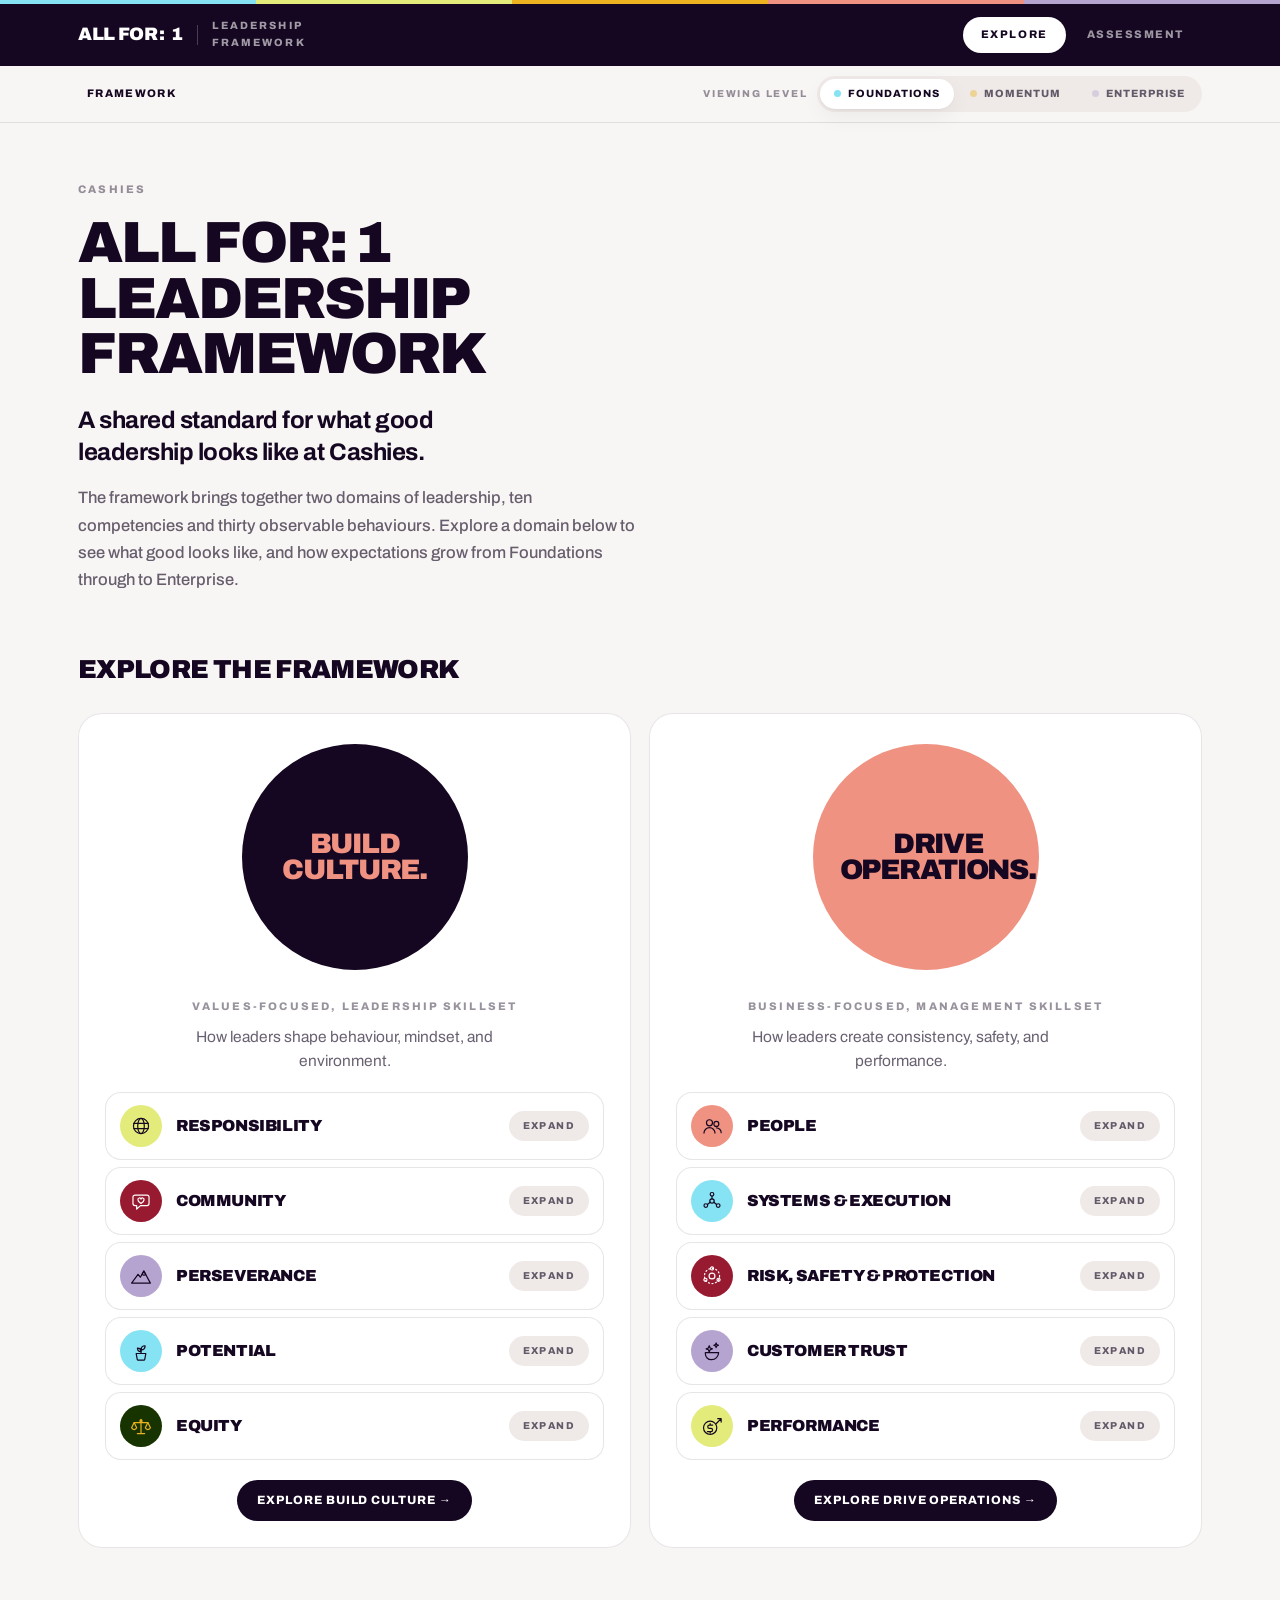
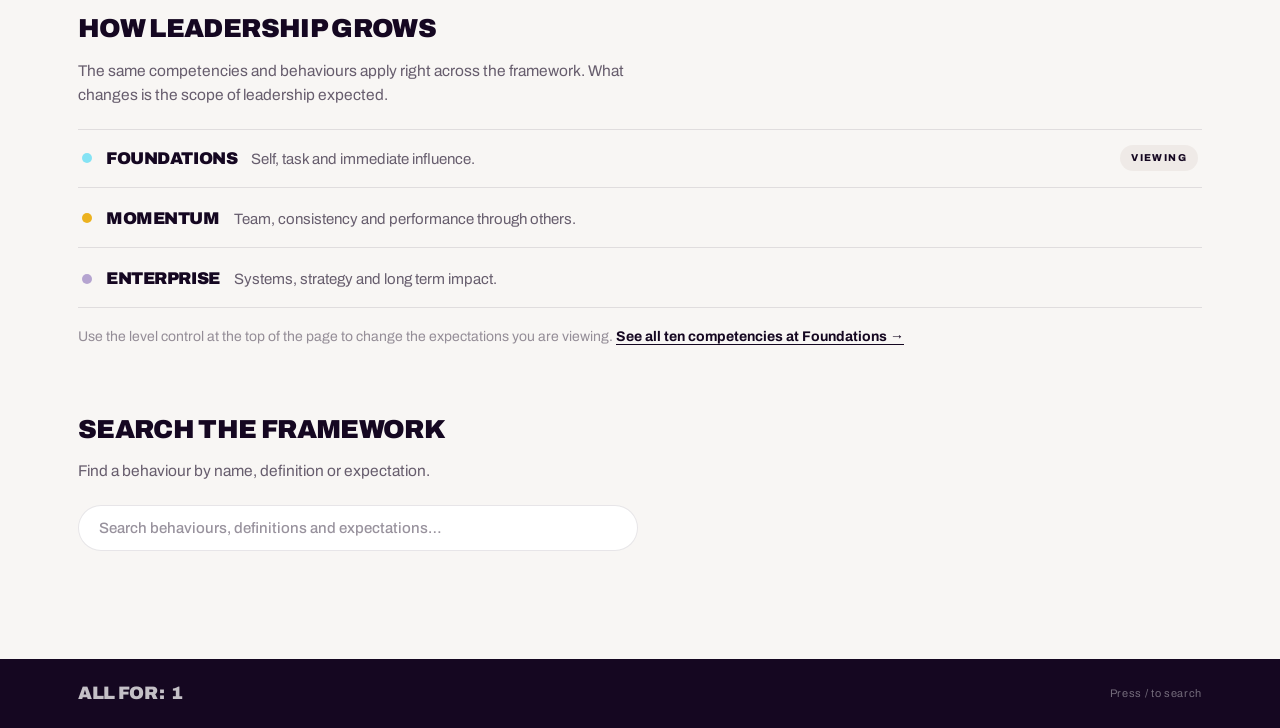
==== index.html @ 79a4fe5c "Lead with the framework, not with a level choice The homepage asked people to pick a leadership leve" ====
<!doctype html>
<html lang="en-AU">
<head>
<meta charset="utf-8">
<meta name="viewport" content="width=device-width, initial-scale=1">
<meta name="description" content="The Cash Converters All For: 1 leadership framework — ten competencies, thirty behaviours, three levels, with self and team member assessments.">
<meta name="color-scheme" content="dark light">
<title>All For: 1 Leadership Framework</title>
<style>
/* =========================================================================
   All For: 1 Leadership Framework

   Colour discipline: the page is paper, ink and one warm neutral. Navy and
   peach carry the two drivers. The ten competency colours from the artwork
   appear only inside a driver — five at a time, never twenty. Level and
   rating colours are reduced to dots and pills.
   ========================================================================= */

/* Archivo is embedded rather than linked, so the brand typeface holds up
   offline, on a locked-down network, and inside a print-to-PDF. build.py
   swaps these markers for base64 data URIs of src/fonts/*.woff2. */
@font-face {
  font-family: 'Archivo';
  font-style: normal;
  font-weight: 400 900;
  font-stretch: 100%;
  font-display: swap;
  src: url([data-uri]) format('woff2');
  unicode-range: U+0000-00FF, U+0131, U+0152-0153, U+02BB-02BC, U+02C6, U+02DA, U+02DC, U+0304, U+0308, U+0329, U+2000-206F, U+20AC, U+2122, U+2191, U+2193, U+2212, U+2215, U+FEFF, U+FFFD;
}
@font-face {
  font-family: 'Archivo';
  font-style: normal;
  font-weight: 400 900;
  font-stretch: 100%;
  font-display: swap;
  src: url([data-uri]) format('woff2');
  unicode-range: U+0100-02BA, U+02BD-02C5, U+02C7-02CC, U+02CE-02D7, U+02DD-02FF, U+0304, U+0308, U+0329, U+1D00-1DBF, U+1E00-1E9F, U+1EF2-1EFF, U+2020, U+20A0-20AB, U+20AD-20C0, U+2113, U+2C60-2C7F, U+A720-A7FF;
}

/* This design commits to one visual world — the light competency artwork — so
   it does not swap with the viewer's theme. Every colour and the page ground
   are painted explicitly so it holds on either host background. */
:root {
  --navy: #150721;
  --blue-green: #85e3f4;
  --lime: #e3eb7b;
  --yellow: #ecb21f;
  --peach: #ef9281;
  --purple: #b5a4d0;
  --red: #981a30;
  --green: #163300;

  /* Neutrals biased a touch warm, toward the peach in the artwork. */
  --paper: #ffffff;
  --wash: #f8f6f4;
  --wash-deep: #efeae7;

  --ink: #150721;
  --ink-mid: rgba(21, 7, 33, 0.64);
  --ink-soft: rgba(21, 7, 33, 0.44);
  --rule: rgba(21, 7, 33, 0.10);
  --rule-soft: rgba(21, 7, 33, 0.06);

  --font: 'Archivo', 'Helvetica Neue', Arial, sans-serif;
  --ease-out: cubic-bezier(0.23, 1, 0.32, 1);

  --pad: 28px;
  --wide: 1180px;
  --narrow: 880px;

  --shadow-sm: 0 1px 2px rgba(21, 7, 33, 0.04), 0 8px 22px rgba(21, 7, 33, 0.05);
  --shadow-md: 0 2px 8px rgba(21, 7, 33, 0.06), 0 22px 50px rgba(21, 7, 33, 0.10);
}

*, *::before, *::after { box-sizing: border-box; }
html { -webkit-text-size-adjust: 100%; }

body {
  margin: 0;
  font-family: var(--font);
  background: var(--wash);
  color: var(--ink);
  font-size: 16px;
  line-height: 1.6;
  -webkit-font-smoothing: antialiased;
}

h1, h2, h3, h4, p, ul, ol, figure { margin: 0; }
ul, ol { padding: 0; list-style: none; }
button { font: inherit; color: inherit; }
svg.icon { display: block; }

:focus-visible { outline: 3px solid var(--navy); outline-offset: 3px; border-radius: 4px; }
.topbar :focus-visible { outline-color: var(--peach); }

/* ---------- Type ---------------------------------------------------------- */

.eyebrow {
  font-size: 11px;
  font-weight: 800;
  letter-spacing: 0.2em;
  text-transform: uppercase;
  color: var(--ink-soft);
}
.headline {
  font-weight: 900;
  text-transform: uppercase;
  letter-spacing: -0.035em;
  line-height: 0.96;
  text-wrap: balance;
  font-variant-numeric: tabular-nums;
}
.micro { font-size: 11px; font-weight: 700; letter-spacing: 0.16em; text-transform: uppercase; }
.prose { font-size: 16.5px; font-weight: 500; line-height: 1.65; color: var(--ink-mid); max-width: 62ch; }

/* ---------- Logo ---------------------------------------------------------- */

.logo {
  display: inline-flex;
  align-items: baseline;
  font-weight: 900;
  font-size: 18px;
  letter-spacing: -0.02em;
  text-transform: uppercase;
}
.logo-colon { margin: 0 1px 0 2px; }
.logo-one { margin-left: 5px; }
.logo-img { display: block; height: 26px; width: auto; }

/* ---------- Shell --------------------------------------------------------- */

.shell { min-height: 100vh; display: flex; flex-direction: column; }
.shell main { flex: 1; }

.spectrum { height: 4px; display: flex; }
.spectrum span { flex: 1; }

.topbar { position: sticky; top: 0; z-index: 50; background: var(--navy); color: #fff; }
.topbar-inner {
  max-width: var(--wide);
  margin: 0 auto;
  padding: 13px var(--pad);
  display: flex;
  align-items: center;
  gap: 20px;
  flex-wrap: wrap;
}
.brandline { display: flex; align-items: center; gap: 14px; background: none; border: 0; padding: 0; cursor: pointer; }
.brandline .divider { width: 1px; height: 20px; background: rgba(255, 255, 255, 0.22); }
.brandline .app-name {
  font-size: 10.5px;
  font-weight: 800;
  letter-spacing: 0.2em;
  text-transform: uppercase;
  color: rgba(255, 255, 255, 0.6);
  text-align: left;
}

.modes { display: flex; gap: 3px; margin-left: auto; }
.mode {
  background: none;
  border: 0;
  cursor: pointer;
  padding: 9px 18px;
  border-radius: 999px;
  font-size: 11px;
  font-weight: 800;
  letter-spacing: 0.14em;
  text-transform: uppercase;
  color: rgba(255, 255, 255, 0.58);
  transition: color 140ms ease, background-color 140ms ease;
}
.mode:hover { color: #fff; }
.mode[aria-current='true'] { background: #fff; color: var(--navy); }

/* ---------- Rail ---------------------------------------------------------- */

.rail {
  position: sticky;
  top: 52px;
  z-index: 45;
  background: rgba(248, 246, 244, 0.94);
  backdrop-filter: blur(12px);
  border-bottom: 1px solid var(--rule);
}
.rail-inner {
  max-width: var(--wide);
  margin: 0 auto;
  padding: 10px var(--pad);
  display: flex;
  align-items: center;
  gap: 18px;
  flex-wrap: wrap;
}

.crumbs { display: flex; align-items: center; gap: 2px; flex-wrap: wrap; min-width: 0; }
.crumb {
  background: none;
  border: 0;
  cursor: pointer;
  padding: 5px 9px;
  border-radius: 999px;
  font-size: 11px;
  font-weight: 800;
  letter-spacing: 0.12em;
  text-transform: uppercase;
  color: var(--ink-soft);
  max-width: 30ch;
  overflow: hidden;
  text-overflow: ellipsis;
  white-space: nowrap;
  transition: color 140ms ease, background-color 140ms ease;
}
.crumb:hover:not(:disabled) { color: var(--ink); background: var(--wash-deep); }
.crumb:disabled { cursor: default; color: var(--ink); }
.crumb-sep { color: rgba(21, 7, 33, 0.24); font-size: 12px; }

.rail-right { display: flex; align-items: center; gap: 16px; margin-left: auto; flex-wrap: wrap; }
.rail-label { font-size: 10px; font-weight: 800; letter-spacing: 0.18em; text-transform: uppercase; color: var(--ink-soft); }

/* Level is a lens on the whole framework, so it is always visible. Only the
   active pill carries colour — as a dot, not a fill. */
.lens { display: flex; align-items: center; gap: 9px; }
.lens-set { display: flex; gap: 2px; background: var(--wash-deep); border-radius: 999px; padding: 3px; }
.lens-btn {
  display: flex;
  align-items: center;
  gap: 7px;
  background: none;
  border: 0;
  cursor: pointer;
  padding: 7px 14px;
  border-radius: 999px;
  font-size: 10.5px;
  font-weight: 800;
  letter-spacing: 0.1em;
  text-transform: uppercase;
  color: var(--ink-mid);
  white-space: nowrap;
  transition: color 140ms ease, background-color 140ms ease;
}
.lens-btn::before {
  content: '';
  width: 7px;
  height: 7px;
  border-radius: 999px;
  background: var(--lens-dot);
  opacity: 0.4;
  transition: opacity 140ms ease;
}
.lens-btn:hover { color: var(--ink); }
.lens-btn[aria-pressed='true'] { background: var(--paper); color: var(--ink); box-shadow: var(--shadow-sm); }
.lens-btn[aria-pressed='true']::before { opacity: 1; }

/* ---------- Layers -------------------------------------------------------- */

.layer { max-width: var(--wide); margin: 0 auto; padding: 52px var(--pad) 90px; }
.layer.narrow { max-width: var(--narrow); }

.layer[data-motion='in'] { animation: zoomIn 320ms var(--ease-out) both; }
.layer[data-motion='out'] { animation: zoomOut 320ms var(--ease-out) both; }
.layer[data-motion='flat'] { animation: fadeUp 260ms var(--ease-out) both; }

@keyframes zoomIn { from { opacity: 0; transform: scale(0.97); } }
@keyframes zoomOut { from { opacity: 0; transform: scale(1.025); } }
@keyframes fadeUp { from { opacity: 0; transform: translateY(12px); } }
@keyframes popIn { from { opacity: 0; transform: scale(0.96); } }
@keyframes orbitIn { from { opacity: 0; transform: translate(-50%, -50%) scale(0.6); } }
@keyframes chipIn { from { opacity: 0; } }
@keyframes drawLead { from { stroke-dashoffset: 60; } }
@keyframes gaugeIn { from { stroke-dashoffset: 264; } }
@keyframes growBar { from { transform: scaleX(0); } }

/* ---------- Buttons ------------------------------------------------------- */

.btn {
  display: inline-flex;
  align-items: center;
  gap: 10px;
  border: none;
  border-radius: 999px;
  padding: 15px 30px;
  cursor: pointer;
  font-size: 13.5px;
  font-weight: 800;
  letter-spacing: 0.08em;
  text-transform: uppercase;
  background: var(--navy);
  color: #fff;
  transition: transform 140ms var(--ease-out), filter 140ms ease;
}
.btn:active { transform: scale(0.97); }
.btn.ghost { background: transparent; color: var(--ink); border: 2px solid var(--rule); }
.btn.ghost:hover { border-color: rgba(21, 7, 33, 0.3); }
.btn.small { padding: 11px 20px; font-size: 12px; }
.btn:disabled { opacity: 0.3; cursor: not-allowed; }
.btn:disabled:active { transform: none; }
@media (hover: hover) and (pointer: fine) {
  .btn:not(:disabled):not(.ghost):hover { filter: brightness(1.35); }
}

/* ---------- Hero ---------------------------------------------------------- */

.hero { margin-bottom: 56px; max-width: 62ch; }
.hero h1 { font-size: clamp(38px, 5.6vw, 58px); margin: 14px 0 0; }
.lede-strong {
  margin-top: 22px;
  font-size: clamp(19px, 2.2vw, 24px);
  font-weight: 700;
  letter-spacing: -0.02em;
  line-height: 1.34;
  max-width: 26ch;
}
.hero .prose { margin-top: 16px; }

/* ---------- Sections ------------------------------------------------------ */

.layer > section { margin-bottom: 60px; }
.layer > section:last-child { margin-bottom: 0; }

.sec-head { margin-bottom: 22px; max-width: 62ch; }
.sec-head h2 {
  font-size: clamp(21px, 2.4vw, 26px);
  font-weight: 900;
  text-transform: uppercase;
  letter-spacing: -0.025em;
  text-wrap: balance;
}
.sec-head p { margin-top: 9px; font-size: 15.5px; color: var(--ink-mid); line-height: 1.55; }
.sec-foot { margin-top: 18px; font-size: 14px; color: var(--ink-soft); }
.sec-foot b { color: var(--ink); }

/* ---------- Zoom 0: the two domains --------------------------------------- */

.domains { display: grid; grid-template-columns: repeat(2, 1fr); gap: 18px; }

.domain {
  background: var(--paper);
  border: 1px solid var(--rule);
  border-radius: 24px;
  padding: 30px 26px 26px;
  display: flex;
  flex-direction: column;
  align-items: center;
  text-align: center;
}

.domain-dial {
  position: relative;
  width: min(100%, 226px);
  aspect-ratio: 1;
  border: 0;
  padding: 0;
  background: none;
  cursor: pointer;
  border-radius: 999px;
}
.dd-face {
  position: absolute;
  inset: 0;
  border-radius: 999px;
  background: var(--core);
  color: var(--core-ink);
  display: grid;
  place-items: center;
  padding: 12%;
  transition: transform 260ms var(--ease-out), box-shadow 260ms var(--ease-out);
}
.dd-title {
  font-weight: 900;
  text-transform: uppercase;
  letter-spacing: -0.045em;
  line-height: 0.92;
  font-size: clamp(21px, 2.2vw, 30px);
}
@media (hover: hover) and (pointer: fine) {
  .domain-dial:hover .dd-face, .domain-dial:focus-visible .dd-face { transform: scale(1.035); box-shadow: var(--shadow-md); }
}
.domain-dial:active .dd-face { transform: scale(0.99); }

.domain-head { margin: 22px 0 20px; }
.domain-blurb { margin-top: 8px; font-size: 15.5px; color: var(--ink-mid); line-height: 1.5; max-width: 34ch; }

.domain-list { display: flex; flex-direction: column; gap: 7px; width: 100%; margin-bottom: 20px; }
.domain-cta { margin-top: auto; }

/* ---------- Competency card ----------------------------------------------- */

.comp-card {
  display: flex;
  align-items: center;
  gap: 14px;
  width: 100%;
  text-align: left;
  background: var(--paper);
  border: 1px solid var(--rule);
  border-radius: 16px;
  padding: 12px 14px;
  cursor: pointer;
  transition: border-color 160ms ease, background-color 160ms ease, transform 160ms var(--ease-out);
}
.comp-card:active { transform: scale(0.995); }
.cc-badge {
  width: 42px;
  height: 42px;
  border-radius: 999px;
  background: var(--fill);
  color: var(--node-ink);
  display: grid;
  place-items: center;
  flex-shrink: 0;
}
.cc-text { flex: 1; min-width: 0; }
.cc-name { display: block; font-size: 16px; font-weight: 900; text-transform: uppercase; letter-spacing: -0.025em; }
.cc-beh { display: block; margin-top: 3px; font-size: 13.5px; color: var(--ink-mid); line-height: 1.45; }
.cc-cta {
  flex-shrink: 0;
  padding: 7px 14px;
  border-radius: 999px;
  background: var(--wash-deep);
  font-size: 10px;
  font-weight: 800;
  letter-spacing: 0.14em;
  text-transform: uppercase;
  color: var(--ink-mid);
  transition: background-color 160ms ease, color 160ms ease;
}
@media (hover: hover) and (pointer: fine) {
  .comp-card:hover { border-color: rgba(21, 7, 33, 0.3); background: var(--wash); }
  .comp-card:hover .cc-cta { background: var(--navy); color: #fff; }
}

.comp-list { display: flex; flex-direction: column; gap: 9px; }

/* ---------- How leadership grows ------------------------------------------ */

.grow-list { display: flex; flex-direction: column; gap: 2px; border-top: 1px solid var(--rule); }
.grow-row {
  display: flex;
  align-items: baseline;
  gap: 14px;
  padding: 15px 4px;
  border-bottom: 1px solid var(--rule);
  flex-wrap: wrap;
}
.gr-dot { width: 10px; height: 10px; border-radius: 999px; flex-shrink: 0; align-self: center; }
.gr-name { font-size: 17px; font-weight: 900; text-transform: uppercase; letter-spacing: -0.025em; min-width: 9ch; }
.gr-focus { font-size: 15px; color: var(--ink-mid); flex: 1; min-width: 220px; }
.gr-now {
  font-size: 10px;
  font-weight: 800;
  letter-spacing: 0.14em;
  text-transform: uppercase;
  color: var(--ink);
  background: var(--wash-deep);
  border-radius: 999px;
  padding: 5px 11px;
  align-self: center;
}

.linkish {
  background: none;
  border: 0;
  padding: 0;
  cursor: pointer;
  font: inherit;
  color: var(--ink);
  font-weight: 700;
  text-decoration: underline;
  text-underline-offset: 3px;
}

/* ---------- Expanded competency ------------------------------------------- */

.expand-backdrop { position: fixed; inset: 0; background: rgba(21, 7, 33, 0.44); z-index: 90; }
.expand-wrap {
  position: fixed;
  inset: 0;
  z-index: 91;
  display: grid;
  place-items: center;
  padding: 24px;
}
.expand-card {
  position: relative;
  width: 100%;
  max-width: 720px;
  max-height: min(86vh, 900px);
  display: flex;
  flex-direction: column;
  background: var(--paper);
  border-radius: 26px;
  box-shadow: var(--shadow-md);
  overflow: hidden;
}
/* The behaviours scroll inside the card, so fade the bottom edge rather than
   ending on a hard cut that reads as the end of the content. */
.expand-card::after {
  content: '';
  position: absolute;
  left: 0;
  right: 0;
  bottom: 0;
  height: 46px;
  background: linear-gradient(to bottom, rgba(255, 255, 255, 0), var(--paper));
  pointer-events: none;
}
.expand-close {
  position: absolute;
  top: 18px;
  right: 18px;
  width: 34px;
  height: 34px;
  border-radius: 999px;
  border: 0;
  background: var(--wash-deep);
  color: var(--ink);
  cursor: pointer;
  display: grid;
  place-items: center;
  z-index: 2;
}
.expand-close:hover { background: var(--navy); color: #fff; }

.xc-head { display: flex; align-items: center; gap: 15px; padding: 28px 30px 0; }
.xc-badge {
  width: 58px;
  height: 58px;
  border-radius: 999px;
  background: var(--fill);
  color: var(--node-ink);
  display: grid;
  place-items: center;
  flex-shrink: 0;
}
.xc-domain { background: none; border: 0; padding: 0; cursor: pointer; display: inline-flex; align-items: center; gap: 7px; }
.xc-domain::before { content: ''; width: 9px; height: 9px; border-radius: 999px; background: var(--core); }
.xc-domain:hover { color: var(--ink); }
.xc-head h2 { font-size: clamp(24px, 3vw, 32px); font-weight: 900; text-transform: uppercase; letter-spacing: -0.035em; margin-top: 5px; }
.xc-lede { padding: 14px 30px 0; font-size: 14.5px; color: var(--ink-mid); line-height: 1.55; max-width: 62ch; }
.xc-lede b { color: var(--ink); }

.xc-body { overflow-y: auto; padding: 6px 30px 30px; margin-top: 14px; }
.xb { border-top: 1px solid var(--rule); padding: 20px 0 4px; }
.xb-top { display: flex; gap: 13px; align-items: flex-start; margin-bottom: 14px; }
.xb-num { font-size: 11px; font-weight: 800; color: var(--ink-soft); font-variant-numeric: tabular-nums; padding-top: 5px; flex-shrink: 0; }
.xb h3 { font-size: 19px; font-weight: 900; letter-spacing: -0.03em; }
.xb-top p { margin-top: 3px; font-size: 14px; color: var(--ink-mid); line-height: 1.5; }
.xb-rungs { display: flex; flex-direction: column; gap: 7px; }

/* ---------- Search section ------------------------------------------------ */

.search-sec .searchbar { margin-bottom: 18px; }

/* ---------- Zoom 1: heading ----------------------------------------------- */

.slice-head { margin-bottom: 30px; max-width: 60ch; }
.slice-head h1 { font-size: clamp(36px, 5.4vw, 54px); margin: 12px 0 16px; }
.slice-meta { display: flex; gap: 30px; flex-wrap: wrap; margin-top: 20px; }
.slice-meta div span {
  display: block;
  font-size: 10px;
  font-weight: 800;
  letter-spacing: 0.18em;
  text-transform: uppercase;
  color: var(--ink-soft);
}
.slice-meta div b { font-size: 15px; font-weight: 800; }

.level-banner {
  display: flex;
  gap: 12px;
  align-items: flex-start;
  background: var(--paper);
  border: 1px solid var(--rule);
  border-radius: 16px;
  padding: 15px 18px;
  margin: 18px 0 34px;
  font-size: 14.5px;
  color: var(--ink-mid);
  line-height: 1.55;
}
.level-banner b { color: var(--ink); }
.lb-dot { width: 11px; height: 11px; border-radius: 999px; flex-shrink: 0; margin-top: 6px; }

/* ---------- The ring ------------------------------------------------------ */

.orbit-wrap { position: relative; padding: 8px 0 0; }
.orbit { position: relative; width: 100%; aspect-ratio: 1000 / 520; container-type: inline-size; }

.orbit-leads { position: absolute; inset: 0; width: 100%; height: 100%; overflow: visible; }
.orbit-leads line {
  stroke: rgba(21, 7, 33, 0.42);
  stroke-width: 2;
  stroke-dasharray: 2 5;
  stroke-linecap: round;
  vector-effect: non-scaling-stroke;
  animation: drawLead 700ms var(--ease-out) both;
  animation-delay: 260ms;
  transition: stroke 160ms ease, opacity 160ms ease;
}

/* Hovering one competency quiets the other four, so a single spoke — disc,
   dotted lead, pointer, chip — reads as one object. */
@media (hover: hover) and (pointer: fine) {
  .orbit:not([data-focus='']) .orbit-node,
  .orbit:not([data-focus='']) .orbit-chip,
  .orbit:not([data-focus='']) .orbit-leads line { opacity: 0.3; }
  .orbit:not([data-focus='']) .orbit-node.is-focus,
  .orbit:not([data-focus='']) .orbit-chip.is-focus,
  .orbit:not([data-focus='']) .orbit-leads line.is-focus { opacity: 1; }
  .orbit-leads line.is-focus { stroke: var(--ink); }
}

/* `top` and `width` come from CORE in brand.js so all orbit geometry stays in
   one place. */
.orbit-core {
  position: absolute;
  left: 50%;
  transform: translate(-50%, -50%);
  aspect-ratio: 1;
  border-radius: 999px;
  background: var(--core);
  color: var(--core-ink);
  display: flex;
  flex-direction: column;
  align-items: center;
  justify-content: center;
  gap: 0.8em;
  text-align: center;
  padding: 4%;
  animation: popIn 460ms var(--ease-out) both;
}
.orbit-core .core-title {
  font-weight: 900;
  text-transform: uppercase;
  letter-spacing: -0.05em;
  line-height: 0.92;
  font-size: clamp(15px, 2.7cqw, 36px);
  max-width: 78%;
}
.orbit-core .core-kicker {
  font-size: clamp(9.5px, 1.2cqw, 14px);
  font-weight: 700;
  line-height: 1.3;
  color: var(--core-sub);
  max-width: 72%;
}

.orbit-node {
  position: absolute;
  transform: translate(-50%, -50%);
  width: 9.2%;
  aspect-ratio: 1;
  border-radius: 999px;
  border: 0;
  padding: 0;
  cursor: pointer;
  display: grid;
  place-items: center;
  background: var(--fill);
  color: var(--node-ink);
  /* A paper ring first, then the tinted halo: without it the peach disc
     disappears into the peach core, and the red one into the navy. */
  box-shadow: 0 0 0 0.32cqw var(--paper), 0 0 0 1.1cqw var(--halo);
  animation: orbitIn 500ms var(--ease-out) both;
  transition: box-shadow 200ms var(--ease-out), opacity 160ms ease;
  z-index: 2;
}
.orbit-node svg { width: 56%; height: 56%; }

.orbit-chip {
  position: absolute;
  width: 21%;
  border: 0;
  cursor: pointer;
  text-align: center;
  border-radius: 999px;
  padding: 1.15cqw 1.4cqw;
  background: var(--fill);
  color: var(--chip-ink);
  animation: chipIn 460ms var(--ease-out) both;
  transition: transform 180ms var(--ease-out), box-shadow 180ms var(--ease-out), opacity 160ms ease;
}
.orbit-chip[data-side='left'] { transform: translate(-100%, -50%); }
.orbit-chip[data-side='right'] { transform: translate(0, -50%); }
.orbit-chip[data-side='top'] { transform: translate(-50%, -100%); }

/* A pointer on the chip's inner edge, aimed back down the spoke at its disc —
   the detail that makes which chip belongs to which icon unambiguous. */
.orbit-chip::after {
  content: '';
  position: absolute;
  width: 1.3cqw;
  height: 1.3cqw;
  min-width: 9px;
  min-height: 9px;
  background: var(--fill);
  transform: rotate(45deg);
  border-radius: 2px;
}
.orbit-chip[data-side='left']::after { right: -0.55cqw; top: 50%; margin-top: -0.65cqw; }
.orbit-chip[data-side='right']::after { left: -0.55cqw; top: 50%; margin-top: -0.65cqw; }
.orbit-chip[data-side='top']::after { bottom: -0.55cqw; left: 50%; margin-left: -0.65cqw; }

.orbit-chip .chip-name {
  display: block;
  font-size: clamp(10.5px, 1.42cqw, 16px);
  font-weight: 900;
  text-transform: uppercase;
  letter-spacing: -0.015em;
  line-height: 1.1;
}

@media (hover: hover) and (pointer: fine) {
  .orbit-chip[data-side='left']:hover { transform: translate(-100%, -50%) scale(1.04); box-shadow: var(--shadow-md); }
  .orbit-chip[data-side='right']:hover { transform: translate(0, -50%) scale(1.04); box-shadow: var(--shadow-md); }
  .orbit-chip[data-side='top']:hover { transform: translate(-50%, -100%) scale(1.04); box-shadow: var(--shadow-md); }
  .orbit-node:hover { box-shadow: 0 0 0 0.32cqw var(--paper), 0 0 0 1.7cqw var(--halo); }
}

/* ---------- Zoom 1: the competency list ----------------------------------- */

.domain-group { margin-bottom: 40px; }
.dg-head {
  display: flex;
  align-items: center;
  gap: 12px;
  width: 100%;
  background: none;
  border: 0;
  border-bottom: 1px solid var(--rule);
  padding: 0 0 12px;
  margin-bottom: 16px;
  cursor: pointer;
  text-align: left;
}
.dg-mark { width: 14px; height: 14px; border-radius: 999px; background: var(--core); flex-shrink: 0; }
.dg-name { font-size: 17px; font-weight: 900; text-transform: uppercase; letter-spacing: -0.02em; }
.dg-go { margin-left: auto; color: var(--ink-soft); transition: transform 160ms var(--ease-out); }
@media (hover: hover) and (pointer: fine) { .dg-head:hover .dg-go { transform: translateX(3px); } }

/* ---------- Search -------------------------------------------------------- */

.searchbar { position: relative; margin-bottom: 30px; max-width: 560px; }
.searchbar input {
  width: 100%;
  background: var(--paper);
  border: 1px solid var(--rule);
  border-radius: 999px;
  padding: 14px 44px 14px 20px;
  color: var(--ink);
  font-family: var(--font);
  font-size: 15px;
  font-weight: 500;
  outline: none;
  transition: border-color 140ms ease;
}
.searchbar input::placeholder { color: var(--ink-soft); }
.searchbar input:focus { border-color: var(--ink); }
.searchbar .clear {
  position: absolute;
  right: 12px;
  top: 50%;
  transform: translateY(-50%);
  background: none;
  border: 0;
  cursor: pointer;
  color: var(--ink-soft);
  font-size: 18px;
  line-height: 1;
  padding: 8px;
}
.searchbar .clear:hover { color: var(--ink); }

.results { display: flex; flex-direction: column; gap: 8px; max-width: 780px; }
.result {
  display: flex;
  gap: 14px;
  align-items: center;
  text-align: left;
  width: 100%;
  background: var(--paper);
  border: 1px solid var(--rule);
  border-radius: 16px;
  padding: 14px 18px;
  cursor: pointer;
  transition: border-color 160ms ease;
}
.result .r-badge {
  flex-shrink: 0;
  width: 36px;
  height: 36px;
  border-radius: 999px;
  background: var(--fill);
  color: var(--node-ink);
  display: grid;
  place-items: center;
}
.result .r-comp { font-size: 10px; font-weight: 800; letter-spacing: 0.18em; text-transform: uppercase; color: var(--ink-soft); }
.result h4 { font-size: 15.5px; font-weight: 800; letter-spacing: -0.015em; margin: 2px 0; }
.result p { font-size: 14px; color: var(--ink-mid); line-height: 1.5; }
.result mark { background: var(--lime); color: var(--ink); border-radius: 3px; padding: 0 2px; }
@media (hover: hover) and (pointer: fine) { .result:hover { border-color: rgba(21, 7, 33, 0.3); } }

.empty { padding: 50px 0; color: var(--ink-soft); font-size: 15px; }

/* ---------- Level rungs (shared by the dialog) ---------------------------- */

.rung {
  text-align: left;
  background: var(--paper);
  border: 1px solid var(--rule);
  border-radius: 14px;
  padding: 13px 16px;
  cursor: pointer;
  display: flex;
  flex-direction: column;
  gap: 6px;
  transition: border-color 160ms ease, background-color 160ms ease, transform 160ms var(--ease-out);
}
.rung:active { transform: scale(0.995); }
.rung-name {
  display: flex;
  align-items: center;
  gap: 8px;
  font-size: 10.5px;
  font-weight: 800;
  letter-spacing: 0.16em;
  text-transform: uppercase;
  color: var(--ink-soft);
}
.rung-dot { width: 8px; height: 8px; border-radius: 999px; flex-shrink: 0; }
.rung-exp { font-size: 14.5px; color: var(--ink-mid); line-height: 1.5; }
.rung[data-current='true'] { border-color: var(--ink); background: var(--wash); }
.rung[data-current='true'] .rung-name, .rung[data-current='true'] .rung-exp { color: var(--ink); }
@media (hover: hover) and (pointer: fine) { .rung:hover { border-color: rgba(21, 7, 33, 0.32); } }

/* ---------- Zoom 3: behaviour --------------------------------------------- */

.beh-hero { margin-bottom: 26px; }
.beh-hero .bh-trail { display: flex; align-items: center; gap: 9px; flex-wrap: wrap; }
.beh-hero .bh-badge {
  width: 32px;
  height: 32px;
  border-radius: 999px;
  background: var(--fill);
  color: var(--node-ink);
  display: grid;
  place-items: center;
  flex-shrink: 0;
}
.beh-hero .bh-link {
  background: none;
  border: 0;
  padding: 0;
  cursor: pointer;
  font-size: 11px;
  font-weight: 800;
  letter-spacing: 0.18em;
  text-transform: uppercase;
  color: var(--ink-soft);
}
.beh-hero .bh-link:hover { color: var(--ink); }
.beh-hero h1 { font-size: clamp(32px, 5vw, 48px); margin: 16px 0 0; }
.beh-hero .def { margin-top: 14px; max-width: 66ch; font-size: 17px; font-weight: 500; color: var(--ink-mid); line-height: 1.6; }

.expectation {
  border-radius: 20px;
  padding: 26px 28px;
  background: var(--paper);
  border: 1px solid var(--rule);
  border-left: 6px solid var(--accent);
  margin-bottom: 20px;
}
.expectation p {
  margin-top: 10px;
  font-size: clamp(18px, 2.3vw, 23px);
  font-weight: 800;
  letter-spacing: -0.02em;
  line-height: 1.32;
  max-width: 46ch;
}

.note {
  display: flex;
  gap: 12px;
  align-items: flex-start;
  background: none;
  border: 1px solid var(--rule);
  border-radius: 14px;
  padding: 13px 16px;
  margin-bottom: 26px;
  font-size: 13.5px;
  color: var(--ink-mid);
  line-height: 1.55;
}
.note .flag { width: 4px; align-self: stretch; border-radius: 3px; background: var(--ink-soft); flex-shrink: 0; }
.note b { color: var(--ink); }

.rating-grid { display: grid; grid-template-columns: repeat(3, 1fr); gap: 10px; }
.rating-card {
  background: var(--paper);
  border: 1px solid var(--rule);
  border-radius: 18px;
  padding: 20px;
  animation: popIn 300ms var(--ease-out) both;
}
.rating-card:nth-child(2) { animation-delay: 55ms; }
.rating-card:nth-child(3) { animation-delay: 110ms; }
.rating-card p { font-size: 14.5px; color: var(--ink-mid); line-height: 1.6; }

.tag {
  display: inline-flex;
  align-items: center;
  gap: 7px;
  padding: 6px 13px 6px 9px;
  border-radius: 999px;
  font-size: 10.5px;
  font-weight: 800;
  letter-spacing: 0.14em;
  text-transform: uppercase;
  margin-bottom: 12px;
  background: var(--wash-deep);
  color: var(--ink);
}
.tag::before { content: ''; width: 9px; height: 9px; border-radius: 999px; background: var(--tag-color); }
.tag[data-r='needs-work'] { --tag-color: var(--red); }
.tag[data-r='great'] { --tag-color: var(--lime); }
.tag[data-r='smashing-it'] { --tag-color: var(--yellow); }

.pager { display: flex; justify-content: space-between; gap: 14px; margin-top: 34px; padding-top: 22px; border-top: 1px solid var(--rule); }
.pager button { background: none; border: 0; cursor: pointer; text-align: left; padding: 10px 0; max-width: 46%; }
.pager button:disabled { opacity: 0.26; cursor: default; }
.pager .pg-dir { font-size: 10px; font-weight: 800; letter-spacing: 0.18em; text-transform: uppercase; color: var(--ink-soft); }
.pager .pg-name { display: block; margin-top: 4px; font-size: 16px; font-weight: 800; letter-spacing: -0.015em; }
.pager button:hover:not(:disabled) .pg-name { text-decoration: underline; }
.pager .next { text-align: right; margin-left: auto; }

/* ---------- Forms --------------------------------------------------------- */

.field { margin-bottom: 20px; }
.field > label {
  display: block;
  font-size: 11px;
  font-weight: 800;
  letter-spacing: 0.18em;
  text-transform: uppercase;
  color: var(--ink-soft);
  margin-bottom: 9px;
}
.field input[type='text'], .field input[type='date'], .field textarea {
  width: 100%;
  background: var(--paper);
  border: 1px solid var(--rule);
  border-radius: 14px;
  padding: 15px 18px;
  color: var(--ink);
  font-family: var(--font);
  font-size: 15px;
  font-weight: 500;
  outline: none;
  transition: border-color 140ms ease;
}
.field textarea { resize: vertical; min-height: 92px; line-height: 1.55; }
.field input:focus, .field textarea:focus { border-color: var(--ink); }
.field .hint { margin-top: 8px; font-size: 13px; color: var(--ink-soft); }

.choice-row { display: grid; grid-template-columns: repeat(auto-fit, minmax(190px, 1fr)); gap: 10px; }
.choice {
  text-align: left;
  background: var(--paper);
  border: 1px solid var(--rule);
  border-radius: 16px;
  padding: 16px 18px;
  cursor: pointer;
  transition: border-color 160ms ease, transform 160ms var(--ease-out);
}
.choice:active { transform: scale(0.99); }
.choice b { display: flex; align-items: center; gap: 8px; font-size: 15.5px; font-weight: 800; letter-spacing: -0.015em; }
.choice b::before { content: ''; width: 9px; height: 9px; border-radius: 999px; background: var(--accent, var(--rule)); }
.choice span { display: block; margin-top: 4px; font-size: 13px; color: var(--ink-mid); line-height: 1.45; }
.choice[aria-pressed='true'] { border-color: var(--ink); box-shadow: inset 0 0 0 1px var(--ink); }
@media (hover: hover) and (pointer: fine) { .choice:hover { border-color: rgba(21, 7, 33, 0.3); } }

/* ---------- Assessment steps ---------------------------------------------- */

.progress-head { display: flex; justify-content: space-between; align-items: flex-start; gap: 16px; flex-wrap: wrap; margin-bottom: 14px; }
.progress-head .ph-left { display: flex; gap: 14px; align-items: center; }
.progress-head .ph-badge {
  width: 52px;
  height: 52px;
  border-radius: 999px;
  background: var(--fill);
  color: var(--node-ink);
  display: grid;
  place-items: center;
  flex-shrink: 0;
}
.progress-head .micro { color: var(--ink-soft); }
.track { height: 5px; background: var(--wash-deep); border-radius: 999px; overflow: hidden; margin-bottom: 30px; }
.track .fill { height: 100%; background: var(--navy); border-radius: 999px; transition: width 400ms var(--ease-out); }

.q-block { border-top: 1px solid var(--rule); padding: 26px 0; animation: fadeUp 300ms var(--ease-out) both; }
.q-block:nth-child(2) { animation-delay: 50ms; }
.q-block:nth-child(3) { animation-delay: 100ms; }
.q-block h3 { font-size: 21px; font-weight: 800; letter-spacing: -0.025em; }
.q-block .q-def { margin-top: 6px; font-size: 14.5px; color: var(--ink-mid); max-width: 68ch; }
.q-expect { margin: 15px 0 16px; padding: 14px 16px; border-radius: 14px; background: var(--paper); border: 1px solid var(--rule); border-left: 5px solid var(--lvl); }
.q-expect span { font-size: 10px; font-weight: 800; letter-spacing: 0.18em; text-transform: uppercase; color: var(--ink-soft); }
.q-expect p { margin-top: 5px; font-size: 15px; font-weight: 700; line-height: 1.48; }

.opt-row { display: grid; grid-template-columns: repeat(3, 1fr); gap: 10px; }
.opt {
  text-align: left;
  background: var(--paper);
  border: 1px solid var(--rule);
  border-radius: 16px;
  padding: 16px;
  cursor: pointer;
  display: flex;
  flex-direction: column;
  gap: 10px;
  transition: border-color 160ms ease, transform 160ms var(--ease-out), box-shadow 160ms ease;
}
.opt:active { transform: scale(0.99); }
.opt .opt-tag {
  display: inline-flex;
  align-items: center;
  gap: 7px;
  align-self: flex-start;
  padding: 5px 12px 5px 8px;
  border-radius: 999px;
  font-size: 10px;
  font-weight: 800;
  letter-spacing: 0.14em;
  text-transform: uppercase;
  background: var(--wash-deep);
  color: var(--ink-mid);
}
.opt .opt-tag::before { content: ''; width: 9px; height: 9px; border-radius: 999px; background: var(--r-color); }
.opt p { font-size: 13.5px; color: var(--ink-mid); line-height: 1.55; }
.opt[aria-pressed='true'] { border-color: var(--ink); box-shadow: inset 0 0 0 1px var(--ink); }
.opt[aria-pressed='true'] .opt-tag { background: var(--ink); color: #fff; }
.opt[aria-pressed='true'] p { color: var(--ink); }
@media (hover: hover) and (pointer: fine) { .opt:hover { border-color: rgba(21, 7, 33, 0.32); } }

.step-nav { display: flex; gap: 12px; align-items: center; margin-top: 32px; padding-top: 24px; border-top: 1px solid var(--rule); flex-wrap: wrap; }
.step-nav .spacer { margin-left: auto; }
.step-dots { display: flex; gap: 4px; flex-wrap: wrap; align-items: center; }
.step-dots .dot-gap { width: 12px; }
.step-dot { width: 20px; height: 5px; border-radius: 999px; border: 0; padding: 0; cursor: pointer; background: var(--rule); transition: background-color 160ms ease, transform 160ms var(--ease-out); }
.step-dot[data-done='true'] { background: var(--ink-soft); }
.step-dot[aria-current='true'] { background: var(--navy); transform: scaleY(1.6); }

/* ---------- Report -------------------------------------------------------- */

.gauge { position: relative; display: grid; place-items: center; width: var(--gauge-size); height: var(--gauge-size); flex-shrink: 0; }
.gauge svg { width: 100%; height: 100%; }
.gauge .g-track { fill: none; stroke: var(--wash-deep); stroke-width: 9; }
.gauge .g-fill { fill: none; stroke-width: 9; stroke-linecap: round; animation: gaugeIn 1s var(--ease-out) both; }
.gauge .g-tick { stroke: rgba(21, 7, 33, 0.4); stroke-width: 2.5; stroke-linecap: round; }
.gauge .g-value {
  position: absolute;
  font-size: calc(var(--gauge-size) * 0.28);
  font-weight: 900;
  letter-spacing: -0.04em;
  font-variant-numeric: tabular-nums;
  line-height: 1;
}
.gauge .g-value small { font-size: 0.42em; font-weight: 700; color: var(--ink-soft); }

.rpt-actions { display: flex; gap: 10px; flex-wrap: wrap; margin-bottom: 30px; }

.rpt-head {
  display: flex;
  gap: 30px;
  align-items: center;
  justify-content: space-between;
  flex-wrap: wrap;
  background: var(--paper);
  border: 1px solid var(--rule);
  border-radius: 24px;
  padding: 30px 32px;
  margin-bottom: 14px;
}
.rpt-head h1 { font-size: clamp(30px, 4.4vw, 42px); margin: 12px 0 4px; }
.rh-sub { font-size: 16px; font-weight: 700; color: var(--ink-mid); }
.rh-meta { display: flex; gap: 26px; flex-wrap: wrap; margin-top: 18px; }
.rh-meta div span { display: block; font-size: 10px; font-weight: 800; letter-spacing: 0.18em; text-transform: uppercase; color: var(--ink-soft); }
.rh-meta div b { font-size: 15px; font-weight: 800; }
.rh-gauge { display: flex; flex-direction: column; align-items: center; gap: 10px; }
.rh-band { font-size: 11px; font-weight: 800; letter-spacing: 0.14em; text-transform: uppercase; color: var(--ink-soft); }

.counts { display: grid; grid-template-columns: repeat(auto-fit, minmax(140px, 1fr)); gap: 10px; margin-bottom: 30px; }
.count { background: var(--paper); border: 1px solid var(--rule); border-radius: 16px; padding: 15px 18px; }
.count .c-dot { display: block; width: 10px; height: 10px; border-radius: 999px; margin-bottom: 9px; }
.count b { display: block; font-size: 30px; font-weight: 900; letter-spacing: -0.04em; line-height: 1.1; font-variant-numeric: tabular-nums; }
.count span { display: block; font-size: 11px; font-weight: 800; letter-spacing: 0.14em; text-transform: uppercase; color: var(--ink-soft); margin-top: 2px; }

.dpanels { display: grid; grid-template-columns: repeat(2, 1fr); gap: 14px; margin-bottom: 30px; }
.dpanel { background: var(--paper); border: 1px solid var(--rule); border-radius: 22px; padding: 24px; }
.dp-head { display: flex; gap: 18px; align-items: center; margin-bottom: 20px; }
.dp-head h3 { font-size: 19px; font-weight: 900; text-transform: uppercase; letter-spacing: -0.025em; margin-top: 6px; }
.dp-head p { font-size: 13px; color: var(--ink-mid); margin-top: 3px; }
.dp-scores { display: flex; flex-direction: column; gap: 9px; }

.score-row { display: grid; grid-template-columns: minmax(0, 1fr) minmax(90px, 210px) 38px; gap: 16px; align-items: center; }
.sr-name { font-size: 14px; font-weight: 700; }
.sr-bar { position: relative; height: 8px; background: var(--wash-deep); border-radius: 999px; overflow: hidden; }
.sr-mark { position: absolute; left: 66.6%; top: 0; bottom: 0; width: 1px; background: rgba(21, 7, 33, 0.3); z-index: 2; }
.sr-fill { display: block; height: 100%; border-radius: 999px; transform-origin: left center; animation: growBar 900ms var(--ease-out) both; }
.sr-score { text-align: right; font-size: 14px; font-weight: 900; font-variant-numeric: tabular-nums; letter-spacing: -0.02em; }

.findings { display: grid; grid-template-columns: repeat(2, 1fr); gap: 14px; margin-bottom: 30px; }
.find { background: var(--paper); border: 1px solid var(--rule); border-radius: 22px; padding: 24px; }
.find h2, .det h2 { font-size: 17px; font-weight: 900; text-transform: uppercase; letter-spacing: -0.02em; margin-bottom: 10px; }
.find-lede, .find-none { font-size: 14px; color: var(--ink-mid); line-height: 1.55; margin-bottom: 14px; }
.find-list { display: flex; flex-direction: column; gap: 12px; }
.find-list li { display: flex; gap: 12px; align-items: flex-start; }
.fl-n {
  flex-shrink: 0;
  width: 22px;
  height: 22px;
  border-radius: 999px;
  background: var(--navy);
  color: #fff;
  display: grid;
  place-items: center;
  font-size: 11.5px;
  font-weight: 800;
  margin-top: 2px;
}
.fl-n[data-plain='true'] { background: none; border: 2px solid var(--lime); width: 14px; height: 14px; margin-top: 6px; }
.find-list b { font-size: 14.5px; font-weight: 800; letter-spacing: -0.015em; }
.fl-comp { font-size: 11px; font-weight: 800; letter-spacing: 0.14em; text-transform: uppercase; color: var(--ink-soft); display: block; margin-top: 1px; }
.find-list p { font-size: 13.5px; color: var(--ink-mid); line-height: 1.5; margin-top: 4px; }

.det { background: var(--paper); border: 1px solid var(--rule); border-radius: 22px; padding: 26px; }
.det-driver { margin-top: 26px; }
.det-driver:first-of-type { margin-top: 16px; }
.det-driver-name {
  display: flex;
  align-items: center;
  gap: 10px;
  font-size: 15px;
  font-weight: 900;
  text-transform: uppercase;
  letter-spacing: -0.02em;
  padding-bottom: 10px;
  border-bottom: 1px solid var(--rule);
}
.detail-comp { margin-top: 18px; }
.dc-head { display: flex; justify-content: space-between; align-items: baseline; gap: 12px; margin-bottom: 4px; }
.dc-name { font-size: 15px; font-weight: 900; text-transform: uppercase; letter-spacing: -0.02em; }
.dc-score { font-size: 13px; font-weight: 800; font-variant-numeric: tabular-nums; color: var(--ink-soft); }
.detail-beh { padding: 10px 0; border-bottom: 1px solid var(--rule-soft); }
.detail-beh:last-of-type { border-bottom: 0; }
.db-top { display: flex; gap: 12px; align-items: baseline; justify-content: space-between; }
.db-name { font-size: 14.5px; font-weight: 800; letter-spacing: -0.015em; }
.db-tag {
  flex-shrink: 0;
  display: inline-flex;
  align-items: center;
  gap: 6px;
  padding: 4px 11px 4px 7px;
  border-radius: 999px;
  font-size: 9.5px;
  font-weight: 800;
  letter-spacing: 0.12em;
  text-transform: uppercase;
  background: var(--wash-deep);
  color: var(--ink-mid);
}
.db-tag::before { content: ''; width: 8px; height: 8px; border-radius: 999px; background: var(--tag-color, var(--rule)); }
.db-tag[data-r='needs-work'] { --tag-color: var(--red); }
.db-tag[data-r='great'] { --tag-color: var(--lime); }
.db-tag[data-r='smashing-it'] { --tag-color: var(--yellow); }
.detail-beh p { font-size: 13px; color: var(--ink-mid); line-height: 1.5; margin-top: 3px; }
.notes-block { margin-top: 10px; padding: 12px 14px; background: var(--wash); border-radius: 12px; }
.notes-block span { font-size: 10px; font-weight: 800; letter-spacing: 0.16em; text-transform: uppercase; color: var(--ink-soft); }
.notes-block p { margin-top: 4px; font-size: 13.5px; line-height: 1.55; white-space: pre-wrap; }

.print-note { font-size: 13px; color: var(--ink-soft); margin-top: 14px; line-height: 1.5; }

/* ---------- Footer / toast ------------------------------------------------ */

.footer { background: var(--navy); color: #fff; }
.footer-inner {
  max-width: var(--wide);
  margin: 0 auto;
  padding: 20px var(--pad);
  display: flex;
  justify-content: space-between;
  align-items: center;
  gap: 16px;
  flex-wrap: wrap;
}
.footer .hintline { font-size: 11px; color: rgba(255, 255, 255, 0.4); letter-spacing: 0.06em; }

.toast {
  position: fixed;
  left: 50%;
  bottom: 26px;
  transform: translate(-50%, 120%);
  background: var(--navy);
  color: #fff;
  border-radius: 999px;
  padding: 13px 24px;
  font-size: 13px;
  font-weight: 700;
  z-index: 100;
  transition: transform 380ms var(--ease-out), opacity 380ms ease;
  opacity: 0;
  box-shadow: var(--shadow-md);
}
.toast[data-show='true'] { transform: translate(-50%, 0); opacity: 1; }

/* ---------- Responsive ---------------------------------------------------- */

@media (max-width: 1000px) {
  .domains { grid-template-columns: 1fr; }
  .dpanels, .findings { grid-template-columns: 1fr; }
  /* The ring needs width to read. Every competency it shows is also in the
     list below it, so below this breakpoint the list is the whole story. */
  .orbit-wrap { display: none; }
  .ring-note { display: none; }
}

@media (max-width: 900px) {
  .rating-grid, .opt-row { grid-template-columns: 1fr; }
  .rpt-head { flex-direction: column-reverse; align-items: flex-start; gap: 20px; }
}

@media (max-width: 620px) {
  .layer { padding: 32px 18px 64px; }
  .topbar-inner, .rail-inner, .footer-inner { padding-left: 18px; padding-right: 18px; }
  .modes { width: 100%; margin-left: 0; }
  .mode { flex: 1; text-align: center; padding: 9px 8px; }
  /* The three level pills plus the zoom stops do not fit on one phone-width
     row, so the rail stacks and the pills share the width evenly. */
  .rail-right { margin-left: 0; width: 100%; flex-direction: column; align-items: stretch; gap: 10px; }
  .lens { justify-content: space-between; }
  .lens-set { flex: 1; min-width: 0; }
  /* The colour dot and its gap are what tip three pills over a phone's width.
     The active pill still reads by its white fill. */
  .lens-btn { flex: 1; min-width: 0; justify-content: center; padding: 8px 6px; font-size: 9.5px; letter-spacing: 0.02em; }
  .lens-btn::before { display: none; }
  .rpt-head, .dpanel, .find, .det { padding: 22px 20px; }
  .expand-wrap { padding: 0; }
  .expand-card { max-width: none; max-height: 100%; height: 100%; border-radius: 0; }
  .xc-head, .xc-lede { padding-left: 20px; padding-right: 20px; }
  .xc-body { padding: 6px 20px 26px; }
  .comp-card { gap: 11px; padding: 11px 12px; }
  .cc-cta { display: none; }
  .score-row { grid-template-columns: minmax(0, 1fr) 70px 34px; gap: 10px; }
}

@media (prefers-reduced-motion: reduce) {
  .layer[data-motion], .rating-card, .q-block, .orbit-node, .orbit-chip, .orbit-core { animation: none !important; }
  .orbit-leads line, .gauge .g-fill, .sr-fill { animation: none !important; }
  * { transition-duration: 1ms !important; }
}

/* ---------- Print --------------------------------------------------------- */

@media print {
  @page { size: A4 portrait; margin: 12mm; }

  body { background: #fff !important; font-size: 10.5pt; }
  .spectrum, .topbar, .rail, .footer, .rpt-actions, .toast, .print-hide { display: none !important; }

  .layer { max-width: none; padding: 0; animation: none !important; }

  /* Long cards flow across a page break — holding them whole stranded half a
     page. Their internal rows stay atomic instead, so a behaviour is never
     split from its rating. */
  .rpt-head, .count, .dpanel, .find, .det { border: 0.6pt solid rgba(21, 7, 33, 0.16); box-shadow: none; }
  /* Print is narrow enough to trip the phone rule, which stacks the header
     the wrong way round. Keep it a row. */
  .rpt-head { break-inside: avoid; flex-direction: row; align-items: center; padding: 14pt 16pt; border-radius: 10pt; margin-bottom: 8pt; }
  .counts { break-inside: avoid; margin-bottom: 10pt; }
  .dpanels, .findings { display: block; }
  .dpanel { break-inside: avoid; }
  /* `.find` may run over a page: holding it whole stranded most of one. Its
     list items stay atomic instead. */
  .dpanel, .find { padding: 12pt 14pt; border-radius: 10pt; margin-bottom: 8pt; }
  .find h2, .det h2, .find-lede { break-after: avoid; }
  .det { padding: 12pt 14pt; border-radius: 10pt; }
  .rpt-head h1 { font-size: 22pt; }
  .gauge { --gauge-size: 92px !important; }
  .det-driver-name, .dc-head { break-inside: avoid; break-after: avoid; }
  .score-row, .find-list li, .detail-beh, .notes-block { break-inside: avoid; page-break-inside: avoid; }
  .detail-comp { break-inside: auto; }

  .print-only { display: block !important; }
  .print-brand {
    display: flex !important;
    justify-content: space-between;
    align-items: baseline;
    border-bottom: 1pt solid var(--navy);
    padding-bottom: 6pt;
    margin-bottom: 12pt;
    font-size: 8pt;
    font-weight: 800;
    letter-spacing: 0.2em;
    text-transform: uppercase;
  }
  .page-break { break-before: page; page-break-before: always; }

  * { -webkit-print-color-adjust: exact; print-color-adjust: exact; }
}

.print-only { display: none; }

</style>
</head>
<body>
<div id="app"></div>
<div class="toast" id="toast" role="status" aria-live="polite" data-show="false"></div>
<noscript>
  <div style="max-width:640px;margin:80px auto;padding:0 24px;font-family:Arial,sans-serif;color:#fff">
    <h1 style="text-transform:uppercase;letter-spacing:-0.03em">All For: 1 Leadership Framework</h1>
    <p>This tool needs JavaScript switched on. Everything runs in your browser — nothing is sent anywhere.</p>
  </div>
</noscript>
<script>
/* =========================================================================
   All For: 1 — brand layer
   Drivers, competency colours, icons and the wordmark. Everything visual that
   is specific to the framework lives here; app.js stays about behaviour.
   ========================================================================= */

const C = {
  navy: '#150721',
  navySoft: '#241335',
  navyLine: '#372550',
  blueGreen: '#85e3f4',
  lime: '#e3eb7b',
  yellow: '#ecb21f',
  peach: '#ef9281',
  purple: '#b5a4d0',
  red: '#981a30',
  green: '#163300',
  paper: '#ffffff',
  mist: '#f4f2f7',
};

const SPECTRUM = [C.blueGreen, C.lime, C.yellow, C.peach, C.purple];

/* ---------- Logo ----------------------------------------------------------
   Drop a real asset in by setting LOGO_SRC to a path or data URI — the
   wordmark below is the fallback lockup, built from type so it never 404s.
   ------------------------------------------------------------------------- */

const LOGO_SRC = null;

function logoMark(opts) {
  const o = opts || {};
  const ink = o.ink || '#ffffff';
  if (LOGO_SRC) {
    return '<img class="logo-img" src="' + LOGO_SRC + '" alt="All For: 1" />';
  }
  return (
    '<span class="logo" role="img" aria-label="All For: 1" style="color:' + ink + '">' +
    'All For<span class="logo-colon">:</span><span class="logo-one">1</span></span>'
  );
}

/* ---------- Leadership areas ----------------------------------------------
   The two halves of the framework. Called "drivers" in the methodology; the
   interface says "leadership area", which is what a first-time reader needs.
   The code keeps the shorter internal name.
   ------------------------------------------------------------------------- */

const DRIVERS = [
  {
    id: 'build-culture',
    name: 'Build Culture',
    lines: ['Build', 'Culture.'],
    kicker: 'Values-focused, leadership skillset',
    blurb: 'How leaders shape behaviour, mindset, and environment.',
    core: C.navy,
    coreInk: C.peach,
    coreSub: 'rgba(255,255,255,0.82)',
    tint: 'rgba(181,164,208,0.10)',
    order: ['responsibility', 'community', 'perseverance', 'potential', 'equity'],
  },
  {
    id: 'drive-operations',
    name: 'Drive Operations',
    lines: ['Drive', 'Operations.'],
    kicker: 'Business-focused, management skillset',
    blurb: 'How leaders create consistency, safety, and performance.',
    core: C.peach,
    coreInk: C.navy,
    coreSub: 'rgba(21,7,33,0.78)',
    tint: 'rgba(239,146,129,0.10)',
    order: ['people', 'systems-execution', 'risk-safety-protection', 'customer-trust', 'performance'],
  },
];

/* Where each competency sits in its driver's orbit, and how it is coloured.
   Both are lifted from the artwork rather than generated. */
const COMP_META = {
  responsibility: { fill: C.lime, ink: C.navy, icon: 'globe', slot: 'lower-left' },
  community: { fill: C.red, ink: '#ffffff', icon: 'heart', slot: 'upper-left' },
  perseverance: { fill: C.purple, ink: C.navy, icon: 'mountain', slot: 'top' },
  potential: { fill: C.blueGreen, ink: C.navy, icon: 'seedling', slot: 'upper-right' },
  equity: { fill: C.green, ink: C.yellow, icon: 'scales', slot: 'lower-right' },

  people: { fill: C.peach, ink: C.navy, icon: 'faces', slot: 'upper-left' },
  'systems-execution': { fill: C.blueGreen, ink: C.navy, icon: 'nodes', slot: 'lower-left' },
  'risk-safety-protection': { fill: C.red, ink: '#ffffff', icon: 'shield', slot: 'top' },
  'customer-trust': { fill: C.purple, ink: C.navy, icon: 'stars', slot: 'upper-right' },
  performance: { fill: C.lime, ink: C.navy, icon: 'growth', slot: 'lower-right' },
};

/* ---------- Orbit geometry ------------------------------------------------
   Everything is polar, measured from the centre of the core circle, so the
   five competencies read as a ring around it rather than a row either side.
   Radii are in "width units" — percentages of the diagram box's width — and
   angles are degrees anticlockwise from three o'clock, matching the artwork.
   ------------------------------------------------------------------------- */

const BOX = { w: 1000, h: 520 };

/* `y` is a percentage of the box height; `size` a percentage of its width. */
const CORE = { y: 64, size: 33 };

const RING = {
  icon: 16.5, // = the core's radius, so each disc straddles its circumference
  chip: 27.5, // where the chip's inner edge and its pointer sit
  disc: 4.6, // radius of a satellite disc, for where the dotted lead starts
};

const SLOTS = {
  top: { angle: 90, chip: 'top' },
  'upper-left': { angle: 146, chip: 'left' },
  'lower-left': { angle: 193, chip: 'left' },
  'upper-right': { angle: 31, chip: 'right' },
  'lower-right': { angle: -17, chip: 'right' },
};

/* Polar to percentage-of-box. A vertical offset given in width units has to be
   restated as a percentage of the height, hence the aspect correction. */
function polar(angle, radius) {
  const a = (angle * Math.PI) / 180;
  return {
    x: 50 + radius * Math.cos(a),
    y: CORE.y - radius * Math.sin(a) * (BOX.w / BOX.h),
  };
}

/* ---------- Icons ---------------------------------------------------------
   Drawn to match the competency artwork: single-weight strokes, round caps,
   no fills. They inherit colour, so one set works on any disc.
   ------------------------------------------------------------------------- */

const ICONS = {
  globe:
    '<circle cx="24" cy="24" r="16.5"/><ellipse cx="24" cy="24" rx="7.2" ry="16.5"/>' +
    '<path d="M8.4 18.4h31.2M8.4 29.6h31.2"/>',

  heart:
    '<path d="M11 11h26a4.5 4.5 0 0 1 4.5 4.5v14A4.5 4.5 0 0 1 37 34H23l-8.5 7.5V34H11a4.5 4.5 0 0 1-4.5-4.5v-14A4.5 4.5 0 0 1 11 11z"/>' +
    '<path d="M24 29.4c-3.9-2.6-6.6-4.9-6.6-7.7a3.4 3.4 0 0 1 6.6-1.7 3.4 3.4 0 0 1 6.6 1.7c0 2.8-2.7 5.1-6.6 7.7z"/>',

  mountain:
    '<path d="M3.5 39.5h41L30.2 13.2l-7.6 13.4-5.1-6.3L3.5 39.5z"/>' +
    '<path d="M26.3 20.6l3.9-7.4 4.2 7.7-4 1.6-4.1-1.9z"/>',

  seedling:
    '<path d="M13.5 29.5h21l-2.3 12.6a2.2 2.2 0 0 1-2.2 1.8H18a2.2 2.2 0 0 1-2.2-1.8L13.5 29.5z"/>' +
    '<path d="M24 29.5V18"/>' +
    '<path d="M24 21.5c0-5.2 3.7-9 9-9 0 5.2-3.7 9-9 9z"/>' +
    '<path d="M24 25.5c0-4.5-3.2-7.8-7.8-7.8 0 4.5 3.2 7.8 7.8 7.8z"/>',

  scales:
    '<path d="M24 9.5v31M16 40.5h16"/><path d="M9 16.5h30"/><circle cx="24" cy="13" r="2.3"/>' +
    '<path d="M9 16.5L3.5 28a5.9 5.9 0 0 0 11 0L9 16.5z"/>' +
    '<path d="M39 16.5L33.5 28a5.9 5.9 0 0 0 11 0L39 16.5z"/>',

  faces:
    '<circle cx="18.5" cy="17" r="6.6"/><path d="M6.5 39.5a12 12 0 0 1 24 0"/>' +
    '<circle cx="33.5" cy="19.5" r="5.4"/><path d="M33.5 28a10.5 10.5 0 0 1 10.5 10.5"/>',

  nodes:
    '<circle cx="24" cy="24" r="4.8"/><circle cx="24" cy="9.5" r="4"/>' +
    '<circle cx="10.5" cy="34" r="4"/><circle cx="37.5" cy="34" r="4"/>' +
    '<path d="M24 13.5v5.7M20 26.6l-6 5M28 26.6l6 5"/>',

  shield:
    '<circle cx="24" cy="24" r="16.5" stroke-dasharray="2.4 5.4"/>' +
    '<circle cx="24" cy="24" r="6.4"/>' +
    '<circle cx="24" cy="7.5" r="3.4"/><circle cx="9.7" cy="32.3" r="3.4"/><circle cx="38.3" cy="32.3" r="3.4"/>',

  stars:
    '<path d="M9.5 27.5h29a0 0 0 0 1 0 0c0 8.6-7 15.5-15.5 15.5h-.5A13 13 0 0 1 9.5 30v-2.5z"/>' +
    '<path d="M18 12.5l1.9 4.9 4.9 1.9-4.9 1.9-1.9 4.9-1.9-4.9-4.9-1.9 4.9-1.9 1.9-4.9z"/>' +
    '<path d="M33 6.5l1.4 3.7 3.7 1.4-3.7 1.4-1.4 3.7-1.4-3.7-3.7-1.4 3.7-1.4 1.4-3.7z"/>',

  growth:
    '<circle cx="20" cy="28" r="14.5"/>' +
    '<path d="M25.5 22h-7.2a3.6 3.6 0 0 0 0 7.2h3.4a3.6 3.6 0 0 1 0 7.2H14"/>' +
    '<path d="M20 18.5v2.2M20 37.6v2.2"/>' +
    '<path d="M33 19L44 8M44 8h-7.5M44 8v7.5"/>',
};

function icon(name, size) {
  const body = ICONS[name];
  if (!body) return '';
  const s = size || 26;
  return (
    '<svg class="icon" viewBox="0 0 48 48" width="' + s + '" height="' + s + '" fill="none" ' +
    'stroke="currentColor" stroke-width="2.6" stroke-linecap="round" stroke-linejoin="round" ' +
    'aria-hidden="true" focusable="false">' + body + '</svg>'
  );
}

/* =========================================================================
   All For: 1 Leadership Framework — application
   No dependencies, no network, no back end. Everything runs in the page.
   Brand tokens, drivers, icons and the wordmark live in brand.js.
   ========================================================================= */

const FRAMEWORK = {"source":"All_For_1_Competency_Matrix_KF_Aligned.xlsx","competencies":[{"id":"responsibility","name":"Responsibility","behaviours":[{"id":"shows-up-consistently","name":"Shows up consistently","definition":"Delivers reliably and models commitment, especially when it counts.","levels":{"foundations":{"expectation":"Does what’s asked, shows dependability, and follows through.","ratings":{"needs-work":"Commitments are missed or completed inconsistently. Requires reminders, communicates late, or becomes unreliable when pressure increases.","great":"Does what’s asked, shows dependability, and follows through. Communicates early when a commitment is at risk.","smashing-it":"Anticipates commitments, plans ahead, and follows through without prompting. Helps others deliver reliably and strengthens confidence in the team."}},"momentum":{"expectation":"Leads by example and keeps standards high, even under pressure.","ratings":{"needs-work":"Personal standards fluctuate and the team sees inconsistent follow through. Pressure leads to lowered expectations, avoidable delays, or unhelpful shortcuts.","great":"Leads by example and keeps standards high, even under pressure. Reinforces reliable delivery across the team.","smashing-it":"Creates practical routines that improve team reliability, addresses slippage early, and maintains high standards without creating unnecessary pressure or dependency."}},"enterprise":{"expectation":"Designs systems, rhythms, and expectations that create consistent performance and reliability at scale.","ratings":{"needs-work":"Reliability depends on individual effort or heroics. Expectations and operating rhythms vary across teams, creating inconsistent outcomes.","great":"Designs systems, rhythms, and expectations that create consistent performance and reliability at scale.","smashing-it":"Uses data and feedback to strengthen reliability across the business, removes recurring points of failure, and reduces variation without creating excessive bureaucracy."}}}},{"id":"owns-the-outcome","name":"Owns the outcome","definition":"Takes responsibility for results and stays accountable through consequences.","levels":{"foundations":{"expectation":"Steps up to own results and fix what isn’t working.","ratings":{"needs-work":"Waits for others to solve problems, focuses on blame, or stops once their immediate task is complete. Issues remain unresolved.","great":"Steps up to own results and fix what isn’t working. Follows the issue through to a clear outcome.","smashing-it":"Takes ownership early, identifies the underlying cause, fixes the issue, and shares the learning so the same problem is less likely to recur."}},"momentum":{"expectation":"Holds self and others to commitments and sees things through.","ratings":{"needs-work":"Accountability is inconsistent. Avoids difficult follow up, accepts incomplete delivery, or does not address missed commitments within the team.","great":"Holds self and others to commitments and sees things through. Makes ownership and follow up clear.","smashing-it":"Creates strong accountability without blame, removes barriers to delivery, and uses missed commitments to improve expectations, capability, and team systems."}},"enterprise":{"expectation":"Owns complex, long term outcomes and makes deliberate trade offs that protect customer trust and business integrity.","ratings":{"needs-work":"Focuses on local or short term results while avoiding difficult enterprise trade offs. Consequences for customers, risk, or integrity are addressed too late.","great":"Owns complex, long term outcomes and makes deliberate trade offs that protect customer trust and business integrity.","smashing-it":"Anticipates second order consequences, communicates trade offs transparently, and embeds learning into strategy, governance, and future decisions."}}}},{"id":"sets-shared-expectations","name":"Sets shared expectations","definition":"Connects purpose, priorities, roles, and standards so people understand what good looks like and how to deliver it.","levels":{"foundations":{"expectation":"Asks thoughtful questions and checks for shared understanding before moving forward.","ratings":{"needs-work":"Assumes others understand, leaves roles or outcomes unclear, or begins work without confirming expectations. Rework and confusion result.","great":"Asks thoughtful questions and checks for shared understanding before moving forward.","smashing-it":"Clarifies outcomes, roles, timeframes, and constraints, then checks understanding and adjusts the approach before confusion becomes a problem."}},"momentum":{"expectation":"Defines what success looks like and aligns the team around clear priorities and standards.","ratings":{"needs-work":"Priorities or standards are vague, conflicting, or frequently changed without explanation. Team members interpret success differently.","great":"Defines what success looks like and aligns the team around clear priorities and standards.","smashing-it":"Translates priorities into practical measures, ownership, and operating rhythms, and resolves ambiguity or competing expectations early."}},"enterprise":{"expectation":"Connects purpose and strategy to clear, non negotiable expectations, systems, and leadership behaviour so people understand the direction and act consistently.","ratings":{"needs-work":"Purpose and strategy are not translated into consistent expectations. Standards vary across functions, messages conflict, or people cannot see how their work connects to direction.","great":"Connects purpose and strategy to clear, non negotiable expectations, systems, and leadership behaviour so people understand the direction and act consistently.","smashing-it":"Builds a compelling line of sight from purpose and strategy to measures, governance, systems, and leadership practice, tests understanding, and corrects drift early."}}}}]},{"id":"community","name":"Community","behaviours":[{"id":"communicates-with-clarity","name":"Communicates with clarity","definition":"Shares information clearly and appropriately so people stay aligned, informed, and able to act.","levels":{"foundations":{"expectation":"Explains ideas clearly and checks understanding in everyday interactions.","ratings":{"needs-work":"Information is unclear, incomplete, late, or overly complicated. Does not check whether others understand what is required.","great":"Explains ideas clearly and checks understanding in everyday interactions.","smashing-it":"Communicates concisely, confirms actions and ownership, and adapts the level of detail so others can act confidently."}},"momentum":{"expectation":"Adjusts message and style to suit the audience, keeping teams aligned and informed.","ratings":{"needs-work":"Uses the same message for every audience or communicates in a way that creates unnecessary confusion, overload, or misalignment.","great":"Adjusts message and style to suit the audience, keeping teams aligned and informed.","smashing-it":"Anticipates information needs, makes complex issues easy to understand, and uses the right channel and timing to maintain alignment."}},"enterprise":{"expectation":"Shapes communication across teams and functions, creating a clear and consistent narrative that supports strategic alignment and action.","ratings":{"needs-work":"Communication is fragmented or overly tactical. Different groups receive competing messages, trade offs are obscured, or people cannot translate the message into coordinated action.","great":"Shapes communication across teams and functions, creating a clear and consistent narrative that supports strategic alignment and action.","smashing-it":"Creates a coherent organisational narrative, surfaces trade offs clearly, equips leaders to carry the message consistently, and establishes communication rhythms that support fast, aligned decisions."}}}},{"id":"resolves-conflict","name":"Resolves conflict","definition":"Addresses tension constructively to maintain trust, progress, and productive working relationships.","levels":{"foundations":{"expectation":"Listens with empathy, raises issues early, and seeks support to resolve them.","ratings":{"needs-work":"Avoids tension, lets issues build, reacts emotionally, or discusses the problem with others rather than addressing it appropriately.","great":"Listens with empathy, raises issues early, and seeks support to resolve them.","smashing-it":"Raises concerns respectfully, listens for the underlying issue, contributes to a fair resolution, and follows up to confirm the relationship and work are back on track."}},"momentum":{"expectation":"Addresses conflict directly and fairly, balancing honesty with respect to keep teams aligned and productive.","ratings":{"needs-work":"Delays difficult conversations, takes sides, or handles similar conflicts inconsistently. The issue continues to affect performance or trust.","great":"Addresses conflict directly and fairly, balancing honesty with respect to keep teams aligned and productive.","smashing-it":"Facilitates productive challenge, addresses root causes rather than symptoms, and restores clarity, accountability, and trust after conflict."}},"enterprise":{"expectation":"Creates conditions where healthy challenge is expected, conflict is addressed early, and trust is maintained across teams or functions.","ratings":{"needs-work":"Cross functional tension is tolerated, politicised, or repeatedly escalated without resolution. Structural causes are left unchanged.","great":"Creates conditions where healthy challenge is expected, conflict is addressed early, and trust is maintained across teams or functions.","smashing-it":"Builds organisational capability and mechanisms for constructive disagreement, identifies recurring conflict patterns, and changes systems that create avoidable friction."}}}},{"id":"strengthens-team-culture","name":"Strengthens team culture","definition":"Builds relationships and environments where people feel connected, supported, and able to do their best work.","levels":{"foundations":{"expectation":"Contributes positively to team relationships and ways of working.","ratings":{"needs-work":"Is passive or negative about team culture, excludes others, or behaves in ways that reduce trust, cooperation, or psychological safety.","great":"Contributes positively to team relationships and ways of working.","smashing-it":"Models inclusion, supports colleagues, reinforces useful team norms, and helps create an environment where people can contribute confidently."}},"momentum":{"expectation":"Builds trust within the team and addresses behaviours that undermine performance or inclusion.","ratings":{"needs-work":"Ignores behaviours that damage trust or inclusion, relies on informal goodwill, or allows standards to vary across the team.","great":"Builds trust within the team and addresses behaviours that undermine performance or inclusion.","smashing-it":"Deliberately shapes team rituals, standards, and feedback, and builds shared ownership for a healthy, accountable culture."}},"enterprise":{"expectation":"Builds relationships and uses organisational influence across functions to align stakeholders, resolve barriers, and deliberately shape a collaborative, high performing culture at scale.","ratings":{"needs-work":"Culture is treated as messaging, relationships are narrow, stakeholder dynamics are ignored, and cross functional barriers or political friction repeatedly undermine outcomes.","great":"Builds relationships and uses organisational influence across functions to align stakeholders, resolve barriers, and deliberately shape a collaborative, high performing culture at scale.","smashing-it":"Builds influential networks, aligns incentives and leadership systems, measures culture drivers, and mobilises stakeholders across boundaries around shared outcomes."}}}}]},{"id":"perseverance","name":"Perseverance","behaviours":[{"id":"keeps-going","name":"Keeps going","definition":"Pushes through challenges and keeps things moving, even when the next step isn’t obvious.","levels":{"foundations":{"expectation":"Pushes through setbacks and follows things through to the end.","ratings":{"needs-work":"Gives up too quickly, loses focus after setbacks, or leaves work unfinished when the path becomes difficult or unclear.","great":"Pushes through setbacks and follows things through to the end.","smashing-it":"Stays steady, adjusts the plan when needed, seeks help early, and closes the loop even when the work becomes difficult."}},"momentum":{"expectation":"Balances focus with flexibility when priorities shift.","ratings":{"needs-work":"Becomes rigid or reactive when priorities change. The team experiences confusion, unnecessary churn, or loss of momentum.","great":"Balances focus with flexibility when priorities shift.","smashing-it":"Helps the team reprioritise calmly, protects essential outcomes, and adapts the plan without losing accountability or creating avoidable disruption."}},"enterprise":{"expectation":"Sustains momentum through prolonged complexity or uncertainty and prevents disruption to performance at scale.","ratings":{"needs-work":"Prolonged complexity creates strategic drift, reactive decisions, or sustained overload. Performance depends on repeated crisis responses.","great":"Sustains momentum through prolonged complexity or uncertainty and prevents disruption to performance at scale.","smashing-it":"Anticipates pressure points, sequences decisions deliberately, protects organisational capacity, and preserves strategic focus through extended uncertainty."}}}},{"id":"lifts-others","name":"Lifts others","definition":"Provides steadiness and confidence to others, especially during pressure or uncertainty.","levels":{"foundations":{"expectation":"Stays positive and encourages teammates.","ratings":{"needs-work":"Passes stress to others, focuses mainly on what is going wrong, or withdraws support when pressure increases.","great":"Stays positive and encourages teammates.","smashing-it":"Notices when others are struggling, offers practical support, and recognises progress without minimising genuine challenges."}},"momentum":{"expectation":"Builds belief in others and celebrates progress.","ratings":{"needs-work":"Motivation is inconsistent or relies on generic encouragement. Pressure reduces confidence, ownership, or energy across the team.","great":"Builds belief in others and celebrates progress.","smashing-it":"Builds confidence through clear context, coaching, recognition, and meaningful ownership, especially when results are difficult."}},"enterprise":{"expectation":"Creates stability and focus through visible leadership during sustained pressure or change.","ratings":{"needs-work":"Leadership is invisible or inconsistent during major change. Messages lack credibility or fail to create confidence and focus.","great":"Creates stability and focus through visible leadership during sustained pressure or change.","smashing-it":"Sustains confidence across the business through transparent communication, visible decisions, practical support systems, and consistent leadership behaviour."}}}},{"id":"finds-a-way","name":"Finds a way","definition":"Removes obstacles and adapts approaches to keep progress moving.","levels":{"foundations":{"expectation":"Looks for ways around small roadblocks.","ratings":{"needs-work":"Waits for someone else to solve routine obstacles, repeats an approach that is not working, or stops without escalating appropriately.","great":"Looks for ways around small roadblocks.","smashing-it":"Tests practical alternatives, uses available resources, escalates with useful context, and shares solutions that may help others."}},"momentum":{"expectation":"Removes obstacles so the team can keep moving.","ratings":{"needs-work":"Accepts barriers as fixed, removes only immediate symptoms, or allows recurring obstacles to consume team time and energy.","great":"Removes obstacles so the team can keep moving.","smashing-it":"Coordinates resources, addresses root causes, and improves processes so the same barrier is less likely to recur."}},"enterprise":{"expectation":"Anticipates systemic barriers and reshapes conditions so progress can continue across teams, functions, or markets.","ratings":{"needs-work":"Systemic barriers remain in place while teams rely on local workarounds. Constraints are shifted between functions rather than resolved.","great":"Anticipates systemic barriers and reshapes conditions so progress can continue across teams, functions, or markets.","smashing-it":"Redesigns structures, policies, or investment decisions to remove systemic constraints and tracks whether progress improves without creating new barriers elsewhere."}}}}]},{"id":"potential","name":"Potential","behaviours":[{"id":"asks-and-explores","name":"Asks and explores","definition":"Uses curiosity, questions, insight, and external perspective to understand the bigger picture and explore what is possible.","levels":{"foundations":{"expectation":"Seeks to understand by asking questions and testing ideas.","ratings":{"needs-work":"Makes assumptions, asks only surface questions, or accepts the first answer without testing whether it is accurate or useful.","great":"Seeks to understand by asking questions and testing ideas.","smashing-it":"Asks thoughtful questions, runs small tests, and connects learning to customer, team, or business impact."}},"momentum":{"expectation":"Shares insights and connects dots to improve work.","ratings":{"needs-work":"Works within a narrow view, shares observations without turning them into action, or overlooks useful links between information and operational issues.","great":"Shares insights and connects dots to improve work.","smashing-it":"Synthesises data, experience, and stakeholder input to identify patterns and convert insight into practical improvements."}},"enterprise":{"expectation":"Scans customer, market, regulatory, technology, and emerging business trends to identify future risks and opportunities and inform strategic choices.","ratings":{"needs-work":"Focuses mainly on internal historical information. Customer, market, regulatory, technology, or competitor shifts are noticed too late.","great":"Scans customer, market, regulatory, technology, and emerging business trends to identify future risks and opportunities and inform strategic choices.","smashing-it":"Creates systematic horizon scanning and experimentation, challenges strategic assumptions, and converts weak signals into clear choices, scenarios, and investment decisions."}}}},{"id":"challenges-the-norm","name":"Challenges the norm","definition":"Questions assumptions and existing practices to find better ways forward.","levels":{"foundations":{"expectation":"Brings fresh thinking and voices ideas that could make things better.","ratings":{"needs-work":"Accepts inefficient practices without question, or raises complaints without offering a constructive idea or evidence.","great":"Brings fresh thinking and voices ideas that could make things better.","smashing-it":"Offers evidence based improvements, tests ideas safely, and uses feedback to refine the approach rather than defending the first solution."}},"momentum":{"expectation":"Tests assumptions and takes smart risks to spark progress.","ratings":{"needs-work":"Challenges inconsistently, takes unnecessary risks, or introduces change without a clear hypothesis, stakeholder support, or learning plan.","great":"Tests assumptions and takes smart risks to spark progress.","smashing-it":"Frames clear hypotheses, builds support, runs controlled tests, and scales or stops ideas based on evidence."}},"enterprise":{"expectation":"Challenges entrenched thinking and redirects effort or investment to improve future outcomes at scale.","ratings":{"needs-work":"Protects the status quo despite evidence, or drives large change without sufficient analysis of value, risk, and organisational capacity.","great":"Challenges entrenched thinking and redirects effort or investment to improve future outcomes at scale.","smashing-it":"Builds a disciplined portfolio of change, stops low value work, reallocates resources decisively, and measures whether strategic outcomes improve."}}}},{"id":"learns-and-adapts","name":"Learns and adapts","definition":"Uses feedback, reflection, experimentation, and learning to understand their impact and adapt how they work.","levels":{"foundations":{"expectation":"Seeks feedback, recognises strengths and development gaps, and applies learning to improve.","ratings":{"needs-work":"Avoids or dismisses feedback, has limited awareness of their impact, or repeats the same approach despite evidence it is not working.","great":"Seeks feedback, recognises strengths and development gaps, and applies learning to improve. Reflects on outcomes and adjusts behaviour.","smashing-it":"Actively seeks varied feedback, tests new approaches, tracks their impact, and shares learning that helps peers adapt."}},"momentum":{"expectation":"Reflects on their impact, adapts their leadership approach, and models continuous learning for the team.","ratings":{"needs-work":"Defends their usual approach, reacts poorly to feedback, or expects the team to adapt while their own behaviour remains unchanged.","great":"Reflects on their impact, adapts their leadership approach, and models continuous learning for the team.","smashing-it":"Creates regular reflection and feedback loops, adapts style to people and context, and normalises experimentation and learning from mistakes."}},"enterprise":{"expectation":"Builds an adaptive learning culture, tests strategic assumptions, and evolves leadership practices as conditions change.","ratings":{"needs-work":"Leadership practices remain fixed despite changing conditions, feedback is filtered, or failed assumptions are defended rather than examined.","great":"Builds an adaptive learning culture, tests strategic assumptions, and evolves leadership practices as conditions change.","smashing-it":"Builds enterprise feedback and learning loops, changes course early when evidence shifts, and models visible unlearning that increases organisational adaptability."}}}}]},{"id":"equity","name":"Equity","behaviours":[{"id":"values-differences","name":"Values differences","definition":"Respects diverse backgrounds, experiences, and perspectives to create inclusive teams where everyone can contribute.","levels":{"foundations":{"expectation":"Is respectful of others’ views, even when different from their own.","ratings":{"needs-work":"Dismisses, interrupts, or excludes different perspectives, or becomes defensive when others challenge their view.","great":"Is respectful of others’ views, even when different from their own.","smashing-it":"Actively seeks different perspectives, changes their view when evidence supports it, and helps others contribute safely and confidently."}},"momentum":{"expectation":"Invites different perspectives to broaden thinking and decisions.","ratings":{"needs-work":"Consults the same voices, treats inclusion as a formality, or gathers input without allowing it to influence the decision.","great":"Invites different perspectives to broaden thinking and decisions.","smashing-it":"Designs inclusive decision processes, addresses bias or unequal participation, and shows how diverse input improved the outcome."}},"enterprise":{"expectation":"Builds environments where diverse perspectives are actively used to improve decision quality and reduce bias at scale.","ratings":{"needs-work":"Diversity is treated symbolically rather than embedded in governance, talent, strategy, or decision processes.","great":"Builds environments where diverse perspectives are actively used to improve decision quality and reduce bias at scale.","smashing-it":"Embeds diverse input into governance, data, workforce, and strategic decisions, and measures whether decision quality and equity outcomes improve."}}}},{"id":"makes-ethical-decisions","name":"Makes ethical decisions","definition":"Uses integrity and sound judgement to do what is right, even when choices are complex or uncomfortable.","levels":{"foundations":{"expectation":"Acts with integrity and checks decisions align with our standards.","ratings":{"needs-work":"Ignores standards, hides concerns, takes convenient shortcuts, or proceeds despite uncertainty without checking what is right.","great":"Acts with integrity and checks decisions align with our standards.","smashing-it":"Identifies conflicts early, seeks appropriate advice, documents the rationale, and speaks up when a decision may not meet the organisation’s standards."}},"momentum":{"expectation":"Navigates grey areas using judgement, facts, and values.","ratings":{"needs-work":"Applies values inconsistently in grey areas or allows delivery pressure, relationships, or personal preference to override sound judgement.","great":"Navigates grey areas using judgement, facts, and values.","smashing-it":"Creates a transparent decision process, balances evidence and values, and helps others make principled decisions without avoiding accountability."}},"enterprise":{"expectation":"Sets ethical boundaries for the business and supports leaders to make principled decisions under pressure and uncertainty.","ratings":{"needs-work":"Ethical boundaries and escalation paths are unclear, or exceptions are normalised when pressure increases.","great":"Sets ethical boundaries for the business and supports leaders to make principled decisions under pressure and uncertainty.","smashing-it":"Embeds ethical governance, tests the broader consequences of decisions, learns from near misses, and maintains integrity when the commercial pressure is highest."}}}},{"id":"shows-empathy","name":"Shows empathy","definition":"Considers the human impact of decisions and leads with care and respect.","levels":{"foundations":{"expectation":"Shows empathy, listens without judgement, and includes others in daily interactions.","ratings":{"needs-work":"Interrupts, judges, overlooks personal impact, or responds in a way that makes others less willing to speak openly.","great":"Shows empathy, listens without judgement, and includes others in daily interactions.","smashing-it":"Listens for what is said and unsaid, adapts support to the person, and checks whether the interaction led to a respectful and useful outcome."}},"momentum":{"expectation":"Adapts behaviour to meet people where they are, ensuring diverse perspectives shape team decisions.","ratings":{"needs-work":"Uses a one size fits all approach, or shows empathy without maintaining clear standards, accountability, and fair treatment.","great":"Adapts behaviour to meet people where they are, ensuring diverse perspectives shape team decisions.","smashing-it":"Balances care, clarity, and accountability, and ensures team decisions reflect the genuine needs and perspectives of affected people."}},"enterprise":{"expectation":"Balances empathy with accountability, ensuring decisions are fair, humane, and sustainable across teams or communities.","ratings":{"needs-work":"Major decisions are detached from human impact or produce uneven consequences that are identified only after implementation.","great":"Balances empathy with accountability, ensuring decisions are fair, humane, and sustainable across teams or communities.","smashing-it":"Uses impact assessment and stakeholder feedback to design humane, sustainable decisions, and acts early where outcomes are unfair or disproportionately harmful."}}}}]},{"id":"people","name":"People","behaviours":[{"id":"leads-the-employee-lifecycle","name":"Leads the employee lifecycle","definition":"Brings people into the business, supports them to succeed, and manages transitions well.","levels":{"foundations":{"expectation":"Understands the stages of the lifecycle and supports basic processes where directed.","ratings":{"needs-work":"Has limited awareness of lifecycle requirements, misses process steps, or provides poor handovers during onboarding, development, or transition activities.","great":"Understands the stages of the lifecycle and supports basic processes where directed.","smashing-it":"Prepares well, completes lifecycle tasks accurately and on time, and helps people understand what to expect during key transitions."}},"momentum":{"expectation":"Manages hiring, onboarding, development, and exits to maintain team stability and capability.","ratings":{"needs-work":"Hiring, onboarding, development, or exit practices are inconsistent and create avoidable capability, experience, or compliance gaps.","great":"Manages hiring, onboarding, development, and exits to maintain team stability and capability.","smashing-it":"Uses feedback and people data to improve lifecycle quality, addresses recurring experience or capability gaps, and plans transitions before they become disruptive."}},"enterprise":{"expectation":"Designs and improves people practices and workforce planning to support sustainable capability across the business.","ratings":{"needs-work":"Workforce planning is reactive and people practices are fragmented across the business. Future capability needs are not translated into action.","great":"Designs and improves people practices and workforce planning to support sustainable capability across the business.","smashing-it":"Anticipates future skills and workforce shifts, integrates talent and workforce planning, and measures whether people practices improve capability, mobility, and sustainability."}}}},{"id":"builds-capability","name":"Builds capability","definition":"Develops the skills and confidence people need to perform now and into the future.","levels":{"foundations":{"expectation":"Shares knowledge, gives useful feedback, and supports others to build confidence in core skills.","ratings":{"needs-work":"Holds knowledge, gives vague or unhelpful feedback, or takes over tasks rather than supporting others to learn.","great":"Shares knowledge, gives useful feedback, and supports others to build confidence in core skills.","smashing-it":"Explains and demonstrates skills clearly, creates safe practice, checks understanding, and helps colleagues become more independent."}},"momentum":{"expectation":"Coaches others, gives clear feedback, and builds capability within the team.","ratings":{"needs-work":"Provides limited coaching, unclear feedback, or relies on personally fixing problems rather than building team capability.","great":"Coaches others, gives clear feedback, and builds capability within the team.","smashing-it":"Tailors coaching to individual needs, creates deliberate practice, tracks development over time, and increases independent performance across the team."}},"enterprise":{"expectation":"Builds long term capability through succession planning, role design, and development pathways at scale.","ratings":{"needs-work":"Capability planning is disconnected from strategy, succession depth is weak, and key roles depend on individual incumbents.","great":"Builds long term capability through succession planning, role design, and development pathways at scale.","smashing-it":"Links capability investment to strategic priorities, builds measurable readiness and mobility, and creates succession depth for critical future roles."}}}},{"id":"drives-engagement","name":"Drives engagement","definition":"Creates conditions where people are motivated, accountable, and committed to their work.","levels":{"foundations":{"expectation":"Contributes positively to the team and takes responsibility for own engagement.","ratings":{"needs-work":"Is consistently disengaged, cynical, or passive and places full responsibility for motivation on other people.","great":"Contributes positively to the team and takes responsibility for own engagement.","smashing-it":"Raises concerns constructively, supports team participation, and contributes energy and ownership even when conditions are not ideal."}},"momentum":{"expectation":"Builds trust, addresses disengagement, and creates a team environment where people want to perform.","ratings":{"needs-work":"Avoids signs of disengagement or relies mainly on messages, activities, or incentives without addressing the actual causes.","great":"Builds trust, addresses disengagement, and creates a team environment where people want to perform.","smashing-it":"Diagnoses engagement drivers, acts on what can be changed, follows up transparently, and strengthens both belonging and accountability."}},"enterprise":{"expectation":"Shapes leadership practices, expectations, and systems that sustain engagement across teams or functions.","ratings":{"needs-work":"Engagement is treated as an occasional survey or communication activity rather than an outcome of leadership, workload, systems, and decisions.","great":"Shapes leadership practices, expectations, and systems that sustain engagement across teams or functions.","smashing-it":"Aligns leadership routines, workload, recognition, employee voice, and systems, then uses evidence to sustain engagement through changing business conditions."}}}}]},{"id":"systems-execution","name":"Systems & Execution","behaviours":[{"id":"runs-daily-operations","name":"Runs daily operations","definition":"Ensures day to day work is planned, organised, and delivered reliably.","levels":{"foundations":{"expectation":"Follows established processes and completes operational tasks as required.","ratings":{"needs-work":"Processes are followed inconsistently, operational tasks are late or incomplete, or routine dependencies are overlooked.","great":"Follows established processes and completes operational tasks as required.","smashing-it":"Plans ahead, identifies routine dependencies, closes issues promptly, and suggests practical improvements to everyday work."}},"momentum":{"expectation":"Plans and coordinates work so the team delivers reliably and issues are addressed quickly.","ratings":{"needs-work":"Work is managed reactively, ownership is unclear, and recurring operational failures or bottlenecks are not addressed.","great":"Plans and coordinates work so the team delivers reliably and issues are addressed quickly.","smashing-it":"Creates clear operating rhythms, contingency plans, and continuous improvement routines that increase reliability and reduce avoidable escalation."}},"enterprise":{"expectation":"Designs operating rhythms and structures that enable consistent execution across teams or locations.","ratings":{"needs-work":"The operating model is fragmented and execution depends on local heroics. Similar teams or locations use incompatible rhythms and structures.","great":"Designs operating rhythms and structures that enable consistent execution across teams or locations.","smashing-it":"Simplifies and strengthens the operating model, standardises where it adds value, preserves necessary local flexibility, and measures execution reliability."}}}},{"id":"uses-systems-and-data","name":"Uses systems and data","definition":"Uses data, digital tools, systems, and information to support sound decisions and performance.","levels":{"foundations":{"expectation":"Uses required systems correctly, keeps information accurate, and uses basic data to support decisions.","ratings":{"needs-work":"Uses required systems incorrectly or inconsistently, keeps unreliable information, or ignores available data when making routine decisions.","great":"Uses required systems correctly, keeps information accurate, and uses basic data to support decisions.","smashing-it":"Maintains high data quality, uses available information to identify issues, and helps others use systems safely and correctly."}},"momentum":{"expectation":"Uses data and systems to track performance, test decisions, and improve how work is done.","ratings":{"needs-work":"Produces reports without useful interpretation, relies mainly on intuition, or changes work without tracking whether the change helped.","great":"Uses data and systems to track performance, test decisions, and improve how work is done.","smashing-it":"Combines data with operational context, tests likely causes, uses digital tools appropriately, and tracks whether changes improve performance."}},"enterprise":{"expectation":"Builds data and digital capability, adopts useful technology, and creates system discipline so decisions and performance are informed, comparable, and scalable.","ratings":{"needs-work":"Data definitions, digital practices, and system adoption vary across functions. Decisions are unreliable and technology is added without clear value or adoption.","great":"Builds data and digital capability, adopts useful technology, and creates system discipline so decisions and performance are informed, comparable, and scalable.","smashing-it":"Establishes strong data governance and decision rhythms, improves adoption, and selectively scales technology that measurably improves judgement, customer outcomes, or productivity."}}}},{"id":"prioritises-for-impact","name":"Prioritises for impact","definition":"Focuses effort on what will make the biggest difference.","levels":{"foundations":{"expectation":"Manages time and tasks to meet priorities.","ratings":{"needs-work":"Spends time on lower value activity, misses key deadlines, or does not raise conflicting priorities until delivery is already affected.","great":"Manages time and tasks to meet priorities.","smashing-it":"Clarifies what matters most, sequences work effectively, renegotiates early, and protects the outcomes with the greatest value or risk."}},"momentum":{"expectation":"Balances competing demands and reallocates effort to what matters most.","ratings":{"needs-work":"Spreads effort too thinly, changes priorities without clear trade offs, or keeps low value work active while critical outcomes slip.","great":"Balances competing demands and reallocates effort to what matters most.","smashing-it":"Uses impact, risk, and dependencies to allocate effort, stops or defers low value work, and communicates trade offs clearly."}},"enterprise":{"expectation":"Sets clear priorities and trade offs so resources are focused on the highest impact outcomes.","ratings":{"needs-work":"Strategic priorities proliferate, resources remain misaligned, and the organisation lacks the capacity to execute what has been committed.","great":"Sets clear priorities and trade offs so resources are focused on the highest impact outcomes.","smashing-it":"Links portfolio and resource decisions to strategy, revisits trade offs as conditions change, and actively stops work that no longer justifies its cost."}}}}]},{"id":"risk-safety-protection","name":"Risk, Safety & Protection","behaviours":[{"id":"follows-safety-and-compliance-standards","name":"Follows safety and compliance standards","definition":"Ensures required rules, policies, and practices are followed consistently.","levels":{"foundations":{"expectation":"Follows safety and compliance requirements in daily work.","ratings":{"needs-work":"Takes shortcuts, is unaware of required standards, or does not report uncertainty, incidents, or non compliance promptly.","great":"Follows safety and compliance requirements in daily work.","smashing-it":"Models the standards, checks when unsure, raises concerns early, and helps others understand the safe and compliant way to work."}},"momentum":{"expectation":"Monitors compliance and addresses issues to keep the team operating safely.","ratings":{"needs-work":"Monitoring is inconsistent, compliance is treated as administration, or identified gaps are corrected temporarily without addressing the cause.","great":"Monitors compliance and addresses issues to keep the team operating safely.","smashing-it":"Builds routine checks, investigates recurring gaps, corrects root causes, and verifies that actions have genuinely improved safety and compliance."}},"enterprise":{"expectation":"Sets clear expectations and systems that embed safety and compliance across the business.","ratings":{"needs-work":"Policies, controls, and accountability are unclear or disconnected from how work is actually performed across the business.","great":"Sets clear expectations and systems that embed safety and compliance across the business.","smashing-it":"Integrates compliance into operating design, governance, assurance, and leadership accountability, and tests whether controls are effective in practice."}}}},{"id":"identifies-and-addresses-risk-early","name":"Identifies and addresses risk early","definition":"Anticipates potential issues and acts before they escalate.","levels":{"foundations":{"expectation":"Raises risks or concerns when they are identified.","ratings":{"needs-work":"Misses, withholds, or delays raising a risk, or reports it without enough information for others to act.","great":"Raises risks or concerns when they are identified.","smashing-it":"Notices early warning signs, records and escalates the risk with useful context, and suggests sensible immediate controls."}},"momentum":{"expectation":"Assesses risk and takes action to reduce impact or prevent recurrence.","ratings":{"needs-work":"Responds mainly after incidents, uses superficial assessments, or implements actions without checking whether risk has reduced.","great":"Assesses risk and takes action to reduce impact or prevent recurrence.","smashing-it":"Assesses likelihood and consequence, implements proportionate controls, assigns ownership, and reviews whether recurrence has been prevented."}},"enterprise":{"expectation":"Builds risk awareness and controls so emerging risks are identified and managed at scale.","ratings":{"needs-work":"Risk insight is fragmented, emerging risks lack ownership, and controls are added without a coherent view of enterprise exposure.","great":"Builds risk awareness and controls so emerging risks are identified and managed at scale.","smashing-it":"Creates horizon scanning, clear ownership, aggregated risk insight, and resilience testing so the business can act before emerging threats become material."}}}},{"id":"prevents-harm-to-people-and-customers","name":"Prevents harm to people and customers","definition":"Takes action to protect people, customers, and the business from harm.","levels":{"foundations":{"expectation":"Acts safely and supports others to do the same.","ratings":{"needs-work":"Acts unsafely, stays silent when others are at risk, or assumes someone else will intervene.","great":"Acts safely and supports others to do the same.","smashing-it":"Intervenes respectfully, secures the immediate situation, reports what occurred, and follows through until the risk is controlled."}},"momentum":{"expectation":"Intervenes when safety or customer protection is at risk.","ratings":{"needs-work":"Delays intervention because of delivery pressure, applies protection standards inconsistently, or addresses the incident without removing the cause.","great":"Intervenes when safety or customer protection is at risk.","smashing-it":"Empowers immediate action, coordinates an effective response, removes root causes, and turns incidents or near misses into team learning."}},"enterprise":{"expectation":"Designs safeguards and decision frameworks that prevent harm across teams, locations, or markets.","ratings":{"needs-work":"Safeguards are designed mainly after harm occurs and vary across the business. Decisions rely on individual judgement without sufficient protection.","great":"Designs safeguards and decision frameworks that prevent harm across teams, locations, or markets.","smashing-it":"Builds layered controls, stress tests safeguards, monitors leading indicators, and adapts the operating model before changing conditions create harm."}}}}]},{"id":"customer-trust","name":"Customer Trust","behaviours":[{"id":"understands-customer-needs","name":"Understands customer needs","definition":"Seeks to understand what customers need and what fairness looks like in practice.","levels":{"foundations":{"expectation":"Listens to customers and follows customer focused practices.","ratings":{"needs-work":"Assumes what the customer needs, does not listen carefully, or applies a process without understanding the customer’s situation.","great":"Listens to customers and follows customer focused practices.","smashing-it":"Asks useful questions, clarifies the need, explains realistic options, and captures feedback that could improve the experience."}},"momentum":{"expectation":"Uses customer insight to guide decisions and improve how the team operates.","ratings":{"needs-work":"Treats customer feedback as isolated anecdotes or makes decisions mainly from an internal operational perspective.","great":"Uses customer insight to guide decisions and improve how the team operates.","smashing-it":"Synthesises customer feedback and performance evidence, identifies patterns or segments, changes team practices, and checks whether the experience improves."}},"enterprise":{"expectation":"Builds customer insight into strategy, systems, and decision making across the business.","ratings":{"needs-work":"Customer insight is ad hoc, delayed, or absent from strategy, investment, and governance decisions.","great":"Builds customer insight into strategy, systems, and decision making across the business.","smashing-it":"Creates reliable customer insight loops, embeds them into planning and investment, and tracks whether strategic choices strengthen trust and customer outcomes."}}}},{"id":"delivers-fair-consistent-experiences","name":"Delivers fair, consistent experiences","definition":"Ensures customers experience the business in a reliable and fair way.","levels":{"foundations":{"expectation":"Follows processes so customers are treated consistently.","ratings":{"needs-work":"Applies processes inconsistently, takes shortcuts, or treats similar customers differently without a sound reason.","great":"Follows processes so customers are treated consistently.","smashing-it":"Identifies ambiguity, explains decisions clearly, escalates potentially unfair processes, and helps maintain consistent treatment."}},"momentum":{"expectation":"Addresses inconsistencies and reinforces fair treatment across the team.","ratings":{"needs-work":"Accepts avoidable variation, bias, or inconsistent judgement across the team and does not calibrate expectations or decisions.","great":"Addresses inconsistencies and reinforces fair treatment across the team.","smashing-it":"Uses case reviews, feedback, and calibration to identify recurring inconsistency and fixes the team practices or process causing it."}},"enterprise":{"expectation":"Designs standards and operating models that deliver consistent customer experiences at scale.","ratings":{"needs-work":"Standards vary across channels or locations and exceptions are unmanaged, producing inconsistent or unfair customer outcomes.","great":"Designs standards and operating models that deliver consistent customer experiences at scale.","smashing-it":"Builds principles, controls, and quality measures that maintain fairness and consistency while preserving justified professional judgement."}}}},{"id":"builds-lasting-trust","name":"Builds lasting trust","definition":"Acts in ways that strengthen long term customer confidence in the business.","levels":{"foundations":{"expectation":"Acts honestly and follows through on commitments to customers.","ratings":{"needs-work":"Overpromises, avoids difficult information, fails to follow up, or does not take ownership when the customer experience goes wrong.","great":"Acts honestly and follows through on commitments to customers.","smashing-it":"Sets realistic expectations, communicates changes early, owns service recovery, and leaves the customer clear about what will happen next."}},"momentum":{"expectation":"Balances customer needs with business outcomes to maintain trust.","ratings":{"needs-work":"Optimises short term operational or commercial results at the expense of fairness, transparency, or long term customer confidence.","great":"Balances customer needs with business outcomes to maintain trust.","smashing-it":"Makes transparent trade offs, coaches the team to protect trust, and uses complaints or recovery situations to strengthen future practice."}},"enterprise":{"expectation":"Makes trade offs that protect customer trust and the reputation of the business over time.","ratings":{"needs-work":"Customer reputation is considered too late, or incentives and decisions encourage short term outcomes that weaken trust.","great":"Makes trade offs that protect customer trust and the reputation of the business over time.","smashing-it":"Embeds trust into strategy, risk, incentives, and measures, and acts early when decisions or emerging issues could damage long term confidence."}}}}]},{"id":"performance","name":"Performance","behaviours":[{"id":"sets-clear-performance-goals","name":"Sets clear performance goals","definition":"Defines what success looks like and how it will be measured.","levels":{"foundations":{"expectation":"Works to agreed goals and understands performance expectations.","ratings":{"needs-work":"Does not understand or work consistently towards agreed expectations, and progress or delivery risks are not raised early.","great":"Works to agreed goals and understands performance expectations.","smashing-it":"Clarifies measures, milestones, and dependencies, tracks progress, and raises risks early enough for action to be taken."}},"momentum":{"expectation":"Sets clear goals for the team and tracks progress against them.","ratings":{"needs-work":"Team goals are vague, activity based, misaligned, or not reviewed often enough to guide performance.","great":"Sets clear goals for the team and tracks progress against them.","smashing-it":"Sets outcome based goals, aligns ownership and resources, reviews progress frequently, and resets the plan when evidence changes."}},"enterprise":{"expectation":"Establishes performance priorities and measures that align strategy, effort, and outcomes across the business.","ratings":{"needs-work":"Measures are excessive, conflicting, or disconnected from strategy, creating competing incentives and unclear organisational focus.","great":"Establishes performance priorities and measures that align strategy, effort, and outcomes across the business.","smashing-it":"Creates a coherent performance architecture, links leading and lagging measures, and removes metrics or incentives that drive the wrong behaviour."}}}},{"id":"uses-insight-and-judgement","name":"Uses insight and judgement","definition":"Uses evidence, commercial understanding, and sound judgement to make decisions and improve performance over time.","levels":{"foundations":{"expectation":"Uses basic operational, customer, and financial information to make sound decisions and adjust own work.","ratings":{"needs-work":"Ignores available operational, customer, or financial information, repeats avoidable mistakes, or makes decisions without checking likely impact.","great":"Uses basic operational, customer, and financial information to make sound decisions and adjust own work.","smashing-it":"Looks for patterns, checks assumptions, explains the decision rationale, tests a practical change, and applies the learning to future work."}},"momentum":{"expectation":"Reviews operational, customer, people, risk, and financial results to identify patterns, make decisions, and improve team performance.","ratings":{"needs-work":"Reports results without diagnosing causes, relies on a single measure, or makes decisions without considering customer, people, risk, and financial consequences.","great":"Reviews operational, customer, people, risk, and financial results to identify patterns, make decisions, and improve team performance.","smashing-it":"Combines data and stakeholder input, tests likely causes, makes transparent trade offs, and tracks whether decisions improve the intended outcomes."}},"enterprise":{"expectation":"Uses commercial, market, customer, risk, and financial insight to guide strategy, investment, and performance at scale.","ratings":{"needs-work":"Strategic decisions rely mainly on opinion or siloed data. Commercial, market, customer, risk, or financial implications are not integrated.","great":"Uses commercial, market, customer, risk, and financial insight to guide strategy, investment, and performance at scale.","smashing-it":"Builds enterprise insight loops, separates signal from noise, tests scenarios and assumptions, and reallocates investment or effort based on evidence and post decision learning."}}}},{"id":"delivers-sustainable-outcomes","name":"Delivers sustainable outcomes","definition":"Balances short term delivery with long term commercial health, customer trust, risk, quality, and capability.","levels":{"foundations":{"expectation":"Meets targets while following required standards and using resources responsibly.","ratings":{"needs-work":"Meets targets through shortcuts, excessive effort, poor resource use, or reduced quality, or misses results because work is not planned sustainably.","great":"Meets targets while following required standards and using resources responsibly.","smashing-it":"Plans workload, protects standards, uses resources responsibly, flags trade offs early, and finds repeatable ways to deliver rather than relying on one off effort."}},"momentum":{"expectation":"Balances delivery pressures with quality, risk, customer outcomes, and team capability.","ratings":{"needs-work":"Sacrifices quality, risk, customer outcomes, or team capability for short term delivery, or avoids necessary trade offs and allows all outcomes to deteriorate.","great":"Balances delivery pressures with quality, risk, customer outcomes, and team capability.","smashing-it":"Makes explicit trade offs, protects customer trust and team capacity, builds repeatable delivery, and monitors second order effects rather than only immediate results."}},"enterprise":{"expectation":"Makes deliberate trade offs across growth, financial performance, customer trust, risk, quality, and capability to deliver sustainable long term outcomes.","ratings":{"needs-work":"Short term targets dominate decisions while hidden costs, customer harm, risk, capability erosion, or weak returns accumulate.","great":"Makes deliberate trade offs across growth, financial performance, customer trust, risk, quality, and capability to deliver sustainable long term outcomes.","smashing-it":"Optimises the portfolio across growth, financial value, customer trust, risk, quality, and capability, uses leading indicators, and corrects course before short term pressure undermines long term performance."}}}}]}]};

/* ---------- Framework meta ------------------------------------------------
   Behaviour copy comes from the workbook. The level identities, audiences and
   focus lines are the programme's own language for the three stages — edit
   them here rather than in the spreadsheet.
   ------------------------------------------------------------------------- */

const LEVELS = [
  {
    id: 'foundations',
    name: 'Foundations',
    identity: 'Leaders in Future',
    color: C.blueGreen,
    who: 'Emerging leaders, ASMs, MTs and high performers preparing for leadership.',
    focus: 'Self, task and immediate influence.',
  },
  {
    id: 'momentum',
    name: 'Momentum',
    identity: 'Leaders in Action',
    color: C.yellow,
    who: 'Store Managers and functional leaders responsible for delivering through a team.',
    focus: 'Team, consistency and performance through others.',
  },
  {
    id: 'enterprise',
    name: 'Enterprise',
    identity: 'Leaders at Scale',
    color: C.purple,
    who: 'Regional and senior leaders with broader business responsibility.',
    focus: 'Systems, strategy and long term impact.',
  },
];

/* `color` is the brand value, used as a solid fill with `ink` on top. `wash`
   is the same hue at card-background strength. */
const RATINGS = [
  { id: 'needs-work', name: 'Needs Work', score: 1, color: C.red, ink: '#ffffff', wash: 'rgba(152,26,48,0.07)' },
  { id: 'great', name: 'Great', score: 2, color: C.lime, ink: C.navy, wash: 'rgba(227,235,123,0.24)' },
  { id: 'smashing-it', name: 'Smashing It', score: 3, color: C.yellow, ink: C.navy, wash: 'rgba(236,178,31,0.15)' },
];

const STANDARD_NOTE =
  'Great is the standard. Smashing It exceeds at the same scope — it is not automatically the next leadership level.';

/* Fold the brand layer onto the workbook data, and order competencies the way
   the drivers do rather than the way the spreadsheet happens to. */
const BY_ID = {};
FRAMEWORK.competencies.forEach((c) => {
  BY_ID[c.id] = c;
  Object.assign(c, COMP_META[c.id]);
  c.behaviours.forEach((b, j) => {
    b.comp = c;
    b.index = j;
    b.key = c.id + '::' + b.id;
  });
});

DRIVERS.forEach((d) => {
  d.competencies = d.order.map((id) => {
    const c = BY_ID[id];
    if (!c) throw new Error('Driver ' + d.id + ' references unknown competency ' + id);
    c.driver = d;
    return c;
  });
});

const COMPS = DRIVERS.flatMap((d) => d.competencies);
COMPS.forEach((c, i) => {
  c.index = i;
});
const ALL_BEHAVIOURS = COMPS.flatMap((c) => c.behaviours);

const levelById = (id) => LEVELS.find((l) => l.id === id) || LEVELS[0];
const ratingById = (id) => RATINGS.find((r) => r.id === id) || null;
const compById = (id) => BY_ID[id] || null;
const driverById = (id) => DRIVERS.find((d) => d.id === id) || null;
const behById = (compId, behId) => {
  const c = compById(compId);
  return c ? c.behaviours.find((b) => b.id === behId) || null : null;
};

/* ---------- State --------------------------------------------------------- */

const STORE_KEY = 'af1-leadership-framework-v1';

const blankAssessment = () => ({
  stage: 'setup',
  kind: 'self',
  subject: '',
  role: '',
  assessor: '',
  date: new Date().toISOString().slice(0, 10),
  level: null,
  step: 0,
  ratings: {},
  notes: {},
});

let S = {
  mode: 'explore',
  zoom: 0,
  lens: 'foundations',
  // Zoom 1 shows one slice of the framework — a driver or a level.
  slice: null,
  comp: null,
  beh: null,
  query: '',
  a: blankAssessment(),
};

let lastZoom = 0;

function save() {
  try {
    localStorage.setItem(STORE_KEY, JSON.stringify({ a: S.a, lens: S.lens }));
  } catch (e) {
    /* Private browsing or a full quota — the app still works, it just forgets. */
  }
}

function restore() {
  try {
    const raw = localStorage.getItem(STORE_KEY);
    if (!raw) return;
    const saved = JSON.parse(raw);
    if (saved && saved.a && typeof saved.a === 'object') S.a = Object.assign(blankAssessment(), saved.a);
    if (saved && LEVELS.some((l) => l.id === saved.lens)) S.lens = saved.lens;
  } catch (e) {
    /* Corrupt or unreadable draft — start clean rather than crash. */
  }
}

/* ---------- Utilities ----------------------------------------------------- */

const esc = (s) =>
  String(s == null ? '' : s)
    .replace(/&/g, '&amp;')
    .replace(/</g, '&lt;')
    .replace(/>/g, '&gt;')
    .replace(/"/g, '&quot;');

const pad2 = (n) => String(n).padStart(2, '0');

function formatDate(iso) {
  if (!iso) return '—';
  const parts = String(iso).split('-');
  if (parts.length !== 3) return iso;
  const d = new Date(Number(parts[0]), Number(parts[1]) - 1, Number(parts[2]));
  if (isNaN(d.getTime())) return iso;
  return d.toLocaleDateString('en-AU', { day: 'numeric', month: 'long', year: 'numeric' });
}

function highlight(text, query) {
  const safe = esc(text);
  if (!query) return safe;
  const needle = esc(query).replace(/[.*+?^${}()|[\]\\]/g, '\\$&');
  return safe.replace(new RegExp(needle, 'gi'), (m) => '<mark>' + m + '</mark>');
}

/* Competency colours are used as card fills, so a matching very-light wash is
   needed for selected states. */
function washOf(hex, alpha) {
  const n = parseInt(hex.slice(1), 16);
  return 'rgba(' + ((n >> 16) & 255) + ',' + ((n >> 8) & 255) + ',' + (n & 255) + ',' + alpha + ')';
}

let toastTimer = null;
function toast(message) {
  const node = document.getElementById('toast');
  node.textContent = message;
  node.setAttribute('data-show', 'true');
  clearTimeout(toastTimer);
  toastTimer = setTimeout(() => node.setAttribute('data-show', 'false'), 2600);
}

/* ---------- Navigation ---------------------------------------------------- */

function go(patch, opts) {
  Object.assign(S, patch);
  render(opts);
}

/* Zoom 1 needs a slice. If the user jumps out from a competency, fall back to
   the driver that competency belongs to. */
function currentSlice() {
  if (S.slice) return S.slice;
  const c = S.comp ? compById(S.comp) : null;
  return c ? { type: 'driver', id: c.driver.id } : { type: 'level', id: S.lens };
}

/* A level slice *is* the lens, so the two must never drift apart — otherwise
   the breadcrumb names one level while the page shows another. Every change of
   level goes through here. */
function setLens(id) {
  S.lens = id;
  if (S.slice && S.slice.type === 'level') S.slice = { type: 'level', id: id };
  save();
}

function goZoom(zoom) {
  const patch = { zoom, mode: 'explore' };
  if (zoom === 1) patch.slice = currentSlice();
  if (zoom < 3) patch.beh = null;
  if (zoom < 2) patch.comp = null;
  if (zoom < 1) patch.slice = null;
  go(patch);
}

/* ---------- Scoring ------------------------------------------------------- */

const ratedCount = () => ALL_BEHAVIOURS.filter((b) => S.a.ratings[b.key]).length;

function averageOf(behaviours) {
  const scores = behaviours
    .map((b) => ratingById(S.a.ratings[b.key]))
    .filter(Boolean)
    .map((r) => r.score);
  if (!scores.length) return null;
  return scores.reduce((a, b) => a + b, 0) / scores.length;
}

const compScore = (comp) => averageOf(comp.behaviours);
const driverScore = (driver) => averageOf(driver.competencies.flatMap((c) => c.behaviours));
const overallScore = () => averageOf(ALL_BEHAVIOURS);

function bandFor(score) {
  if (score == null) return { label: 'Not rated', color: C.mist };
  if (score < 1.67) return { label: 'Below the standard', color: C.red };
  if (score < 2.34) return { label: 'At the standard', color: C.lime };
  return { label: 'Above the standard', color: C.yellow };
}

function ratingTally() {
  const counts = { 'needs-work': 0, great: 0, 'smashing-it': 0 };
  ALL_BEHAVIOURS.forEach((b) => {
    const id = S.a.ratings[b.key];
    if (id && counts[id] !== undefined) counts[id] += 1;
  });
  return counts;
}

/* ---------- Shared fragments ---------------------------------------------- */

const spectrumBar = () =>
  '<div class="spectrum" aria-hidden="true">' + SPECTRUM.map((c) => '<span style="background:' + c + '"></span>').join('') + '</div>';

function topbar() {
  const tab = (id, label) =>
    '<button class="mode" data-act="mode" data-mode="' + id + '" aria-current="' + (S.mode === id) + '">' + label + '</button>';
  return (
    '<header class="topbar"><div class="topbar-inner">' +
    '<button class="brandline" data-act="home">' + logoMark() +
    '<span class="divider" aria-hidden="true"></span>' +
    '<span class="app-name">Leadership<br>Framework</span></button>' +
    '<nav class="modes">' + tab('explore', 'Explore') + tab('assess', 'Assessment') + '</nav>' +
    '</div></header>'
  );
}

function zoomRail() {
  const slice = S.zoom >= 1 ? currentSlice() : null;
  const crumbs = [{ label: 'Framework', zoom: 0 }];
  if (slice) {
    crumbs.push({
      label: slice.type === 'driver' ? driverById(slice.id).name : levelById(slice.id).name,
      zoom: 1,
    });
  }
  if (S.comp) crumbs.push({ label: compById(S.comp).name, zoom: 2 });
  if (S.beh) crumbs.push({ label: behById(S.comp, S.beh).name, zoom: 3 });

  const crumbHtml = crumbs
    .map((c, i) => {
      const last = i === crumbs.length - 1;
      const btn =
        '<button class="crumb" data-act="zoom" data-zoom="' + c.zoom + '"' +
        (last ? ' disabled aria-current="page"' : '') + '>' + esc(c.label) + '</button>';
      return i === 0 ? btn : '<span class="crumb-sep" aria-hidden="true">&rsaquo;</span>' + btn;
    })
    .join('');

  const lensBtns = LEVELS.map(
    (l) =>
      '<button class="lens-btn" data-act="set-lens" data-level="' + l.id + '" ' +
      'style="--lens-dot:' + l.color + '" aria-pressed="' + (l.id === S.lens) + '" ' +
      'title="' + esc(l.identity) + '">' + esc(l.name) + '</button>'
  ).join('');

  return (
    '<div class="rail"><div class="rail-inner">' +
    '<nav class="crumbs" aria-label="Where you are">' + crumbHtml + '</nav>' +
    '<div class="rail-right">' +
    '<div class="lens"><span class="rail-label">Viewing level</span>' +
    '<div class="lens-set" role="group" aria-label="Leadership level">' + lensBtns + '</div></div>' +
    '</div></div></div>'
  );
}

const footer = (hint) =>
  '<footer class="footer"><div class="footer-inner">' + logoMark({ ink: 'rgba(255,255,255,0.75)' }) +
  '<span class="hintline">' + esc(hint || '') + '</span></div></footer>';

const compVars = (c) =>
  '--fill:' + c.fill + ';--node-ink:' + c.ink + ';--chip-ink:' + c.ink + ';--halo:' + washOf(c.fill, 0.28) +
  ';--accent-ink:' + (c.fill === C.lime || c.fill === C.blueGreen ? C.navy : c.fill);

const driverVars = (d) =>
  '--core:' + d.core + ';--core-ink:' + d.coreInk + ';--core-sub:' + d.coreSub +
  ';--core-rule:' + (d.id === 'building-culture' ? 'rgba(255,255,255,0.2)' : 'rgba(21,7,33,0.2)') +
  ';--tint:' + d.tint;

function searchBar(placeholder) {
  return (
    '<div class="searchbar">' +
    '<input type="search" id="q" placeholder="' + esc(placeholder) + '" value="' + esc(S.query) + '" ' +
    'autocomplete="off" spellcheck="false" aria-label="Search behaviours">' +
    '<button class="clear" data-act="clear-search" aria-label="Clear search"' + (S.query ? '' : ' hidden') + '>&times;</button>' +
    '</div>'
  );
}

function searchResults() {
  const q = S.query.trim().toLowerCase();
  if (!q) return '';
  const lens = S.lens;

  const hits = ALL_BEHAVIOURS.filter((b) => {
    const hay = [b.name, b.definition, b.comp.name, b.comp.driver.name, b.levels[lens].expectation]
      .concat(Object.values(b.levels[lens].ratings))
      .join(' ')
      .toLowerCase();
    return hay.includes(q);
  });

  if (!hits.length) {
    return '<div class="empty">Nothing matches &ldquo;' + esc(S.query) + '&rdquo;. Try a shorter word.</div>';
  }

  return (
    '<p class="micro" style="color:var(--ink-soft);margin-bottom:13px">' +
    hits.length + ' of 30 behaviours &middot; showing ' + esc(levelById(lens).name) + '</p><div class="results">' +
    hits
      .map(
        (b) =>
          '<button class="result" style="' + compVars(b.comp) + '" data-act="open-beh" ' +
          'data-comp="' + b.comp.id + '" data-beh="' + b.id + '">' +
          '<span class="r-badge">' + icon(b.comp.icon, 20) + '</span>' +
          '<span style="flex:1;min-width:0">' +
          '<span class="r-comp">' + highlight(b.comp.name, S.query) + '</span>' +
          '<h4>' + highlight(b.name, S.query) + '</h4>' +
          '<p>' + highlight(b.levels[lens].expectation, S.query) + '</p>' +
          '</span></button>'
      )
      .join('') +
    '</div>'
  );
}

/* ---------- The orbit ------------------------------------------------------
   The signature diagram: a driver at the centre, its five competencies in
   orbit, each linked to a chip listing its three behaviours.
   ------------------------------------------------------------------------- */

function orbit(driver) {
  const placed = driver.competencies.map((c) => {
    const slot = SLOTS[c.slot];
    return {
      c,
      slot,
      disc: polar(slot.angle, RING.icon),
      // The lead starts at the disc's outer edge, not its centre, so the whole
      // dotted run is visible instead of half-hidden under the icon.
      from: polar(slot.angle, RING.icon + RING.disc),
      to: polar(slot.angle, RING.chip),
    };
  });

  const leads = placed
    .map(
      (p, i) =>
        '<line x1="' + p.from.x + '%" y1="' + p.from.y + '%" x2="' + p.to.x + '%" y2="' + p.to.y + '%" ' +
        'data-comp="' + p.c.id + '" style="animation-delay:' + (260 + i * 60) + 'ms"/>'
    )
    .join('');

  const nodes = placed
    .map(
      (p, i) =>
        '<button class="orbit-node" style="' + compVars(p.c) +
        ';left:' + p.disc.x + '%;top:' + p.disc.y + '%;animation-delay:' + (120 + i * 60) + 'ms" ' +
        'data-act="open-comp" data-comp="' + p.c.id + '" aria-label="' + esc(p.c.name) + '">' +
        icon(p.c.icon, 30) + '</button>'
    )
    .join('');

  // Chips carry the competency name only. The behaviours live in the list
  // below the ring — putting all fifteen on the diagram made it unreadable.
  const chips = placed
    .map(
      (p, i) =>
        '<button class="orbit-chip" data-side="' + p.slot.chip + '" style="' + compVars(p.c) +
        ';left:' + p.to.x + '%;top:' + p.to.y + '%;animation-delay:' + (300 + i * 60) + 'ms" ' +
        'data-act="open-comp" data-comp="' + p.c.id + '">' +
        '<span class="chip-name">' + esc(p.c.name) + '</span></button>'
    )
    .join('');

  const core =
    '<div class="orbit-core" style="top:' + CORE.y + '%;width:' + CORE.size + '%"><span class="core-title">' +
    driver.lines.map((t) => esc(t)).join('<br>') + '</span>' +
    '<span class="core-kicker">' + esc(driver.kicker) + '</span></div>';

  return (
    '<div class="orbit-wrap" style="' + driverVars(driver) + '"><div class="orbit" data-focus="">' +
    '<svg class="orbit-leads" preserveAspectRatio="none" aria-hidden="true">' + leads + '</svg>' +
    core + nodes + chips +
    '</div></div>'
  );
}

/* ---------- Competency card ------------------------------------------------
   The unit that carries a competency everywhere it is listed. Clicking one
   expands it in place rather than navigating, so you never lose your footing
   in the domain you were reading.
   ------------------------------------------------------------------------- */

function compCard(c, opts) {
  const o = opts || {};
  return (
    '<button class="comp-card" style="' + compVars(c) + '" data-act="open-comp" data-comp="' + c.id + '">' +
    '<span class="cc-badge">' + icon(c.icon, o.compact ? 22 : 26) + '</span>' +
    '<span class="cc-text"><span class="cc-name">' + esc(c.name) + '</span>' +
    (o.compact
      ? ''
      : '<span class="cc-beh">' + c.behaviours.map((b) => esc(b.name)).join(' &middot; ') + '</span>') +
    '</span>' +
    '<span class="cc-cta">Expand</span></button>'
  );
}

/* ---------- Zoom 0: framework ---------------------------------------------
   Leads with the framework itself — two domains, with the competencies inside
   each one visible without a click. Level comes afterwards and explains
   itself, because it is a lens on the framework rather than the way in.
   ------------------------------------------------------------------------- */

function domainPanel(driver) {
  return (
    '<section class="domain" style="' + driverVars(driver) + '">' +
    '<button class="domain-dial" data-act="open-driver" data-driver="' + driver.id + '" ' +
    'aria-label="Explore ' + esc(driver.name) + '">' +
    '<span class="dd-face"><span class="dd-title">' +
    driver.lines.map((t) => esc(t)).join('<br>') + '</span></span></button>' +
    '<div class="domain-head">' +
    '<span class="eyebrow">' + esc(driver.kicker) + '</span>' +
    '<p class="domain-blurb">' + esc(driver.blurb) + '</p>' +
    '</div>' +
    '<div class="domain-list">' + driver.competencies.map((c) => compCard(c, { compact: true })).join('') + '</div>' +
    '<button class="btn small domain-cta" data-act="open-driver" data-driver="' + driver.id + '">' +
    'Explore ' + esc(driver.name) + ' &rarr;</button>' +
    '</section>'
  );
}

function viewFramework() {
  const lens = levelById(S.lens);

  const levelRows = LEVELS.map(
    (l) =>
      '<li class="grow-row"' + (l.id === S.lens ? ' data-current="true"' : '') + '>' +
      '<span class="gr-dot" style="background:' + l.color + '"></span>' +
      '<span class="gr-name">' + esc(l.name) + '</span>' +
      '<span class="gr-focus">' + esc(l.focus) + '</span>' +
      (l.id === S.lens ? '<span class="gr-now">Viewing</span>' : '') +
      '</li>'
  ).join('');

  return (
    '<div class="layer" data-motion="' + motionDir() + '">' +
    '<div class="hero">' +
    '<span class="eyebrow">Cashies</span>' +
    '<h1 class="headline">All For: 1 Leadership Framework</h1>' +
    '<p class="lede-strong">A shared standard for what good leadership looks like at Cashies.</p>' +
    '<p class="prose">The framework brings together two domains of leadership, ten competencies and thirty ' +
    'observable behaviours. Explore a domain below to see what good looks like, and how expectations grow ' +
    'from Foundations through to Enterprise.</p>' +
    '</div>' +

    '<section data-hideable aria-labelledby="s-explore">' +
    '<div class="sec-head"><h2 id="s-explore">Explore the framework</h2></div>' +
    '<div class="domains">' + DRIVERS.map(domainPanel).join('') + '</div>' +
    '</section>' +

    '<section data-hideable class="grow" aria-labelledby="s-grow">' +
    '<div class="sec-head"><h2 id="s-grow">How leadership grows</h2>' +
    '<p>The same competencies and behaviours apply right across the framework. What changes is the scope of ' +
    'leadership expected.</p></div>' +
    '<ul class="grow-list">' + levelRows + '</ul>' +
    '<p class="sec-foot">Use the level control at the top of the page to change the expectations you are ' +
    'viewing. <button class="linkish" data-act="open-level" data-level="' + lens.id + '">' +
    'See all ten competencies at ' + esc(lens.name) + ' &rarr;</button></p>' +
    '</section>' +

    '<section class="search-sec" aria-labelledby="s-search">' +
    '<div class="sec-head"><h2 id="s-search">Search the framework</h2>' +
    '<p>Find a behaviour by name, definition or expectation.</p></div>' +
    searchBar('Search behaviours, definitions and expectations…') +
    '<div data-search-results>' + searchResults() + '</div>' +
    '</section>' +
    '</div>'
  );
}

/* ---------- Zoom 1: a domain or a level ----------------------------------- */

function viewSlice() {
  const slice = currentSlice();
  const lens = levelById(S.lens);
  const isDriver = slice.type === 'driver';
  const driver = isDriver ? driverById(slice.id) : null;

  const hero = isDriver
    ? '<div class="slice-head" style="' + driverVars(driver) + '">' +
      '<span class="eyebrow">Domain</span>' +
      '<h1 class="headline">' + esc(driver.name) + '</h1>' +
      '<p class="prose">' + esc(driver.kicker) + '. ' + esc(driver.blurb) + '</p></div>' +
      orbit(driver)
    : '<div class="slice-head">' +
      '<span class="eyebrow">Level ' + (LEVELS.indexOf(lens) + 1) + ' of 3 &middot; ' + esc(lens.identity) + '</span>' +
      '<h1 class="headline">' + esc(lens.name) + '</h1>' +
      '<p class="prose">' + esc(lens.who) + '</p>' +
      '<div class="slice-meta"><div><span>Focus</span><b>' + esc(lens.focus) + '</b></div></div></div>';

  const banner =
    '<div class="level-banner"><span class="lb-dot" style="background:' + lens.color + '"></span>' +
    '<span><b>Viewing ' + esc(lens.name) + ' expectations.</b> Open a competency to see its behaviours, or ' +
    'change level to compare what good looks like at ' +
    esc(LEVELS.filter((l) => l.id !== lens.id).map((l) => l.name).join(' or ')) + '.</span></div>';

  const blocks = isDriver
    ? '<div class="comp-list">' + driver.competencies.map((c) => compCard(c)).join('') + '</div>'
    : DRIVERS.map(
        (d) =>
          '<section class="domain-group" style="' + driverVars(d) + '">' +
          '<button class="dg-head" data-act="open-driver" data-driver="' + d.id + '">' +
          '<span class="dg-mark"></span><span class="dg-name">' + esc(d.name) + '</span>' +
          '<span class="dg-go" aria-hidden="true">&rarr;</span></button>' +
          '<div class="comp-list">' + d.competencies.map((c) => compCard(c)).join('') + '</div>' +
          '</section>'
      ).join('');

  const body = S.query.trim() ? '<div data-search-results>' + searchResults() + '</div>' : blocks + '<div data-search-results></div>';

  return (
    '<div class="layer" data-motion="' + motionDir() + '">' +
    hero + banner +
    searchBar('Search ' + esc(lens.name) + ' expectations…') +
    body +
    '</div>'
  );
}

/* ---------- Zoom 2: the competency, expanded in place ----------------------
   A dialog over whatever you were reading, rather than another full page, so
   opening a competency never costs you your place in the domain.
   ------------------------------------------------------------------------- */

function compExpand() {
  const c = compById(S.comp);
  const lens = levelById(S.lens);

  const blocks = c.behaviours
    .map(
      (b, i) =>
        '<div class="xb">' +
        '<div class="xb-top"><span class="xb-num">' + pad2(i + 1) + '</span>' +
        '<div><h3>' + esc(b.name) + '</h3><p>' + esc(b.definition) + '</p></div></div>' +
        '<div class="xb-rungs">' +
        LEVELS.map(
          (l) =>
            '<button class="rung" data-act="open-beh" data-comp="' + c.id + '" data-beh="' + b.id + '" ' +
            'data-level="' + l.id + '" data-current="' + (l.id === lens.id) + '">' +
            '<span class="rung-name"><span class="rung-dot" style="background:' + l.color + '"></span>' +
            esc(l.name) + '</span>' +
            '<span class="rung-exp">' + esc(b.levels[l.id].expectation) + '</span></button>'
        ).join('') +
        '</div></div>'
    )
    .join('');

  return (
    '<div class="expand-backdrop" data-act="close-expand"></div>' +
    '<div class="expand-wrap" data-act="close-expand">' +
    '<div class="expand-card" style="' + compVars(c) + ';' + driverVars(c.driver) + '" role="dialog" ' +
    'aria-modal="true" aria-label="' + esc(c.name) + '">' +
    '<button class="expand-close" data-act="close-expand" aria-label="Close">' +
    '<svg viewBox="0 0 24 24" width="18" height="18" fill="none" stroke="currentColor" stroke-width="2.4" ' +
    'stroke-linecap="round" aria-hidden="true"><path d="M18 6 6 18M6 6l12 12"/></svg></button>' +
    '<div class="xc-head">' +
    '<span class="xc-badge">' + icon(c.icon, 32) + '</span>' +
    '<div><button class="eyebrow xc-domain" data-act="open-driver" data-driver="' + c.driver.id + '">' +
    esc(c.driver.name) + '</button>' +
    '<h2>' + esc(c.name) + '</h2></div></div>' +
    '<p class="xc-lede">Three observable behaviours. Compare how each expectation grows from Foundations to ' +
    'Enterprise — your level, <b>' + esc(lens.name) + '</b>, is marked. Open one to see Needs Work, Great and ' +
    'Smashing It.</p>' +
    '<div class="xc-body">' + blocks + '</div>' +
    '</div></div>'
  );
}

/* ---------- Zoom 3: behaviour --------------------------------------------- */

function viewBehaviour() {
  const c = compById(S.comp);
  const b = behById(S.comp, S.beh);
  const l = levelById(S.lens);
  const cell = b.levels[l.id];

  const pos = ALL_BEHAVIOURS.indexOf(b);
  const prev = ALL_BEHAVIOURS[pos - 1];
  const next = ALL_BEHAVIOURS[pos + 1];

  const pagerBtn = (target, dir) =>
    '<button class="' + (dir === 'next' ? 'next' : 'prev') + '"' +
    (target ? ' data-act="open-beh" data-comp="' + target.comp.id + '" data-beh="' + target.id + '"' : ' disabled') +
    '><span class="pg-dir">' + (dir === 'next' ? 'Next behaviour' : 'Previous behaviour') + '</span>' +
    '<span class="pg-name">' + esc(target ? target.name : '—') + '</span></button>';

  return (
    '<div class="layer narrow" data-motion="' + motionDir() + '" style="' + compVars(c) + ';--accent:' + l.color + '">' +
    '<div class="beh-hero">' +
    '<div class="bh-trail"><span class="bh-badge">' + icon(c.icon, 19) + '</span>' +
    '<button class="bh-link" data-act="open-driver" data-driver="' + c.driver.id + '">' + esc(c.driver.name) + '</button>' +
    '<span class="crumb-sep">&rsaquo;</span>' +
    '<button class="bh-link" data-act="open-comp" data-comp="' + c.id + '">' + esc(c.name) + '</button></div>' +
    '<h1 class="headline">' + esc(b.name) + '</h1>' +
    '<p class="def">' + esc(b.definition) + '</p></div>' +
    '<div class="expectation"><span class="eyebrow">' + esc(l.name) + ' expectation</span>' +
    '<p>' + esc(cell.expectation) + '</p></div>' +
    '<div class="note" style="margin-bottom:20px"><span class="flag"></span><span>' + esc(STANDARD_NOTE) + '</span></div>' +
    '<div class="rating-grid">' +
    RATINGS.map(
      (r) =>
        '<div class="rating-card"><span class="tag" data-r="' + r.id + '">' + esc(r.name) + '</span>' +
        '<p>' + esc(cell.ratings[r.id]) + '</p></div>'
    ).join('') +
    '</div>' +
    '<div class="pager">' + pagerBtn(prev, 'prev') + pagerBtn(next, 'next') + '</div>' +
    '</div>'
  );
}

/* ---------- Assessment: setup --------------------------------------------- */

function viewAssessSetup() {
  const a = S.a;
  const hasDraft = ratedCount() > 0;

  const kindChoice = (id, title, blurb) =>
    '<button class="choice" style="--accent:' + C.navy + ';--accent-wash:rgba(21,7,33,0.05)" ' +
    'data-act="set-kind" data-kind="' + id + '" aria-pressed="' + (a.kind === id) + '">' +
    '<b>' + esc(title) + '</b><span>' + esc(blurb) + '</span></button>';

  const levelChoice = (l) =>
    '<button class="choice" style="--accent:' + l.color + ';--accent-wash:' + washOf(l.color, 0.18) + '" ' +
    'data-act="set-alevel" data-level="' + l.id + '" aria-pressed="' + (a.level === l.id) + '">' +
    '<b>' + esc(l.name) + '</b><span>' + esc(l.identity) + ' &middot; ' + esc(l.focus) + '</span></button>';

  return (
    '<div class="layer narrow" data-motion="flat">' +
    '<div class="hero" style="margin-bottom:30px">' +
    '<span class="eyebrow">Assessment</span>' +
    '<h1 class="headline" style="font-size:clamp(32px,5.2vw,50px)">Set it up</h1>' +
    '<p class="prose lede">Thirty behaviours across both drivers, rated against one level. It takes about fifteen minutes. ' +
    'Nothing is sent anywhere — the draft is saved in this browser only, and you download the finished assessment as a PDF.</p>' +
    '</div>' +
    (hasDraft
      ? '<div class="note" style="margin-bottom:26px"><span class="flag"></span><span>' +
        'You have a draft in progress — <b>' + ratedCount() + ' of 30</b> behaviours rated. ' +
        'Continue below, or clear it and start again.</span></div>'
      : '') +
    '<div class="field"><label>Who is this for?</label><div class="choice-row">' +
    kindChoice('self', 'Self assessment', 'You rate your own leadership behaviours.') +
    kindChoice('team', 'Team member', 'You rate someone who reports to you.') +
    '</div></div>' +
    '<div class="field"><label for="f-subject">' + (a.kind === 'self' ? 'Your name' : 'Team member’s name') + '</label>' +
    '<input type="text" id="f-subject" data-field="subject" value="' + esc(a.subject) + '" placeholder="Full name" autocomplete="off"></div>' +
    '<div class="field"><label for="f-role">' + (a.kind === 'self' ? 'Your role' : 'Their role') + '</label>' +
    '<input type="text" id="f-role" data-field="role" value="' + esc(a.role) + '" placeholder="e.g. Store Manager, Sunbury" autocomplete="off"></div>' +
    (a.kind === 'team'
      ? '<div class="field"><label for="f-assessor">Assessor</label>' +
        '<input type="text" id="f-assessor" data-field="assessor" value="' + esc(a.assessor) + '" placeholder="Your name" autocomplete="off"></div>'
      : '') +
    '<div class="field"><label for="f-date">Date</label>' +
    '<input type="date" id="f-date" data-field="date" value="' + esc(a.date) + '"></div>' +
    '<div class="field"><label>Which level are they being assessed against?</label><div class="choice-row">' +
    LEVELS.map(levelChoice).join('') +
    '<p class="hint" style="grid-column:1/-1">Rate against the scope of the level they lead at today, not the one they are aiming for.</p>' +
    '</div></div>' +
    '<div class="step-nav">' +
    '<button class="btn" data-act="start-rating"' + (a.level && a.subject.trim() ? '' : ' disabled') + '>' +
    (hasDraft ? 'Continue rating' : 'Start rating') + '</button>' +
    (hasDraft ? '<button class="btn ghost small" data-act="reset">Clear draft</button>' : '') +
    '</div></div>'
  );
}

/* ---------- Assessment: rating steps -------------------------------------- */

function viewAssessStep() {
  const a = S.a;
  const l = levelById(a.level);
  const c = COMPS[Math.min(a.step, COMPS.length - 1)];
  const done = ratedCount();

  const blocks = c.behaviours
    .map((b) => {
      const chosen = a.ratings[b.key];
      return (
        '<div class="q-block" style="--lvl:' + l.color + '">' +
        '<h3>' + esc(b.name) + '</h3>' +
        '<p class="q-def">' + esc(b.definition) + '</p>' +
        '<div class="q-expect"><span>' + esc(l.name) + ' expectation</span><p>' + esc(b.levels[l.id].expectation) + '</p></div>' +
        '<div class="opt-row" role="group" aria-label="Rating for ' + esc(b.name) + '">' +
        RATINGS.map(
          (r) =>
            '<button class="opt" style="--r-color:' + r.color + ';--r-ink:' + r.ink +
            ';--r-ink-idle:' + (r.id === 'needs-work' ? r.color : C.navy) + ';--r-wash:' + r.wash + '" ' +
            'data-act="rate" data-key="' + esc(b.key) + '" data-rating="' + r.id + '" ' +
            'aria-pressed="' + (chosen === r.id) + '">' +
            '<span class="opt-tag">' + esc(r.name) + '</span>' +
            '<p>' + esc(b.levels[l.id].ratings[r.id]) + '</p></button>'
        ).join('') +
        '</div></div>'
      );
    })
    .join('');

  // Dots are grouped by driver so the two halves of the framework stay visible
  // while you work through them.
  let dots = '';
  COMPS.forEach((comp, i) => {
    if (i > 0 && comp.driver !== COMPS[i - 1].driver) dots += '<span class="dot-gap"></span>';
    const filled = comp.behaviours.every((b) => a.ratings[b.key]);
    dots +=
      '<button class="step-dot" data-act="goto-step" data-step="' + i + '" data-done="' + filled + '" ' +
      'style="--dot-color:' + comp.fill + '" aria-current="' + (i === a.step) + '" ' +
      'aria-label="' + esc(comp.driver.name + ' — ' + comp.name) + '" title="' + esc(comp.name) + '"></button>';
  });

  const complete = done === ALL_BEHAVIOURS.length;
  const last = a.step === COMPS.length - 1;

  return (
    '<div class="layer narrow" data-motion="flat" style="' + compVars(c) + '">' +
    '<div class="progress-head">' +
    '<div class="ph-left"><span class="ph-badge">' + icon(c.icon, 28) + '</span><div>' +
    '<span class="eyebrow">' + esc(c.driver.name) + ' &middot; ' + esc(l.name) + '</span>' +
    '<h1 class="headline" style="font-size:clamp(26px,4.2vw,38px);margin-top:6px">' + esc(c.name) + '</h1></div></div>' +
    '<span class="micro">Competency ' + (a.step + 1) + ' of 10 &middot; ' + done + '/30 rated</span>' +
    '</div>' +
    '<div class="track"><div class="fill" style="width:' + Math.max((done / 30) * 100, 2) + '%"></div></div>' +
    blocks +
    '<div class="q-block">' +
    '<div class="field" style="margin:0"><label for="f-notes">Evidence or notes on ' + esc(c.name) +
    ' <span style="color:var(--ink-soft)">(optional)</span></label>' +
    '<textarea id="f-notes" data-note="' + esc(c.id) + '" placeholder="What have you seen? Examples make the conversation much easier.">' +
    esc(a.notes[c.id] || '') + '</textarea></div></div>' +
    '<div class="step-nav">' +
    '<button class="btn ghost small" data-act="' + (a.step === 0 ? 'back-setup' : 'prev-step') + '">' +
    (a.step === 0 ? 'Details' : 'Back') + '</button>' +
    '<div class="step-dots">' + dots + '</div>' +
    '<div class="spacer"></div>' +
    (last
      ? '<button class="btn" data-act="finish"' + (complete ? '' : ' disabled') + '>' +
        (complete ? 'See the summary' : 30 - done + ' still to rate') + '</button>'
      : '<button class="btn" data-act="next-step">Next competency</button>') +
    '</div>' +
    (!complete && last
      ? '<p style="margin-top:14px"><button class="btn ghost small" data-act="goto-unrated">Jump to the first unrated behaviour</button></p>'
      : '') +
    '</div>'
  );
}

/* ---------- Assessment: report --------------------------------------------
   Built from the same two circles as the framework, so the dashboard and the
   thing it measures look like one system.
   ------------------------------------------------------------------------- */

/* A radial gauge. `score` is out of 3; the tick marks the standard, 2.0. */
function gauge(score, opts) {
  const o = opts || {};
  const r = 42;
  const circ = 2 * Math.PI * r;
  const pct = score == null ? 0 : score / 3;
  const band = bandFor(score);
  return (
    '<span class="gauge" style="--gauge-size:' + (o.size || 128) + 'px">' +
    '<svg viewBox="0 0 100 100" aria-hidden="true">' +
    '<circle class="g-track" cx="50" cy="50" r="' + r + '"/>' +
    '<circle class="g-fill" cx="50" cy="50" r="' + r + '" stroke="' + (o.color || band.color) + '" ' +
    'stroke-dasharray="' + circ + '" stroke-dashoffset="' + circ * (1 - pct) + '" ' +
    'transform="rotate(-90 50 50)"/>' +
    '<line class="g-tick" x1="50" y1="4" x2="50" y2="14" transform="rotate(240 50 50)"/>' +
    '</svg>' +
    '<span class="g-value">' + (score == null ? '—' : score.toFixed(1)) + '<small>/3</small></span>' +
    '</span>'
  );
}

function viewReport() {
  const a = S.a;
  const l = levelById(a.level);
  const overall = overallScore();
  const band = bandFor(overall);
  const tally = ratingTally();

  const ranked = COMPS.map((c) => ({ comp: c, score: compScore(c) }))
    .filter((x) => x.score != null)
    .sort((x, y) => y.score - x.score);

  const strengths = ALL_BEHAVIOURS.filter((b) => a.ratings[b.key] === 'smashing-it');
  const focus = ALL_BEHAVIOURS.filter((b) => a.ratings[b.key] === 'needs-work');
  const stretch = ranked.slice(-3).reverse();

  const compBar = (c) => {
    const score = compScore(c);
    const b = bandFor(score);
    return (
      '<div class="score-row"><span class="sr-name">' + esc(c.name) + '</span>' +
      '<span class="sr-bar"><span class="sr-mark"></span>' +
      '<span class="sr-fill" style="width:' + (score == null ? 0 : (score / 3) * 100) + '%;background:' + b.color + '"></span></span>' +
      '<span class="sr-score">' + (score == null ? '—' : score.toFixed(1)) + '</span></div>'
    );
  };

  const driverPanels = DRIVERS.map((d) => {
    const ds = driverScore(d);
    return (
      '<section class="dpanel" style="' + driverVars(d) + '">' +
      '<div class="dp-head">' + gauge(ds, { size: 116, color: d.core }) +
      '<div><span class="eyebrow">Leadership area</span><h3>' + esc(d.name) + '</h3>' +
      '<p>' + esc(d.kicker) + '</p></div></div>' +
      '<div class="dp-scores">' + d.competencies.map(compBar).join('') + '</div>' +
      '</section>'
    );
  }).join('');

  const behaviourList = (list, numbered) =>
    '<ol class="find-list">' +
    list
      .map(
        (b, i) =>
          '<li><span class="fl-n"' + (numbered ? '' : ' data-plain="true"') + '>' + (numbered ? i + 1 : '') + '</span>' +
          '<div><b>' + esc(b.name) + '</b><span class="fl-comp">' + esc(b.comp.name) + '</span>' +
          '<p>' + esc(b.levels[l.id].ratings[a.ratings[b.key]]) + '</p></div></li>'
      )
      .join('') +
    '</ol>';

  const detail = DRIVERS.map(
    (d) =>
      '<div class="det-driver" style="' + driverVars(d) + '">' +
      '<h3 class="det-driver-name"><span class="dg-mark"></span>' + esc(d.name) + '</h3>' +
      d.competencies
        .map((c) => {
          const score = compScore(c);
          return (
            '<div class="detail-comp">' +
            '<div class="dc-head"><span class="dc-name">' + esc(c.name) + '</span>' +
            '<span class="dc-score">' + (score == null ? '—' : score.toFixed(1) + ' / 3') + '</span></div>' +
            c.behaviours
              .map((b) => {
                const r = ratingById(a.ratings[b.key]);
                return (
                  '<div class="detail-beh"><div class="db-top"><span class="db-name">' + esc(b.name) + '</span>' +
                  '<span class="db-tag" data-r="' + (r ? r.id : 'none') + '">' + esc(r ? r.name : 'Not rated') + '</span></div>' +
                  '<p>' + esc(r ? b.levels[l.id].ratings[r.id] : b.levels[l.id].expectation) + '</p></div>'
                );
              })
              .join('') +
            (a.notes[c.id] && a.notes[c.id].trim()
              ? '<div class="notes-block"><span>Evidence and notes</span><p>' + esc(a.notes[c.id].trim()) + '</p></div>'
              : '') +
            '</div>'
          );
        })
        .join('') +
      '</div>'
  ).join('');

  return (
    '<div class="layer narrow report" data-motion="flat">' +
    '<div class="rpt-actions print-hide">' +
    '<button class="btn" data-act="print">Download as PDF</button>' +
    '<button class="btn ghost small" data-act="edit-answers">Edit answers</button>' +
    '<button class="btn ghost small" data-act="reset">Start a new assessment</button>' +
    '</div>' +
    '<div class="print-brand print-only"><span>Cashies &middot; All For: 1 Leadership Framework</span>' +
    '<span>' + esc(formatDate(a.date)) + '</span></div>' +

    '<header class="rpt-head">' +
    '<div class="rh-text"><span class="eyebrow">' +
    esc(a.kind === 'self' ? 'Self assessment' : 'Team member assessment') + ' &middot; ' + esc(l.name) + '</span>' +
    '<h1 class="headline">' + esc(a.subject || 'Unnamed') + '</h1>' +
    '<p class="rh-sub">' + esc(a.role || 'Role not recorded') + '</p>' +
    '<div class="rh-meta">' +
    '<div><span>Assessor</span><b>' + esc(a.kind === 'self' ? a.subject || 'Self' : a.assessor || 'Not recorded') + '</b></div>' +
    '<div><span>Date</span><b>' + esc(formatDate(a.date)) + '</b></div>' +
    '</div></div>' +
    '<div class="rh-gauge">' + gauge(overall, { size: 150 }) +
    '<span class="rh-band">' + esc(band.label) + '</span></div>' +
    '</header>' +

    '<div class="counts">' +
    RATINGS.map(
      (r) =>
        '<div class="count"><span class="c-dot" style="background:' + r.color + '"></span>' +
        '<b>' + tally[r.id] + '</b><span>' + esc(r.name) + '</span></div>'
    ).join('') +
    '<div class="count"><span class="c-dot" style="background:var(--rule)"></span><b>30</b><span>Behaviours rated</span></div>' +
    '</div>' +

    '<div class="dpanels">' + driverPanels + '</div>' +

    '<div class="findings">' +
    '<section class="find"><h2>Strengths to keep using</h2>' +
    (strengths.length
      ? behaviourList(strengths, false)
      : '<p class="find-none">Nothing was rated Smashing It this time. The strongest competencies are ' +
        ranked.slice(0, 2).map((x) => '<b>' + esc(x.comp.name) + '</b>').join(' and ') + '.</p>') +
    '</section>' +
    '<section class="find"><h2>' + (focus.length ? 'Where to focus next' : 'Next stretch') + '</h2>' +
    (focus.length
      ? '<p class="find-lede">Rated Needs Work. Pick one or two — not all of them.</p>' + behaviourList(focus, true)
      : '<p class="find-lede">Nothing sits below the standard. These are the lowest scoring competencies.</p>' +
        '<ol class="find-list">' +
        stretch
          .map(
            (x, i) =>
              '<li><span class="fl-n">' + (i + 1) + '</span><div><b>' + esc(x.comp.name) + '</b>' +
              '<p>Scoring ' + x.score.toFixed(1) + ' of 3 across its three behaviours.</p></div></li>'
          )
          .join('') + '</ol>') +
    '</section></div>' +

    '<section class="det page-break"><h2>Every behaviour</h2>' +
    '<p class="find-lede">The full record — each behaviour, the rating given, and the descriptor that rating ' +
    'matched at ' + esc(l.name) + ' level.</p>' + detail + '</section>' +

    '<p class="print-note print-hide">Download opens your browser&rsquo;s print dialog — choose <b>Save as PDF</b> ' +
    'as the destination. Nothing leaves this device.</p>' +
    '</div>'
  );
}

/* ---------- Render -------------------------------------------------------- */

function motionDir() {
  if (S.zoom > lastZoom) return 'in';
  if (S.zoom < lastZoom) return 'out';
  return 'flat';
}

function currentView() {
  if (S.mode === 'assess') {
    if (S.a.stage === 'report') return { html: viewReport(), hint: 'Saved on this device only' };
    if (S.a.stage === 'rate') return { html: viewAssessStep(), hint: 'Draft saves as you go' };
    return { html: viewAssessSetup(), hint: 'Nothing is sent anywhere' };
  }
  if (S.zoom === 3 && S.beh) return { html: viewBehaviour(), hint: 'Esc to go back' };
  if (S.zoom === 2 && S.comp) {
    // Whatever you opened the competency from stays behind it.
    return { html: (S.slice ? viewSlice() : viewFramework()) + compExpand(), hint: 'Esc to close' };
  }
  if (S.zoom === 1) return { html: viewSlice(), hint: 'Esc to go back' };
  S.zoom = 0;
  return { html: viewFramework(), hint: 'Press / to search' };
}

function render(opts) {
  const view = currentView();
  document.getElementById('app').innerHTML =
    '<div class="shell">' +
    spectrumBar() +
    topbar() +
    (S.mode === 'explore' ? zoomRail() : '') +
    '<main>' + view.html + '</main>' +
    footer(view.hint) +
    '</div>';

  const expanded = S.mode === 'explore' && S.zoom === 2;
  document.body.style.overflow = expanded ? 'hidden' : '';

  lastZoom = S.zoom;
  if (!opts || !opts.keepScroll) window.scrollTo({ top: 0, behavior: 'auto' });
}

/* ---------- Events -------------------------------------------------------- */

const ACTIONS = {
  home: () => go({ mode: 'explore', zoom: 0, slice: null, comp: null, beh: null, query: '' }),

  mode: (el) => go({ mode: el.dataset.mode }),

  zoom: (el) => goZoom(Number(el.dataset.zoom)),

  'set-lens': (el) => {
    setLens(el.dataset.level);
    // Staying put is the point of a lens — it re-reads the current screen.
    render({ keepScroll: true });
  },

  'open-driver': (el) =>
    go({ mode: 'explore', zoom: 1, slice: { type: 'driver', id: el.dataset.driver }, comp: null, beh: null, query: '' }),

  'open-level': (el) => {
    setLens(el.dataset.level);
    go({ mode: 'explore', zoom: 1, slice: { type: 'level', id: el.dataset.level }, comp: null, beh: null, query: '' });
  },

  'open-comp': (el) => {
    const from = el.getBoundingClientRect();
    go({ mode: 'explore', zoom: 2, comp: el.dataset.comp, beh: null }, { keepScroll: true });
    growDialog(from);
  },

  // Closing returns to whatever was behind — the domain, or the framework.
  'close-expand': (el, e) => {
    if (el.classList.contains('expand-wrap') && e && e.target !== el) return;
    go({ zoom: S.slice ? 1 : 0, comp: null }, { keepScroll: true });
  },

  'open-beh': (el) => {
    // Opening a specific level's rung switches the lens to that level.
    if (el.dataset.level) setLens(el.dataset.level);
    go({ mode: 'explore', zoom: 3, comp: el.dataset.comp, beh: el.dataset.beh });
  },

  'clear-search': () => go({ query: '' }),

  'set-kind': (el) => {
    S.a.kind = el.dataset.kind;
    save();
    render({ keepScroll: true });
  },

  'set-alevel': (el) => {
    const next = el.dataset.level;
    const rated = ratedCount();
    // Each rating was judged against one level's descriptors. Switching level
    // silently reinterprets them, so make that the assessor's call.
    if (rated > 0 && S.a.level && S.a.level !== next) {
      const from = levelById(S.a.level).name;
      const to = levelById(next).name;
      const clear = confirm(
        rated + ' behaviour' + (rated === 1 ? ' was' : 's were') + ' rated against ' + from + '. ' + to +
          ' describes the same behaviours at a different scope, so those ratings may no longer hold.\n\n' +
          'OK to clear them and rate again against ' + to + '. Cancel to keep them.'
      );
      if (clear) {
        S.a.ratings = {};
        S.a.step = 0;
      }
    }
    S.a.level = next;
    save();
    render({ keepScroll: true });
  },

  'start-rating': () => {
    S.a.stage = 'rate';
    const firstGap = COMPS.findIndex((c) => c.behaviours.some((b) => !S.a.ratings[b.key]));
    S.a.step = firstGap === -1 ? 0 : firstGap;
    save();
    render();
  },

  rate: (el) => {
    S.a.ratings[el.dataset.key] = el.dataset.rating;
    save();
    render({ keepScroll: true });
  },

  'next-step': () => {
    S.a.step = Math.min(S.a.step + 1, COMPS.length - 1);
    save();
    render();
  },

  'prev-step': () => {
    S.a.step = Math.max(S.a.step - 1, 0);
    save();
    render();
  },

  'goto-step': (el) => {
    S.a.step = Number(el.dataset.step);
    save();
    render();
  },

  'goto-unrated': () => {
    const gap = COMPS.findIndex((c) => c.behaviours.some((b) => !S.a.ratings[b.key]));
    if (gap !== -1) {
      S.a.step = gap;
      save();
      render();
    }
  },

  'back-setup': () => {
    S.a.stage = 'setup';
    save();
    render();
  },

  finish: () => {
    S.a.stage = 'report';
    save();
    render();
  },

  'edit-answers': () => {
    S.a.stage = 'rate';
    save();
    render();
  },

  print: () => window.print(),

  reset: () => {
    if (!confirm('Clear this assessment and start again? This cannot be undone.')) return;
    S.a = blankAssessment();
    save();
    go({ mode: 'assess' });
    toast('Assessment cleared');
  },
};

document.addEventListener('click', (e) => {
  const el = e.target.closest('[data-act]');
  if (!el || el.disabled) return;
  const fn = ACTIONS[el.dataset.act];
  if (fn) fn(el, e);
});

function growDialog(from) {
  if (window.matchMedia('(prefers-reduced-motion: reduce)').matches) return;
  const card = document.querySelector('.expand-card');
  const backdrop = document.querySelector('.expand-backdrop');
  if (!card) return;
  const to = card.getBoundingClientRect();
  if (!to.width || !from.width) return;
  const scale = Math.min(from.width / to.width, 1);
  const dx = from.left + from.width / 2 - (to.left + to.width / 2);
  const dy = from.top + from.height / 2 - (to.top + to.height / 2);
  const ease = 'cubic-bezier(0.23, 1, 0.32, 1)';
  card.animate(
    [
      { transform: 'translate(' + dx + 'px,' + dy + 'px) scale(' + scale + ')', opacity: 0 },
      { transform: 'none', opacity: 1 },
    ],
    { duration: 340, easing: ease }
  );
  if (backdrop) backdrop.animate([{ opacity: 0 }, { opacity: 1 }], { duration: 260, easing: 'ease-out' });
}

/* Pointing at any part of a spoke lights the whole spoke and quiets the rest.
   Decorative only — the diagram is fully usable without it. */
function focusOrbit(orbit, compId) {
  orbit.setAttribute('data-focus', compId || '');
  orbit.querySelectorAll('.orbit-node, .orbit-chip, .orbit-leads line').forEach((n) => {
    n.classList.toggle('is-focus', !!compId && n.dataset.comp === compId);
  });
}

document.addEventListener('pointerover', (e) => {
  const orbit = e.target.closest ? e.target.closest('.orbit') : null;
  if (!orbit) {
    document.querySelectorAll('.orbit:not([data-focus=""])').forEach((o) => focusOrbit(o, null));
    return;
  }
  const part = e.target.closest('[data-comp]');
  focusOrbit(orbit, part ? part.dataset.comp : null);
});

document.addEventListener('input', (e) => {
  const el = e.target;

  if (el.id === 'q') {
    S.query = el.value;
    // Patch in place rather than re-render, so the field keeps focus mid-word.
    const host = document.querySelector('[data-search-results]');
    if (host) host.innerHTML = searchResults();
    const searching = !!S.query.trim();
    document.querySelectorAll('[data-hideable]').forEach((n) => {
      n.hidden = searching;
    });
    const clear = document.querySelector('[data-act="clear-search"]');
    if (clear) clear.hidden = !searching;
    return;
  }

  if (el.dataset.field) {
    S.a[el.dataset.field] = el.value;
    save();
    const start = document.querySelector('[data-act="start-rating"]');
    if (start) start.disabled = !(S.a.level && S.a.subject.trim());
    return;
  }

  if (el.dataset.note) {
    S.a.notes[el.dataset.note] = el.value;
    save();
  }
});

document.addEventListener('keydown', (e) => {
  const typing = /^(INPUT|TEXTAREA|SELECT)$/.test(e.target.tagName);

  if (e.key === 'Escape') {
    if (typing) return;
    if (S.mode !== 'explore') return;
    if (S.zoom === 2) {
      go({ zoom: S.slice ? 1 : 0, comp: null }, { keepScroll: true });
    } else if (S.zoom > 0) {
      goZoom(S.zoom - 1);
    }
    return;
  }

  if (e.key === '/' && !typing && S.mode === 'explore' && S.zoom < 2) {
    const q = document.getElementById('q');
    if (q) {
      e.preventDefault();
      q.focus();
    }
  }
});

/* ---------- Boot ---------------------------------------------------------- */

restore();
render();

</script>
</body>
</html>
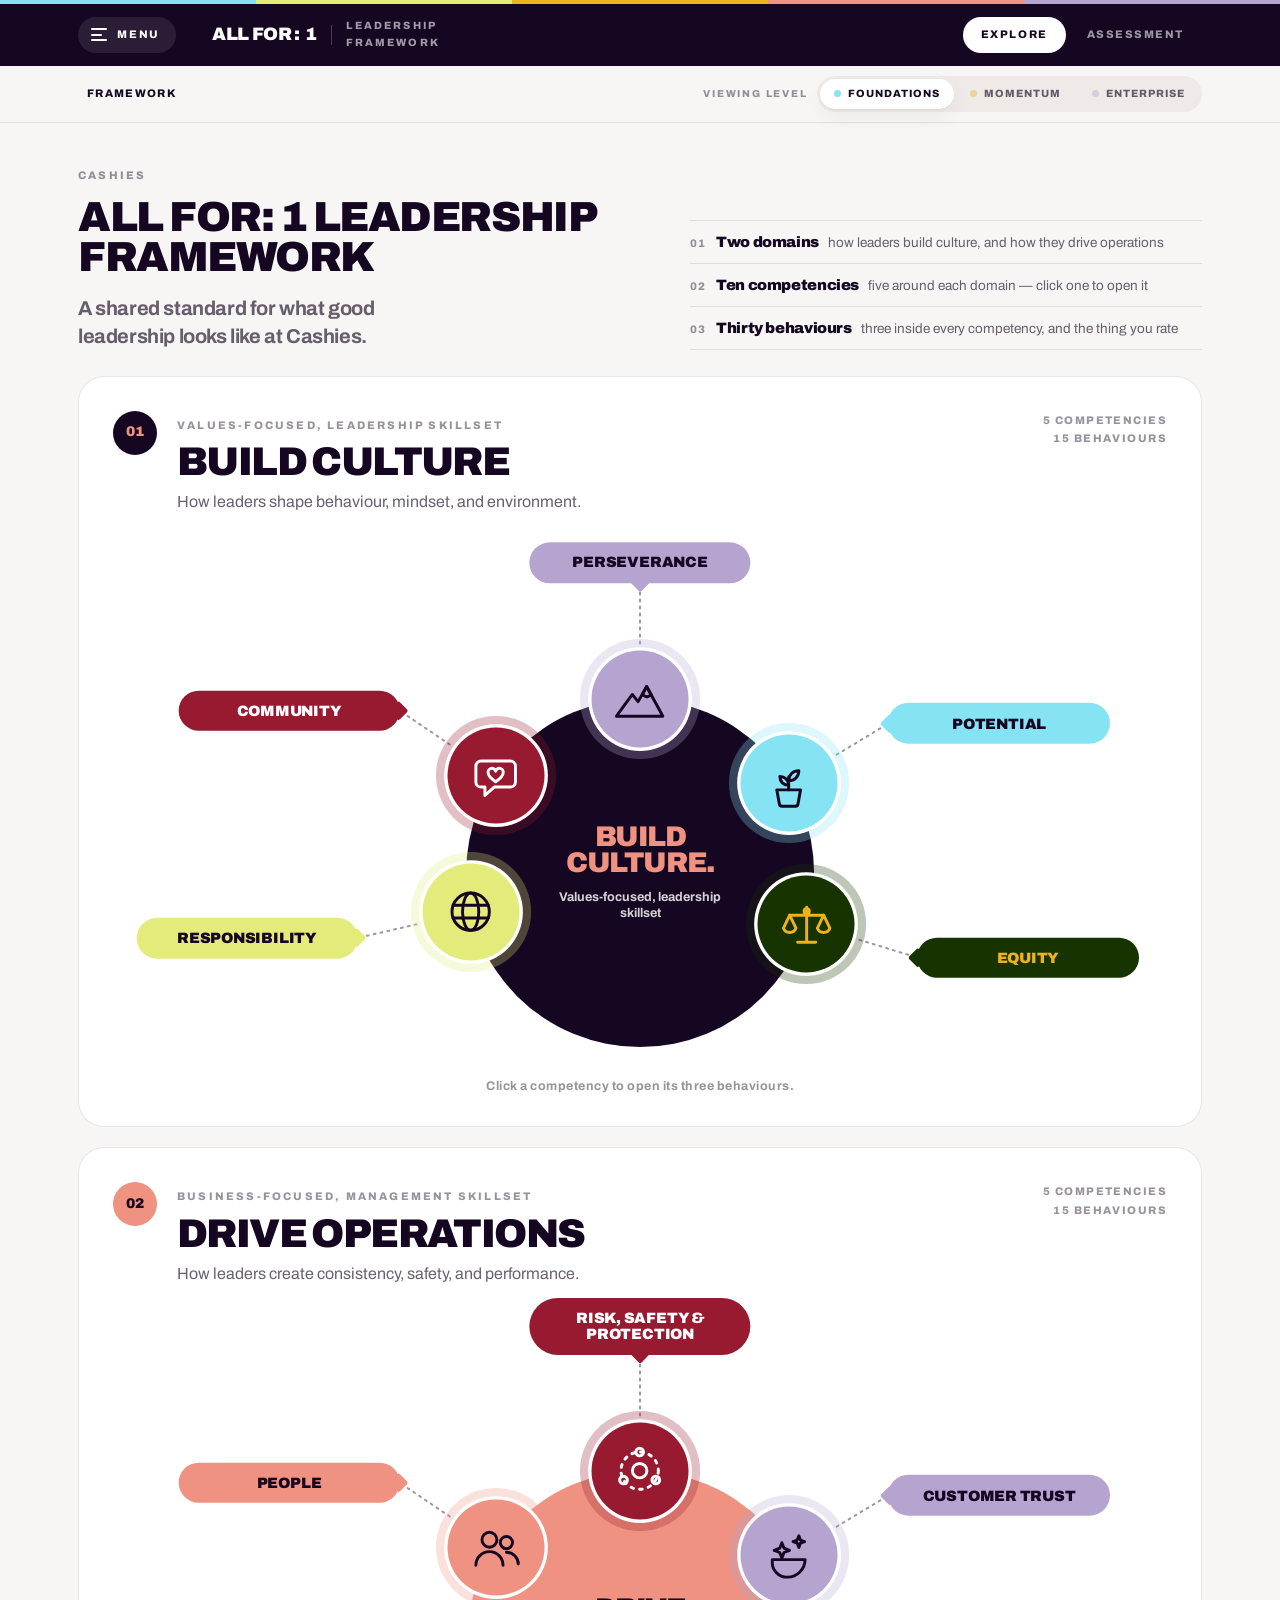
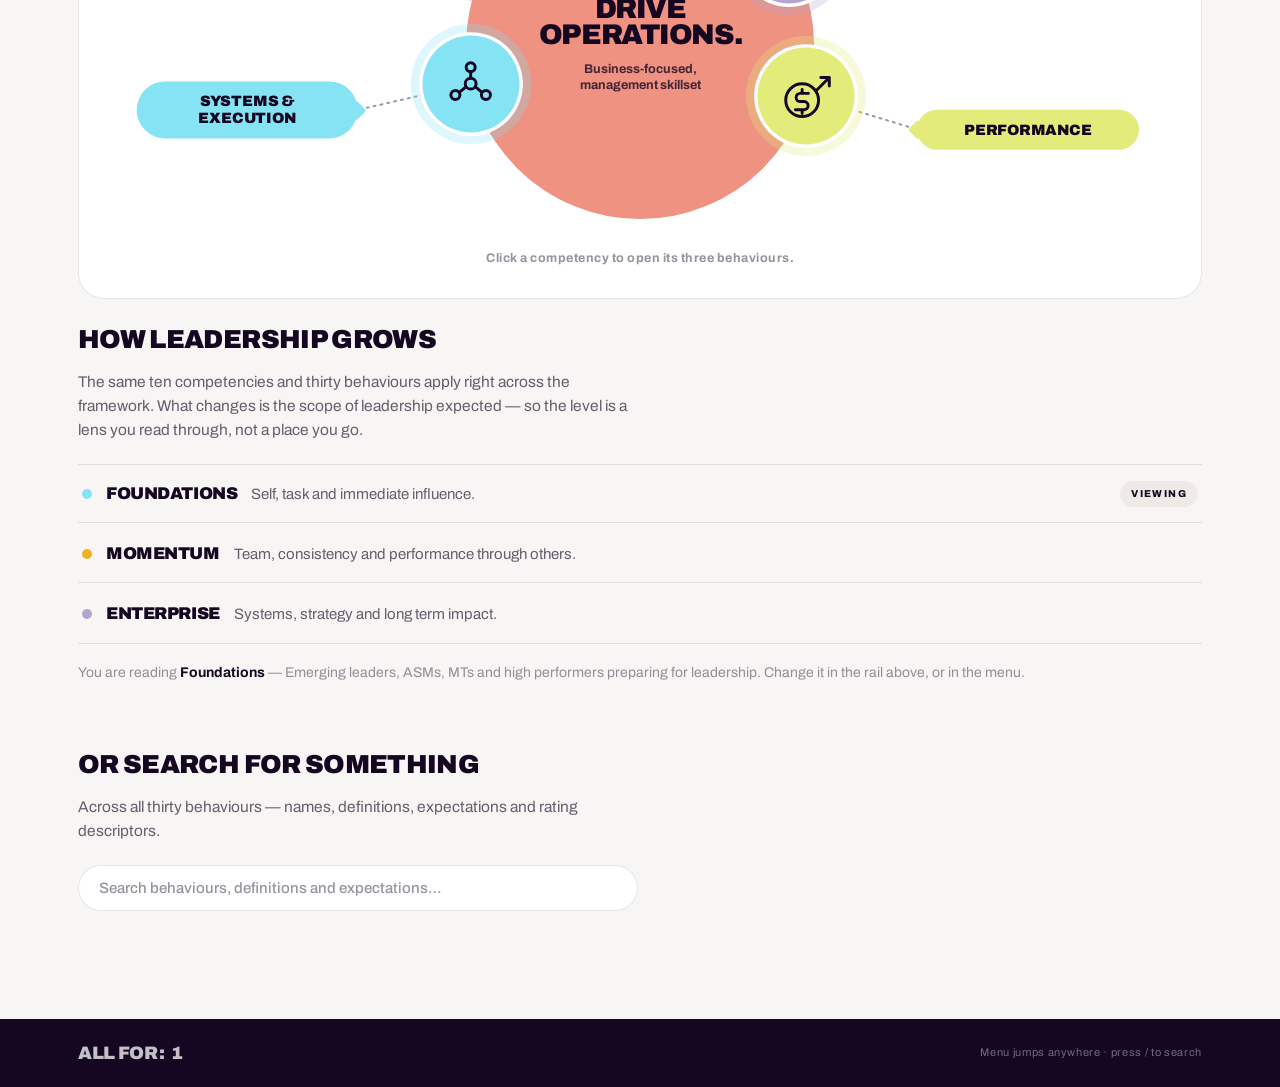
==== commit 205ab92d: "Make the framework diagram the interface Explore was four screens deep with a domain page in the mid" ====
--- a/index.html
+++ b/index.html
@@ -255,7 +255,7 @@
 
 /* ---------- Layers -------------------------------------------------------- */
 
-.layer { max-width: var(--wide); margin: 0 auto; padding: 52px var(--pad) 90px; }
+.layer { max-width: var(--wide); margin: 0 auto; padding: 38px var(--pad) 90px; }
 .layer.narrow { max-width: var(--narrow); }
 
 .layer[data-motion='in'] { animation: zoomIn 320ms var(--ease-out) both; }
@@ -302,15 +302,26 @@
 
 /* ---------- Hero ---------------------------------------------------------- */
 
-.hero { margin-bottom: 56px; max-width: 62ch; }
-.hero h1 { font-size: clamp(38px, 5.6vw, 58px); margin: 14px 0 0; }
+/* The framework diagram is the point of the page, so the hero is laid out to
+   cost as little height as possible — the title and the how-to-read-it note
+   sit side by side, and the first ring starts inside the opening screen. */
+.hero {
+  display: grid;
+  grid-template-columns: minmax(0, 1.05fr) minmax(270px, 0.95fr);
+  gap: 20px 46px;
+  align-items: end;
+  margin-bottom: 26px;
+}
+.hero-text { max-width: 62ch; }
+.hero h1 { font-size: clamp(30px, 3.5vw, 42px); margin: 10px 0 0; }
 .lede-strong {
-  margin-top: 22px;
-  font-size: clamp(19px, 2.2vw, 24px);
+  margin-top: 16px;
+  font-size: clamp(17px, 1.75vw, 20px);
   font-weight: 700;
   letter-spacing: -0.02em;
-  line-height: 1.34;
-  max-width: 26ch;
+  line-height: 1.4;
+  max-width: 30ch;
+  color: var(--ink-mid);
 }
 .hero .prose { margin-top: 16px; }
 
@@ -331,59 +342,90 @@
 .sec-foot { margin-top: 18px; font-size: 14px; color: var(--ink-soft); }
 .sec-foot b { color: var(--ink); }
 
-/* ---------- Zoom 0: the two domains --------------------------------------- */
-
-.domains { display: grid; grid-template-columns: repeat(2, 1fr); gap: 18px; }
-
-.domain {
+/* ---------- Screen 1: the framework ---------------------------------------
+   Each domain gets the full width of the layer, so the ring is big enough to
+   read the five competency names off it without clicking anything.
+   ------------------------------------------------------------------------- */
+
+/* One line per step, so the whole orientation costs about a hundred pixels and
+   the first ring stays inside the opening screen. */
+.steps { display: flex; flex-direction: column; }
+.step {
+  display: flex;
+  align-items: baseline;
+  gap: 9px;
+  flex-wrap: wrap;
+  border-top: 1px solid var(--rule);
+  padding: 9px 0;
+}
+.step:last-child { border-bottom: 1px solid var(--rule); }
+.step .st-n {
+  font-size: 11px;
+  font-weight: 800;
+  letter-spacing: 0.14em;
+  color: var(--ink-soft);
+  font-variant-numeric: tabular-nums;
+}
+.step b { font-size: 15px; font-weight: 900; letter-spacing: -0.025em; }
+.step span { font-size: 13.5px; color: var(--ink-mid); line-height: 1.45; }
+
+.fw-domain {
   background: var(--paper);
   border: 1px solid var(--rule);
-  border-radius: 24px;
-  padding: 30px 26px 26px;
-  display: flex;
-  flex-direction: column;
-  align-items: center;
-  text-align: center;
-}
-
-.domain-dial {
-  position: relative;
-  width: min(100%, 226px);
-  aspect-ratio: 1;
-  border: 0;
-  padding: 0;
-  background: none;
-  cursor: pointer;
-  border-radius: 999px;
-}
-.dd-face {
-  position: absolute;
-  inset: 0;
+  border-radius: 26px;
+  padding: 34px 34px 30px;
+  margin-bottom: 20px;
+  scroll-margin-top: 140px;
+}
+
+.fwd-head { display: flex; align-items: flex-start; gap: 20px; }
+.fwd-num {
+  width: 44px;
+  height: 44px;
   border-radius: 999px;
   background: var(--core);
   color: var(--core-ink);
   display: grid;
   place-items: center;
-  padding: 12%;
-  transition: transform 260ms var(--ease-out), box-shadow 260ms var(--ease-out);
-}
-.dd-title {
+  flex-shrink: 0;
+  font-size: 14px;
+  font-weight: 900;
+  font-variant-numeric: tabular-nums;
+}
+.fwd-text { flex: 1; min-width: 0; }
+.fwd-text h2 {
+  font-size: clamp(28px, 3.6vw, 40px);
   font-weight: 900;
   text-transform: uppercase;
-  letter-spacing: -0.045em;
-  line-height: 0.92;
-  font-size: clamp(21px, 2.2vw, 30px);
-}
-@media (hover: hover) and (pointer: fine) {
-  .domain-dial:hover .dd-face, .domain-dial:focus-visible .dd-face { transform: scale(1.035); box-shadow: var(--shadow-md); }
-}
-.domain-dial:active .dd-face { transform: scale(0.99); }
-
-.domain-head { margin: 22px 0 20px; }
-.domain-blurb { margin-top: 8px; font-size: 15.5px; color: var(--ink-mid); line-height: 1.5; max-width: 34ch; }
-
-.domain-list { display: flex; flex-direction: column; gap: 7px; width: 100%; margin-bottom: 20px; }
-.domain-cta { margin-top: auto; }
+  letter-spacing: -0.04em;
+  line-height: 0.98;
+  margin-top: 6px;
+}
+.fwd-text p { margin-top: 9px; font-size: 16px; color: var(--ink-mid); line-height: 1.5; max-width: 46ch; }
+.fwd-count {
+  font-size: 11px;
+  font-weight: 800;
+  letter-spacing: 0.13em;
+  text-transform: uppercase;
+  color: var(--ink-soft);
+  line-height: 1.7;
+  text-align: right;
+  flex-shrink: 0;
+}
+
+.ring-note {
+  text-align: center;
+  font-size: 12.5px;
+  font-weight: 700;
+  letter-spacing: 0.04em;
+  color: var(--ink-soft);
+  margin-top: 6px;
+}
+
+/* One representation at a time: the ring where there is room for it, the list
+   where there is not. The responsive block swaps them. Written against
+   .comp-list so it outranks that rule further down the sheet. */
+.comp-list.page-list { display: none; }
 
 /* ---------- Competency card ----------------------------------------------- */
 
@@ -416,19 +458,19 @@
 .cc-beh { display: block; margin-top: 3px; font-size: 13.5px; color: var(--ink-mid); line-height: 1.45; }
 .cc-cta {
   flex-shrink: 0;
-  padding: 7px 14px;
+  width: 30px;
+  height: 30px;
   border-radius: 999px;
   background: var(--wash-deep);
-  font-size: 10px;
-  font-weight: 800;
-  letter-spacing: 0.14em;
-  text-transform: uppercase;
   color: var(--ink-mid);
-  transition: background-color 160ms ease, color 160ms ease;
+  display: grid;
+  place-items: center;
+  font-size: 15px;
+  transition: background-color 160ms ease, color 160ms ease, transform 160ms var(--ease-out);
 }
 @media (hover: hover) and (pointer: fine) {
   .comp-card:hover { border-color: rgba(21, 7, 33, 0.3); background: var(--wash); }
-  .comp-card:hover .cc-cta { background: var(--navy); color: #fff; }
+  .comp-card:hover .cc-cta { background: var(--navy); color: #fff; transform: translateX(2px); }
 }
 
 .comp-list { display: flex; flex-direction: column; gap: 9px; }
@@ -471,78 +513,32 @@
   text-underline-offset: 3px;
 }
 
-/* ---------- Expanded competency ------------------------------------------- */
-
-.expand-backdrop { position: fixed; inset: 0; background: rgba(21, 7, 33, 0.44); z-index: 90; }
-.expand-wrap {
-  position: fixed;
-  inset: 0;
-  z-index: 91;
-  display: grid;
-  place-items: center;
-  padding: 24px;
-}
-.expand-card {
-  position: relative;
-  width: 100%;
-  max-width: 720px;
-  max-height: min(86vh, 900px);
-  display: flex;
-  flex-direction: column;
-  background: var(--paper);
-  border-radius: 26px;
-  box-shadow: var(--shadow-md);
-  overflow: hidden;
-}
-/* The behaviours scroll inside the card, so fade the bottom edge rather than
-   ending on a hard cut that reads as the end of the content. */
-.expand-card::after {
-  content: '';
-  position: absolute;
-  left: 0;
-  right: 0;
-  bottom: 0;
-  height: 46px;
-  background: linear-gradient(to bottom, rgba(255, 255, 255, 0), var(--paper));
-  pointer-events: none;
-}
-.expand-close {
-  position: absolute;
-  top: 18px;
-  right: 18px;
-  width: 34px;
-  height: 34px;
-  border-radius: 999px;
-  border: 0;
-  background: var(--wash-deep);
-  color: var(--ink);
-  cursor: pointer;
-  display: grid;
-  place-items: center;
-  z-index: 2;
-}
-.expand-close:hover { background: var(--navy); color: #fff; }
-
-.xc-head { display: flex; align-items: center; gap: 15px; padding: 28px 30px 0; }
-.xc-badge {
-  width: 58px;
-  height: 58px;
+/* ---------- Screen 2: one competency -------------------------------------- */
+
+.comp-hero { display: flex; align-items: flex-start; gap: 18px; margin-bottom: 4px; }
+.ch-badge {
+  width: 62px;
+  height: 62px;
   border-radius: 999px;
   background: var(--fill);
   color: var(--node-ink);
   display: grid;
   place-items: center;
   flex-shrink: 0;
-}
-.xc-domain { background: none; border: 0; padding: 0; cursor: pointer; display: inline-flex; align-items: center; gap: 7px; }
-.xc-domain::before { content: ''; width: 9px; height: 9px; border-radius: 999px; background: var(--core); }
-.xc-domain:hover { color: var(--ink); }
-.xc-head h2 { font-size: clamp(24px, 3vw, 32px); font-weight: 900; text-transform: uppercase; letter-spacing: -0.035em; margin-top: 5px; }
-.xc-lede { padding: 14px 30px 0; font-size: 14.5px; color: var(--ink-mid); line-height: 1.55; max-width: 62ch; }
-.xc-lede b { color: var(--ink); }
-
-.xc-body { overflow-y: auto; padding: 6px 30px 30px; margin-top: 14px; }
-.xb { border-top: 1px solid var(--rule); padding: 20px 0 4px; }
+  margin-top: 4px;
+}
+.ch-text { flex: 1; min-width: 0; }
+.ch-domain { background: none; border: 0; padding: 0; cursor: pointer; display: inline-flex; align-items: center; gap: 7px; }
+.ch-domain::before { content: ''; width: 9px; height: 9px; border-radius: 999px; background: var(--core); }
+.ch-domain:hover { color: var(--ink); }
+.comp-hero h1 { font-size: clamp(34px, 5vw, 52px); margin: 10px 0 0; }
+.comp-hero .prose { margin-top: 12px; }
+
+.xbs { margin-top: 4px; }
+.more { margin-top: 46px; padding-top: 8px; border-top: 1px solid var(--rule); }
+.more .sec-head { margin-top: 24px; }
+
+.xb { border-top: 1px solid var(--rule); padding: 24px 0 6px; }
 .xb-top { display: flex; gap: 13px; align-items: flex-start; margin-bottom: 14px; }
 .xb-num { font-size: 11px; font-weight: 800; color: var(--ink-soft); font-variant-numeric: tabular-nums; padding-top: 5px; flex-shrink: 0; }
 .xb h3 { font-size: 19px; font-weight: 900; letter-spacing: -0.03em; }
@@ -553,20 +549,7 @@
 
 .search-sec .searchbar { margin-bottom: 18px; }
 
-/* ---------- Zoom 1: heading ----------------------------------------------- */
-
-.slice-head { margin-bottom: 30px; max-width: 60ch; }
-.slice-head h1 { font-size: clamp(36px, 5.4vw, 54px); margin: 12px 0 16px; }
-.slice-meta { display: flex; gap: 30px; flex-wrap: wrap; margin-top: 20px; }
-.slice-meta div span {
-  display: block;
-  font-size: 10px;
-  font-weight: 800;
-  letter-spacing: 0.18em;
-  text-transform: uppercase;
-  color: var(--ink-soft);
-}
-.slice-meta div b { font-size: 15px; font-weight: 800; }
+/* ---------- Level banner --------------------------------------------------- */
 
 .level-banner {
   display: flex;
@@ -587,7 +570,7 @@
 /* ---------- The ring ------------------------------------------------------ */
 
 .orbit-wrap { position: relative; padding: 8px 0 0; }
-.orbit { position: relative; width: 100%; aspect-ratio: 1000 / 520; container-type: inline-size; }
+.orbit { position: relative; width: 100%; container-type: inline-size; }
 
 .orbit-leads { position: absolute; inset: 0; width: 100%; height: 100%; overflow: visible; }
 .orbit-leads line {
@@ -632,6 +615,17 @@
   padding: 4%;
   animation: popIn 460ms var(--ease-out) both;
 }
+.orbit-core .core-icon { display: block; margin-bottom: 0.35em; }
+.node-num {
+  font-size: clamp(11px, 1.5cqw, 17px);
+  font-weight: 900;
+  letter-spacing: -0.02em;
+  font-variant-numeric: tabular-nums;
+}
+/* A competency core carries an icon above its name, so it needs a little less
+   type than a domain core, which is only words. */
+.comp-ring .orbit-core .core-title { font-size: clamp(13px, 2.4cqw, 26px); }
+
 .orbit-core .core-title {
   font-weight: 900;
   text-transform: uppercase;
@@ -720,26 +714,184 @@
   .orbit-node:hover { box-shadow: 0 0 0 0.32cqw var(--paper), 0 0 0 1.7cqw var(--halo); }
 }
 
-/* ---------- Zoom 1: the competency list ----------------------------------- */
-
-.domain-group { margin-bottom: 40px; }
-.dg-head {
+/* ---------- The menu -------------------------------------------------------
+   A drawer rather than a page, so opening it never costs you your place; and
+   it lists all thirty behaviours' worth of structure, so nobody has to
+   navigate backwards through the diagram to change subject.
+   ------------------------------------------------------------------------- */
+
+.menu-btn {
   display: flex;
   align-items: center;
-  gap: 12px;
+  gap: 10px;
+  background: rgba(255, 255, 255, 0.09);
+  border: 0;
+  border-radius: 999px;
+  padding: 9px 16px 9px 13px;
+  margin-right: 16px;
+  color: #fff;
+  cursor: pointer;
+  font-size: 11px;
+  font-weight: 800;
+  letter-spacing: 0.16em;
+  text-transform: uppercase;
+  transition: background-color 160ms ease;
+}
+.menu-btn:hover { background: rgba(255, 255, 255, 0.17); }
+.mb-bars { display: flex; flex-direction: column; gap: 3.5px; width: 16px; }
+.mb-bars i { display: block; height: 2px; border-radius: 2px; background: currentColor; transition: transform 220ms var(--ease-out), opacity 160ms ease; }
+.mb-bars i:nth-child(2) { width: 68%; }
+.menu-btn[aria-expanded='true'] .mb-bars i:nth-child(1) { transform: translateY(5.5px) rotate(45deg); }
+.menu-btn[aria-expanded='true'] .mb-bars i:nth-child(2) { opacity: 0; }
+.menu-btn[aria-expanded='true'] .mb-bars i:nth-child(3) { transform: translateY(-5.5px) rotate(-45deg); }
+
+.dw-backdrop {
+  position: fixed;
+  inset: 0;
+  z-index: 90;
+  background: rgba(21, 7, 33, 0.44);
+  animation: fadeIn 200ms ease both;
+}
+@keyframes fadeIn { from { opacity: 0; } }
+@keyframes slideIn { from { transform: translateX(-100%); } }
+
+.drawer {
+  position: fixed;
+  top: 0;
+  bottom: 0;
+  left: 0;
+  z-index: 91;
+  width: min(370px, 88vw);
+  display: flex;
+  flex-direction: column;
+  background: var(--navy);
+  color: #fff;
+  animation: slideIn 300ms var(--ease-out) both;
+}
+.drawer :focus-visible { outline-color: var(--peach); }
+
+.dw-top {
+  display: flex;
+  align-items: center;
+  justify-content: space-between;
+  padding: 22px 22px 16px;
+  border-bottom: 1px solid rgba(255, 255, 255, 0.12);
+  flex-shrink: 0;
+}
+.dw-title { font-size: 11px; font-weight: 800; letter-spacing: 0.2em; text-transform: uppercase; color: rgba(255, 255, 255, 0.5); }
+.dw-close {
+  width: 32px;
+  height: 32px;
+  border-radius: 999px;
+  border: 0;
+  background: rgba(255, 255, 255, 0.1);
+  color: #fff;
+  cursor: pointer;
+  display: grid;
+  place-items: center;
+}
+.dw-close:hover { background: #fff; color: var(--navy); }
+
+.dw-scroll { flex: 1; overflow-y: auto; padding: 16px 14px 34px; }
+
+.dw-link {
+  display: block;
+  width: 100%;
+  text-align: left;
+  background: none;
+  border: 0;
+  border-radius: 12px;
+  padding: 12px 12px;
+  color: rgba(255, 255, 255, 0.86);
+  cursor: pointer;
+  font-size: 15px;
+  font-weight: 700;
+  letter-spacing: -0.01em;
+}
+.dw-link:hover { background: rgba(255, 255, 255, 0.08); color: #fff; }
+.dw-link[aria-current='true'] { color: var(--peach); }
+
+.dw-group { margin-top: 18px; }
+.dw-domain {
+  display: flex;
+  align-items: center;
+  gap: 11px;
   width: 100%;
   background: none;
   border: 0;
-  border-bottom: 1px solid var(--rule);
-  padding: 0 0 12px;
-  margin-bottom: 16px;
+  border-bottom: 1px solid rgba(255, 255, 255, 0.14);
+  padding: 0 12px 10px;
+  margin-bottom: 6px;
   cursor: pointer;
   text-align: left;
-}
-.dg-mark { width: 14px; height: 14px; border-radius: 999px; background: var(--core); flex-shrink: 0; }
-.dg-name { font-size: 17px; font-weight: 900; text-transform: uppercase; letter-spacing: -0.02em; }
-.dg-go { margin-left: auto; color: var(--ink-soft); transition: transform 160ms var(--ease-out); }
-@media (hover: hover) and (pointer: fine) { .dg-head:hover .dg-go { transform: translateX(3px); } }
+  color: #fff;
+}
+/* Build Culture's core is navy, which is the drawer's own background, so the
+   dot carries a hairline ring to keep both domains visible here. */
+.dw-dot {
+  width: 11px;
+  height: 11px;
+  border-radius: 999px;
+  background: var(--core);
+  box-shadow: inset 0 0 0 1.5px rgba(255, 255, 255, 0.6);
+  flex-shrink: 0;
+}
+.dw-domain-name { font-size: 13px; font-weight: 900; letter-spacing: 0.1em; text-transform: uppercase; }
+.dw-n { margin-left: auto; font-size: 11px; font-weight: 800; color: rgba(255, 255, 255, 0.4); font-variant-numeric: tabular-nums; }
+.dw-domain:hover .dw-domain-name { color: var(--peach); }
+
+.dw-comps { display: flex; flex-direction: column; gap: 1px; }
+.dw-comp {
+  display: flex;
+  align-items: center;
+  gap: 11px;
+  width: 100%;
+  background: none;
+  border: 0;
+  border-radius: 12px;
+  padding: 8px 12px;
+  cursor: pointer;
+  text-align: left;
+  color: rgba(255, 255, 255, 0.84);
+}
+.dw-badge {
+  width: 27px;
+  height: 27px;
+  border-radius: 999px;
+  background: var(--fill);
+  color: var(--node-ink);
+  display: grid;
+  place-items: center;
+  flex-shrink: 0;
+}
+.dw-comp-name { font-size: 14.5px; font-weight: 700; letter-spacing: -0.015em; }
+.dw-comp:hover { background: rgba(255, 255, 255, 0.08); color: #fff; }
+.dw-comp[aria-current='true'] { background: rgba(255, 255, 255, 0.13); color: #fff; }
+
+.dw-sec { margin-top: 26px; padding: 0 12px; }
+.dw-label { display: block; font-size: 10px; font-weight: 800; letter-spacing: 0.2em; text-transform: uppercase; color: rgba(255, 255, 255, 0.42); }
+.dw-note { margin-top: 7px; font-size: 12.5px; line-height: 1.5; color: rgba(255, 255, 255, 0.55); }
+.dw-sec .dw-link { margin: 8px -12px 0; width: calc(100% + 24px); }
+
+.dw-lenses { display: flex; flex-direction: column; gap: 5px; margin: 11px -12px 0; }
+.dw-lens {
+  display: flex;
+  flex-direction: column;
+  gap: 2px;
+  background: none;
+  border: 0;
+  border-left: 3px solid var(--lens-dot);
+  border-radius: 0 12px 12px 0;
+  padding: 9px 12px;
+  cursor: pointer;
+  text-align: left;
+  color: rgba(255, 255, 255, 0.8);
+}
+.dw-lens:hover { background: rgba(255, 255, 255, 0.08); color: #fff; }
+.dw-lens[aria-pressed='true'] { background: rgba(255, 255, 255, 0.14); color: #fff; }
+.dw-lens-name { font-size: 14.5px; font-weight: 800; letter-spacing: -0.015em; }
+.dw-lens-sub { font-size: 11.5px; color: rgba(255, 255, 255, 0.55); }
+.dw-lens[aria-pressed='true'] .dw-lens-sub { color: rgba(255, 255, 255, 0.72); }
 
 /* ---------- Search -------------------------------------------------------- */
 
@@ -1151,6 +1303,7 @@
   padding-bottom: 10px;
   border-bottom: 1px solid var(--rule);
 }
+.det-driver-name .dg-mark { width: 14px; height: 14px; border-radius: 999px; background: var(--core); flex-shrink: 0; }
 .detail-comp { margin-top: 18px; }
 .dc-head { display: flex; justify-content: space-between; align-items: baseline; gap: 12px; margin-bottom: 4px; }
 .dc-name { font-size: 15px; font-weight: 900; text-transform: uppercase; letter-spacing: -0.02em; }
@@ -1220,12 +1373,15 @@
 /* ---------- Responsive ---------------------------------------------------- */
 
 @media (max-width: 1000px) {
-  .domains { grid-template-columns: 1fr; }
   .dpanels, .findings { grid-template-columns: 1fr; }
-  /* The ring needs width to read. Every competency it shows is also in the
-     list below it, so below this breakpoint the list is the whole story. */
-  .orbit-wrap { display: none; }
-  .ring-note { display: none; }
+  /* The five-point ring needs width to read. Below this breakpoint the list of
+     competency cards is the whole story instead — same five, same order, same
+     colours. The three-point competency ring still fits, so it stays. */
+  .page-ring, .ring-note { display: none; }
+  .comp-list.page-list { display: flex; }
+  .fw-domain { padding: 26px 22px 24px; }
+  .fwd-count { display: none; }
+  .hero { grid-template-columns: 1fr; align-items: start; }
 }
 
 @media (max-width: 900px) {
@@ -1236,10 +1392,16 @@
 @media (max-width: 620px) {
   .layer { padding: 32px 18px 64px; }
   .topbar-inner, .rail-inner, .footer-inner { padding-left: 18px; padding-right: 18px; }
+  /* The word "Menu" is what tips the top bar over a phone's width; the bars
+     are the universal affordance and carry it alone. */
+  .mb-word { display: none; }
+  .menu-btn { padding: 10px; margin-right: 12px; }
+  .brandline .app-name { display: none; }
+  .brandline .divider { display: none; }
   .modes { width: 100%; margin-left: 0; }
   .mode { flex: 1; text-align: center; padding: 9px 8px; }
-  /* The three level pills plus the zoom stops do not fit on one phone-width
-     row, so the rail stacks and the pills share the width evenly. */
+  /* The three level pills do not fit alongside the breadcrumb on a phone, so
+     the rail stacks and the pills share the width evenly. */
   .rail-right { margin-left: 0; width: 100%; flex-direction: column; align-items: stretch; gap: 10px; }
   .lens { justify-content: space-between; }
   .lens-set { flex: 1; min-width: 0; }
@@ -1248,10 +1410,10 @@
   .lens-btn { flex: 1; min-width: 0; justify-content: center; padding: 8px 6px; font-size: 9.5px; letter-spacing: 0.02em; }
   .lens-btn::before { display: none; }
   .rpt-head, .dpanel, .find, .det { padding: 22px 20px; }
-  .expand-wrap { padding: 0; }
-  .expand-card { max-width: none; max-height: 100%; height: 100%; border-radius: 0; }
-  .xc-head, .xc-lede { padding-left: 20px; padding-right: 20px; }
-  .xc-body { padding: 6px 20px 26px; }
+  .fw-domain { padding: 22px 16px 20px; border-radius: 20px; }
+  .fwd-head { gap: 14px; }
+  .comp-hero { gap: 14px; }
+  .ch-badge { width: 50px; height: 50px; }
   .comp-card { gap: 11px; padding: 11px 12px; }
   .cc-cta { display: none; }
   .score-row { grid-template-columns: minmax(0, 1fr) 70px 34px; gap: 10px; }
@@ -1260,6 +1422,7 @@
 @media (prefers-reduced-motion: reduce) {
   .layer[data-motion], .rating-card, .q-block, .orbit-node, .orbit-chip, .orbit-core { animation: none !important; }
   .orbit-leads line, .gauge .g-fill, .sr-fill { animation: none !important; }
+  .drawer, .dw-backdrop { animation: none !important; }
   * { transition-duration: 1ms !important; }
 }
 
@@ -1424,32 +1587,42 @@
    angles are degrees anticlockwise from three o'clock, matching the artwork.
    ------------------------------------------------------------------------- */
 
-const BOX = { w: 1000, h: 520 };
-
-/* `y` is a percentage of the box height; `size` a percentage of its width. */
-const CORE = { y: 64, size: 33 };
-
-const RING = {
-  icon: 16.5, // = the core's radius, so each disc straddles its circumference
-  chip: 27.5, // where the chip's inner edge and its pointer sit
-  disc: 4.6, // radius of a satellite disc, for where the dotted lead starts
-};
-
-const SLOTS = {
-  top: { angle: 90, chip: 'top' },
-  'upper-left': { angle: 146, chip: 'left' },
-  'lower-left': { angle: 193, chip: 'left' },
-  'upper-right': { angle: 31, chip: 'right' },
-  'lower-right': { angle: -17, chip: 'right' },
+/* Two ring geometries: five satellites around a domain, three around a
+   competency. Same maths, different box — a three-point ring wants a squarer
+   frame than a five-point one. */
+const RINGS = {
+  domain: {
+    box: { w: 1000, h: 520 },
+    core: { y: 64, size: 33 },
+    r: { icon: 16.5, chip: 27.5, disc: 4.6 },
+    slots: {
+      top: { angle: 90, chip: 'top' },
+      'upper-left': { angle: 146, chip: 'left' },
+      'lower-left': { angle: 193, chip: 'left' },
+      'upper-right': { angle: 31, chip: 'right' },
+      'lower-right': { angle: -17, chip: 'right' },
+    },
+  },
+  competency: {
+    box: { w: 1000, h: 623 },
+    core: { y: 64, size: 34 },
+    r: { icon: 17, chip: 29, disc: 5 },
+    // Clockwise from the top, so the three behaviours read in workbook order.
+    slots: {
+      0: { angle: 90, chip: 'top' },
+      1: { angle: -32, chip: 'right' },
+      2: { angle: 212, chip: 'left' },
+    },
+  },
 };
 
 /* Polar to percentage-of-box. A vertical offset given in width units has to be
    restated as a percentage of the height, hence the aspect correction. */
-function polar(angle, radius) {
+function polar(geo, angle, radius) {
   const a = (angle * Math.PI) / 180;
   return {
     x: 50 + radius * Math.cos(a),
-    y: CORE.y - radius * Math.sin(a) * (BOX.w / BOX.h),
+    y: geo.core.y - radius * Math.sin(a) * (geo.box.w / geo.box.h),
   };
 }
 
@@ -1602,7 +1775,6 @@
 const levelById = (id) => LEVELS.find((l) => l.id === id) || LEVELS[0];
 const ratingById = (id) => RATINGS.find((r) => r.id === id) || null;
 const compById = (id) => BY_ID[id] || null;
-const driverById = (id) => DRIVERS.find((d) => d.id === id) || null;
 const behById = (compId, behId) => {
   const c = compById(compId);
   return c ? c.behaviours.find((b) => b.id === behId) || null : null;
@@ -1625,14 +1797,16 @@
   notes: {},
 });
 
+/* Three screens, not four: the framework, one competency, one behaviour.
+   Everything else — jumping between domains, competencies and levels — is the
+   menu's job, so the pages themselves stay about the content. */
 let S = {
   mode: 'explore',
   zoom: 0,
   lens: 'foundations',
-  // Zoom 1 shows one slice of the framework — a driver or a level.
-  slice: null,
   comp: null,
   beh: null,
+  menu: false,
   query: '',
   a: blankAssessment(),
 };
@@ -1709,29 +1883,15 @@
   render(opts);
 }
 
-/* Zoom 1 needs a slice. If the user jumps out from a competency, fall back to
-   the driver that competency belongs to. */
-function currentSlice() {
-  if (S.slice) return S.slice;
-  const c = S.comp ? compById(S.comp) : null;
-  return c ? { type: 'driver', id: c.driver.id } : { type: 'level', id: S.lens };
-}
-
-/* A level slice *is* the lens, so the two must never drift apart — otherwise
-   the breadcrumb names one level while the page shows another. Every change of
-   level goes through here. */
 function setLens(id) {
   S.lens = id;
-  if (S.slice && S.slice.type === 'level') S.slice = { type: 'level', id: id };
   save();
 }
 
 function goZoom(zoom) {
-  const patch = { zoom, mode: 'explore' };
-  if (zoom === 1) patch.slice = currentSlice();
-  if (zoom < 3) patch.beh = null;
-  if (zoom < 2) patch.comp = null;
-  if (zoom < 1) patch.slice = null;
+  const patch = { zoom, mode: 'explore', menu: false };
+  if (zoom < 2) patch.beh = null;
+  if (zoom < 1) patch.comp = null;
   go(patch);
 }
 
@@ -1778,6 +1938,9 @@
     '<button class="mode" data-act="mode" data-mode="' + id + '" aria-current="' + (S.mode === id) + '">' + label + '</button>';
   return (
     '<header class="topbar"><div class="topbar-inner">' +
+    '<button class="menu-btn" data-act="toggle-menu" aria-expanded="' + (S.menu ? 'true' : 'false') + '">' +
+    '<span class="mb-bars" aria-hidden="true"><i></i><i></i><i></i></span>' +
+    '<span class="mb-word">Menu</span></button>' +
     '<button class="brandline" data-act="home">' + logoMark() +
     '<span class="divider" aria-hidden="true"></span>' +
     '<span class="app-name">Leadership<br>Framework</span></button>' +
@@ -1786,17 +1949,58 @@
   );
 }
 
+/* ---------- The menu -------------------------------------------------------
+   Every one of the thirty behaviours is reachable from here in two clicks, so
+   nobody has to retrace their steps through the diagram to change subject.
+   ------------------------------------------------------------------------- */
+
+function drawer() {
+  const compRow = (c) =>
+    '<button class="dw-comp" style="' + compVars(c) + '" data-act="open-comp" data-comp="' + c.id + '"' +
+    (S.comp === c.id ? ' aria-current="true"' : '') + '>' +
+    '<span class="dw-badge">' + icon(c.icon, 16) + '</span>' +
+    '<span class="dw-comp-name">' + esc(c.name) + '</span></button>';
+
+  const group = (d, i) =>
+    '<div class="dw-group" style="' + driverVars(d) + '">' +
+    '<button class="dw-domain" data-act="open-driver" data-driver="' + d.id + '">' +
+    '<span class="dw-dot" aria-hidden="true"></span>' +
+    '<span class="dw-domain-name">' + esc(d.name) + '</span>' +
+    '<span class="dw-n">' + pad2(i + 1) + '</span></button>' +
+    '<div class="dw-comps">' + d.competencies.map(compRow).join('') + '</div></div>';
+
+  const lensRow = LEVELS.map(
+    (l) =>
+      '<button class="dw-lens" data-act="set-lens" data-level="' + l.id + '" ' +
+      'aria-pressed="' + (l.id === S.lens) + '" style="--lens-dot:' + l.color + '">' +
+      '<span class="dw-lens-name">' + esc(l.name) + '</span>' +
+      '<span class="dw-lens-sub">' + esc(l.identity) + '</span></button>'
+  ).join('');
+
+  return (
+    '<div class="dw-backdrop" data-act="close-menu"></div>' +
+    '<aside class="drawer" role="dialog" aria-modal="true" aria-label="Framework menu">' +
+    '<div class="dw-top"><span class="dw-title">Go anywhere</span>' +
+    '<button class="dw-close" data-act="close-menu" aria-label="Close menu">' +
+    '<svg viewBox="0 0 24 24" width="17" height="17" fill="none" stroke="currentColor" stroke-width="2.4" ' +
+    'stroke-linecap="round" aria-hidden="true"><path d="M18 6 6 18M6 6l12 12"/></svg></button></div>' +
+    '<div class="dw-scroll">' +
+    '<button class="dw-link" data-act="zoom" data-zoom="0"' + (S.zoom === 0 ? ' aria-current="true"' : '') +
+    '>The whole framework</button>' +
+    DRIVERS.map(group).join('') +
+    '<div class="dw-sec"><span class="dw-label">Viewing level</span>' +
+    '<p class="dw-note">A lens on the same ten competencies — it changes what good looks like, not what is measured.</p>' +
+    '<div class="dw-lenses">' + lensRow + '</div></div>' +
+    '<div class="dw-sec"><span class="dw-label">Assessment</span>' +
+    '<button class="dw-link" data-act="mode" data-mode="assess">Rate yourself or a team member</button></div>' +
+    '</div></aside>'
+  );
+}
+
 function zoomRail() {
-  const slice = S.zoom >= 1 ? currentSlice() : null;
   const crumbs = [{ label: 'Framework', zoom: 0 }];
-  if (slice) {
-    crumbs.push({
-      label: slice.type === 'driver' ? driverById(slice.id).name : levelById(slice.id).name,
-      zoom: 1,
-    });
-  }
-  if (S.comp) crumbs.push({ label: compById(S.comp).name, zoom: 2 });
-  if (S.beh) crumbs.push({ label: behById(S.comp, S.beh).name, zoom: 3 });
+  if (S.comp) crumbs.push({ label: compById(S.comp).name, zoom: 1 });
+  if (S.beh) crumbs.push({ label: behById(S.comp, S.beh).name, zoom: 2 });
 
   const crumbHtml = crumbs
     .map((c, i) => {
@@ -1885,22 +2089,25 @@
   );
 }
 
-/* ---------- The orbit ------------------------------------------------------
-   The signature diagram: a driver at the centre, its five competencies in
-   orbit, each linked to a chip listing its three behaviours.
+/* ---------- The ring -------------------------------------------------------
+   One renderer for both levels of the framework: a domain with its five
+   competencies, and a competency with its three behaviours. Satellites sit on
+   the core's circumference and animate outward, each linked by a dotted lead
+   to a chip that points back down the spoke at it.
    ------------------------------------------------------------------------- */
 
-function orbit(driver) {
-  const placed = driver.competencies.map((c) => {
-    const slot = SLOTS[c.slot];
+function ring(cfg) {
+  const geo = cfg.geo;
+  const placed = cfg.items.map((it) => {
+    const slot = geo.slots[it.slot];
     return {
-      c,
+      it,
       slot,
-      disc: polar(slot.angle, RING.icon),
+      disc: polar(geo, slot.angle, geo.r.icon),
       // The lead starts at the disc's outer edge, not its centre, so the whole
       // dotted run is visible instead of half-hidden under the icon.
-      from: polar(slot.angle, RING.icon + RING.disc),
-      to: polar(slot.angle, RING.chip),
+      from: polar(geo, slot.angle, geo.r.icon + geo.r.disc),
+      to: polar(geo, slot.angle, geo.r.chip),
     };
   });
 
@@ -1908,49 +2115,88 @@
     .map(
       (p, i) =>
         '<line x1="' + p.from.x + '%" y1="' + p.from.y + '%" x2="' + p.to.x + '%" y2="' + p.to.y + '%" ' +
-        'data-comp="' + p.c.id + '" style="animation-delay:' + (260 + i * 60) + 'ms"/>'
+        'data-key="' + esc(p.it.key) + '" style="animation-delay:' + (240 + i * 70) + 'ms"/>'
     )
     .join('');
 
   const nodes = placed
     .map(
       (p, i) =>
-        '<button class="orbit-node" style="' + compVars(p.c) +
-        ';left:' + p.disc.x + '%;top:' + p.disc.y + '%;animation-delay:' + (120 + i * 60) + 'ms" ' +
-        'data-act="open-comp" data-comp="' + p.c.id + '" aria-label="' + esc(p.c.name) + '">' +
-        icon(p.c.icon, 30) + '</button>'
+        '<button class="orbit-node" style="' + p.it.vars +
+        ';left:' + p.disc.x + '%;top:' + p.disc.y + '%;animation-delay:' + (110 + i * 70) + 'ms" ' +
+        'data-key="' + esc(p.it.key) + '" ' + p.it.act + ' aria-label="' + esc(p.it.name) + '">' +
+        (p.it.icon ? icon(p.it.icon, 28) : '<span class="node-num">' + esc(p.it.num || '') + '</span>') +
+        '</button>'
     )
     .join('');
 
-  // Chips carry the competency name only. The behaviours live in the list
-  // below the ring — putting all fifteen on the diagram made it unreadable.
   const chips = placed
     .map(
       (p, i) =>
-        '<button class="orbit-chip" data-side="' + p.slot.chip + '" style="' + compVars(p.c) +
-        ';left:' + p.to.x + '%;top:' + p.to.y + '%;animation-delay:' + (300 + i * 60) + 'ms" ' +
-        'data-act="open-comp" data-comp="' + p.c.id + '">' +
-        '<span class="chip-name">' + esc(p.c.name) + '</span></button>'
+        '<button class="orbit-chip" data-side="' + p.slot.chip + '" style="' + p.it.vars +
+        ';left:' + p.to.x + '%;top:' + p.to.y + '%;animation-delay:' + (290 + i * 70) + 'ms" ' +
+        'data-key="' + esc(p.it.key) + '" ' + p.it.act + '>' +
+        '<span class="chip-name">' + esc(p.it.name) + '</span></button>'
     )
     .join('');
 
-  const core =
-    '<div class="orbit-core" style="top:' + CORE.y + '%;width:' + CORE.size + '%"><span class="core-title">' +
-    driver.lines.map((t) => esc(t)).join('<br>') + '</span>' +
-    '<span class="core-kicker">' + esc(driver.kicker) + '</span></div>';
-
   return (
-    '<div class="orbit-wrap" style="' + driverVars(driver) + '"><div class="orbit" data-focus="">' +
+    '<div class="orbit-wrap ' + (cfg.cls || '') + '" style="' + cfg.vars + '">' +
+    '<div class="orbit" data-focus="" style="aspect-ratio:' + geo.box.w + ' / ' + geo.box.h + '">' +
     '<svg class="orbit-leads" preserveAspectRatio="none" aria-hidden="true">' + leads + '</svg>' +
-    core + nodes + chips +
+    '<div class="orbit-core" style="top:' + geo.core.y + '%;width:' + geo.core.size + '%">' +
+    cfg.core +
+    '</div>' + nodes + chips +
     '</div></div>'
   );
 }
 
+function domainRing(driver) {
+  return ring({
+    geo: RINGS.domain,
+    cls: 'page-ring',
+    vars: driverVars(driver),
+    core:
+      '<span class="core-title">' + driver.lines.map((t) => esc(t)).join('<br>') + '</span>' +
+      '<span class="core-kicker">' + esc(driver.kicker) + '</span>',
+    items: driver.competencies.map((c) => ({
+      key: c.id,
+      name: c.name,
+      icon: c.icon,
+      slot: c.slot,
+      vars: compVars(c),
+      act: 'data-act="open-comp" data-comp="' + c.id + '"',
+    })),
+  });
+}
+
+function competencyRing(c) {
+  return ring({
+    geo: RINGS.competency,
+    cls: 'comp-ring',
+    vars:
+      '--core:' + c.fill + ';--core-ink:' + c.ink +
+      ';--core-sub:' + (c.ink === '#ffffff' ? 'rgba(255,255,255,0.8)' : 'rgba(21,7,33,0.7)'),
+    core:
+      '<span class="core-icon">' + icon(c.icon, 34) + '</span>' +
+      '<span class="core-title">' + esc(c.name) + '</span>',
+    items: c.behaviours.map((b, i) => ({
+      key: b.key,
+      name: b.name,
+      num: pad2(i + 1),
+      slot: i,
+      // The competency colour identifies the core; its behaviours invert to
+      // navy so three same-coloured discs do not dissolve into the circle
+      // behind them.
+      vars: '--fill:' + C.navy + ';--node-ink:#ffffff;--chip-ink:#ffffff;--halo:rgba(21,7,33,0.16)',
+      act: 'data-act="open-beh" data-comp="' + c.id + '" data-beh="' + b.id + '"',
+    })),
+  });
+}
+
 /* ---------- Competency card ------------------------------------------------
-   The unit that carries a competency everywhere it is listed. Clicking one
-   expands it in place rather than navigating, so you never lose your footing
-   in the domain you were reading.
+   The unit that carries a competency wherever it is listed. It is also the
+   whole story on a narrow screen, where the ring is too wide to read.
    ------------------------------------------------------------------------- */
 
 function compCard(c, opts) {
@@ -1963,36 +2209,49 @@
       ? ''
       : '<span class="cc-beh">' + c.behaviours.map((b) => esc(b.name)).join(' &middot; ') + '</span>') +
     '</span>' +
-    '<span class="cc-cta">Expand</span></button>'
+    '<span class="cc-cta" aria-hidden="true">&rarr;</span></button>'
   );
 }
 
-/* ---------- Zoom 0: framework ---------------------------------------------
-   Leads with the framework itself — two domains, with the competencies inside
-   each one visible without a click. Level comes afterwards and explains
-   itself, because it is a lens on the framework rather than the way in.
+/* ---------- Screen 1: the framework ----------------------------------------
+   The diagram *is* the interface. Both domains are drawn full width, one under
+   the other, and clicking any competency in either ring opens it. Nothing
+   stands between the reader and the framework — the menu carries the rest.
    ------------------------------------------------------------------------- */
 
-function domainPanel(driver) {
+function domainSection(driver, i) {
   return (
-    '<section class="domain" style="' + driverVars(driver) + '">' +
-    '<button class="domain-dial" data-act="open-driver" data-driver="' + driver.id + '" ' +
-    'aria-label="Explore ' + esc(driver.name) + '">' +
-    '<span class="dd-face"><span class="dd-title">' +
-    driver.lines.map((t) => esc(t)).join('<br>') + '</span></span></button>' +
-    '<div class="domain-head">' +
+    '<section class="fw-domain" id="domain-' + driver.id + '" style="' + driverVars(driver) + '" ' +
+    'aria-labelledby="dh-' + driver.id + '">' +
+    '<div class="fwd-head">' +
+    '<span class="fwd-num" aria-hidden="true">' + pad2(i + 1) + '</span>' +
+    '<div class="fwd-text">' +
     '<span class="eyebrow">' + esc(driver.kicker) + '</span>' +
-    '<p class="domain-blurb">' + esc(driver.blurb) + '</p>' +
+    '<h2 id="dh-' + driver.id + '">' + esc(driver.name) + '</h2>' +
+    '<p>' + esc(driver.blurb) + '</p></div>' +
+    '<span class="fwd-count">5 competencies<br>15 behaviours</span>' +
     '</div>' +
-    '<div class="domain-list">' + driver.competencies.map((c) => compCard(c, { compact: true })).join('') + '</div>' +
-    '<button class="btn small domain-cta" data-act="open-driver" data-driver="' + driver.id + '">' +
-    'Explore ' + esc(driver.name) + ' &rarr;</button>' +
+    domainRing(driver) +
+    '<p class="ring-note">Click a competency to open its three behaviours.</p>' +
+    '<div class="comp-list page-list">' + driver.competencies.map((c) => compCard(c)).join('') + '</div>' +
     '</section>'
   );
 }
 
 function viewFramework() {
   const lens = levelById(S.lens);
+
+  const steps = [
+    ['Two domains', 'how leaders build culture, and how they drive operations'],
+    ['Ten competencies', 'five around each domain — click one to open it'],
+    ['Thirty behaviours', 'three inside every competency, and the thing you rate'],
+  ]
+    .map(
+      (s, i) =>
+        '<li class="step"><span class="st-n">' + pad2(i + 1) + '</span>' +
+        '<b>' + esc(s[0]) + '</b><span>' + esc(s[1]) + '</span></li>'
+    )
+    .join('');
 
   const levelRows = LEVELS.map(
     (l) =>
@@ -2007,32 +2266,28 @@
   return (
     '<div class="layer" data-motion="' + motionDir() + '">' +
     '<div class="hero">' +
+    '<div class="hero-text">' +
     '<span class="eyebrow">Cashies</span>' +
     '<h1 class="headline">All For: 1 Leadership Framework</h1>' +
     '<p class="lede-strong">A shared standard for what good leadership looks like at Cashies.</p>' +
-    '<p class="prose">The framework brings together two domains of leadership, ten competencies and thirty ' +
-    'observable behaviours. Explore a domain below to see what good looks like, and how expectations grow ' +
-    'from Foundations through to Enterprise.</p>' +
     '</div>' +
-
-    '<section data-hideable aria-labelledby="s-explore">' +
-    '<div class="sec-head"><h2 id="s-explore">Explore the framework</h2></div>' +
-    '<div class="domains">' + DRIVERS.map(domainPanel).join('') + '</div>' +
-    '</section>' +
+    '<ol class="steps">' + steps + '</ol>' +
+    '</div>' +
+
+    '<div data-hideable>' + DRIVERS.map(domainSection).join('') + '</div>' +
 
     '<section data-hideable class="grow" aria-labelledby="s-grow">' +
     '<div class="sec-head"><h2 id="s-grow">How leadership grows</h2>' +
-    '<p>The same competencies and behaviours apply right across the framework. What changes is the scope of ' +
-    'leadership expected.</p></div>' +
+    '<p>The same ten competencies and thirty behaviours apply right across the framework. What changes is ' +
+    'the scope of leadership expected — so the level is a lens you read through, not a place you go.</p></div>' +
     '<ul class="grow-list">' + levelRows + '</ul>' +
-    '<p class="sec-foot">Use the level control at the top of the page to change the expectations you are ' +
-    'viewing. <button class="linkish" data-act="open-level" data-level="' + lens.id + '">' +
-    'See all ten competencies at ' + esc(lens.name) + ' &rarr;</button></p>' +
+    '<p class="sec-foot">You are reading <b>' + esc(lens.name) + '</b> &mdash; ' + esc(lens.who) +
+    ' Change it in the rail above, or in the menu.</p>' +
     '</section>' +
 
     '<section class="search-sec" aria-labelledby="s-search">' +
-    '<div class="sec-head"><h2 id="s-search">Search the framework</h2>' +
-    '<p>Find a behaviour by name, definition or expectation.</p></div>' +
+    '<div class="sec-head"><h2 id="s-search">Or search for something</h2>' +
+    '<p>Across all thirty behaviours — names, definitions, expectations and rating descriptors.</p></div>' +
     searchBar('Search behaviours, definitions and expectations…') +
     '<div data-search-results>' + searchResults() + '</div>' +
     '</section>' +
@@ -2040,68 +2295,22 @@
   );
 }
 
-/* ---------- Zoom 1: a domain or a level ----------------------------------- */
-
-function viewSlice() {
-  const slice = currentSlice();
-  const lens = levelById(S.lens);
-  const isDriver = slice.type === 'driver';
-  const driver = isDriver ? driverById(slice.id) : null;
-
-  const hero = isDriver
-    ? '<div class="slice-head" style="' + driverVars(driver) + '">' +
-      '<span class="eyebrow">Domain</span>' +
-      '<h1 class="headline">' + esc(driver.name) + '</h1>' +
-      '<p class="prose">' + esc(driver.kicker) + '. ' + esc(driver.blurb) + '</p></div>' +
-      orbit(driver)
-    : '<div class="slice-head">' +
-      '<span class="eyebrow">Level ' + (LEVELS.indexOf(lens) + 1) + ' of 3 &middot; ' + esc(lens.identity) + '</span>' +
-      '<h1 class="headline">' + esc(lens.name) + '</h1>' +
-      '<p class="prose">' + esc(lens.who) + '</p>' +
-      '<div class="slice-meta"><div><span>Focus</span><b>' + esc(lens.focus) + '</b></div></div></div>';
-
-  const banner =
-    '<div class="level-banner"><span class="lb-dot" style="background:' + lens.color + '"></span>' +
-    '<span><b>Viewing ' + esc(lens.name) + ' expectations.</b> Open a competency to see its behaviours, or ' +
-    'change level to compare what good looks like at ' +
-    esc(LEVELS.filter((l) => l.id !== lens.id).map((l) => l.name).join(' or ')) + '.</span></div>';
-
-  const blocks = isDriver
-    ? '<div class="comp-list">' + driver.competencies.map((c) => compCard(c)).join('') + '</div>'
-    : DRIVERS.map(
-        (d) =>
-          '<section class="domain-group" style="' + driverVars(d) + '">' +
-          '<button class="dg-head" data-act="open-driver" data-driver="' + d.id + '">' +
-          '<span class="dg-mark"></span><span class="dg-name">' + esc(d.name) + '</span>' +
-          '<span class="dg-go" aria-hidden="true">&rarr;</span></button>' +
-          '<div class="comp-list">' + d.competencies.map((c) => compCard(c)).join('') + '</div>' +
-          '</section>'
-      ).join('');
-
-  const body = S.query.trim() ? '<div data-search-results>' + searchResults() + '</div>' : blocks + '<div data-search-results></div>';
-
-  return (
-    '<div class="layer" data-motion="' + motionDir() + '">' +
-    hero + banner +
-    searchBar('Search ' + esc(lens.name) + ' expectations…') +
-    body +
-    '</div>'
-  );
-}
-
-/* ---------- Zoom 2: the competency, expanded in place ----------------------
-   A dialog over whatever you were reading, rather than another full page, so
-   opening a competency never costs you your place in the domain.
+/* ---------- Screen 2: one competency ---------------------------------------
+   The same ring one level down: the competency at the centre, its three
+   behaviours around it, then each behaviour written out at all three levels so
+   the growth is visible without navigating anywhere.
    ------------------------------------------------------------------------- */
 
-function compExpand() {
+function viewCompetency() {
   const c = compById(S.comp);
   const lens = levelById(S.lens);
+  const pos = c.driver.competencies.indexOf(c);
+  const siblings = c.driver.competencies.filter((x) => x.id !== c.id);
 
   const blocks = c.behaviours
     .map(
       (b, i) =>
-        '<div class="xb">' +
+        '<div class="xb" id="beh-' + b.id + '">' +
         '<div class="xb-top"><span class="xb-num">' + pad2(i + 1) + '</span>' +
         '<div><h3>' + esc(b.name) + '</h3><p>' + esc(b.definition) + '</p></div></div>' +
         '<div class="xb-rungs">' +
@@ -2118,27 +2327,33 @@
     .join('');
 
   return (
-    '<div class="expand-backdrop" data-act="close-expand"></div>' +
-    '<div class="expand-wrap" data-act="close-expand">' +
-    '<div class="expand-card" style="' + compVars(c) + ';' + driverVars(c.driver) + '" role="dialog" ' +
-    'aria-modal="true" aria-label="' + esc(c.name) + '">' +
-    '<button class="expand-close" data-act="close-expand" aria-label="Close">' +
-    '<svg viewBox="0 0 24 24" width="18" height="18" fill="none" stroke="currentColor" stroke-width="2.4" ' +
-    'stroke-linecap="round" aria-hidden="true"><path d="M18 6 6 18M6 6l12 12"/></svg></button>' +
-    '<div class="xc-head">' +
-    '<span class="xc-badge">' + icon(c.icon, 32) + '</span>' +
-    '<div><button class="eyebrow xc-domain" data-act="open-driver" data-driver="' + c.driver.id + '">' +
+    '<div class="layer" data-motion="' + motionDir() + '" style="' + compVars(c) + ';' + driverVars(c.driver) + '">' +
+    '<div class="comp-hero">' +
+    '<span class="ch-badge">' + icon(c.icon, 30) + '</span>' +
+    '<div class="ch-text">' +
+    '<button class="eyebrow ch-domain" data-act="open-driver" data-driver="' + c.driver.id + '">' +
     esc(c.driver.name) + '</button>' +
-    '<h2>' + esc(c.name) + '</h2></div></div>' +
-    '<p class="xc-lede">Three observable behaviours. Compare how each expectation grows from Foundations to ' +
-    'Enterprise — your level, <b>' + esc(lens.name) + '</b>, is marked. Open one to see Needs Work, Great and ' +
-    'Smashing It.</p>' +
-    '<div class="xc-body">' + blocks + '</div>' +
-    '</div></div>'
+    '<h1 class="headline">' + esc(c.name) + '</h1>' +
+    '<p class="prose">Competency ' + (pos + 1) + ' of 5 in ' + esc(c.driver.name) +
+    '. Three observable behaviours sit inside it.</p></div></div>' +
+
+    competencyRing(c) +
+
+    '<div class="level-banner"><span class="lb-dot" style="background:' + lens.color + '"></span>' +
+    '<span><b>Reading at ' + esc(lens.name) + '.</b> Every behaviour below is written out at all three ' +
+    'levels so you can see how the expectation grows — the level you are viewing is marked.</span></div>' +
+
+    '<div class="xbs">' + blocks + '</div>' +
+
+    '<section class="more"><div class="sec-head"><h2>More in ' + esc(c.driver.name) + '</h2></div>' +
+    '<div class="comp-list">' + siblings.map((x) => compCard(x, { compact: true })).join('') + '</div>' +
+    '<p class="sec-foot"><button class="linkish" data-act="open-driver" data-driver="' + c.driver.id + '">' +
+    'Back to the framework diagram &rarr;</button></p></section>' +
+    '</div>'
   );
 }
 
-/* ---------- Zoom 3: behaviour --------------------------------------------- */
+/* ---------- Screen 3: one behaviour --------------------------------------- */
 
 function viewBehaviour() {
   const c = compById(S.comp);
@@ -2499,14 +2714,10 @@
     if (S.a.stage === 'rate') return { html: viewAssessStep(), hint: 'Draft saves as you go' };
     return { html: viewAssessSetup(), hint: 'Nothing is sent anywhere' };
   }
-  if (S.zoom === 3 && S.beh) return { html: viewBehaviour(), hint: 'Esc to go back' };
-  if (S.zoom === 2 && S.comp) {
-    // Whatever you opened the competency from stays behind it.
-    return { html: (S.slice ? viewSlice() : viewFramework()) + compExpand(), hint: 'Esc to close' };
-  }
-  if (S.zoom === 1) return { html: viewSlice(), hint: 'Esc to go back' };
+  if (S.zoom === 2 && S.beh) return { html: viewBehaviour(), hint: 'Esc to go back' };
+  if (S.zoom === 1 && S.comp) return { html: viewCompetency(), hint: 'Esc to go back' };
   S.zoom = 0;
-  return { html: viewFramework(), hint: 'Press / to search' };
+  return { html: viewFramework(), hint: 'Menu jumps anywhere · press / to search' };
 }
 
 function render(opts) {
@@ -2518,10 +2729,14 @@
     (S.mode === 'explore' ? zoomRail() : '') +
     '<main>' + view.html + '</main>' +
     footer(view.hint) +
-    '</div>';
-
-  const expanded = S.mode === 'explore' && S.zoom === 2;
-  document.body.style.overflow = expanded ? 'hidden' : '';
+    '</div>' +
+    (S.menu ? drawer() : '');
+
+  document.body.style.overflow = S.menu ? 'hidden' : '';
+  if (S.menu) {
+    const first = document.querySelector('.dw-close');
+    if (first) first.focus();
+  }
 
   lastZoom = S.zoom;
   if (!opts || !opts.keepScroll) window.scrollTo({ top: 0, behavior: 'auto' });
@@ -2530,11 +2745,15 @@
 /* ---------- Events -------------------------------------------------------- */
 
 const ACTIONS = {
-  home: () => go({ mode: 'explore', zoom: 0, slice: null, comp: null, beh: null, query: '' }),
-
-  mode: (el) => go({ mode: el.dataset.mode }),
+  home: () => go({ mode: 'explore', zoom: 0, comp: null, beh: null, menu: false, query: '' }),
+
+  mode: (el) => go({ mode: el.dataset.mode, menu: false }),
 
   zoom: (el) => goZoom(Number(el.dataset.zoom)),
+
+  'toggle-menu': () => go({ menu: !S.menu }, { keepScroll: true }),
+
+  'close-menu': () => go({ menu: false }, { keepScroll: true }),
 
   'set-lens': (el) => {
     setLens(el.dataset.level);
@@ -2542,30 +2761,21 @@
     render({ keepScroll: true });
   },
 
-  'open-driver': (el) =>
-    go({ mode: 'explore', zoom: 1, slice: { type: 'driver', id: el.dataset.driver }, comp: null, beh: null, query: '' }),
-
-  'open-level': (el) => {
-    setLens(el.dataset.level);
-    go({ mode: 'explore', zoom: 1, slice: { type: 'level', id: el.dataset.level }, comp: null, beh: null, query: '' });
+  // A domain is not a screen of its own any more; it is a place on the
+  // framework diagram, so this scrolls the reader to its ring.
+  'open-driver': (el) => {
+    const id = el.dataset.driver;
+    go({ mode: 'explore', zoom: 0, comp: null, beh: null, menu: false, query: '' });
+    const target = document.getElementById('domain-' + id);
+    if (target) target.scrollIntoView({ behavior: 'smooth', block: 'start' });
   },
 
-  'open-comp': (el) => {
-    const from = el.getBoundingClientRect();
-    go({ mode: 'explore', zoom: 2, comp: el.dataset.comp, beh: null }, { keepScroll: true });
-    growDialog(from);
-  },
-
-  // Closing returns to whatever was behind — the domain, or the framework.
-  'close-expand': (el, e) => {
-    if (el.classList.contains('expand-wrap') && e && e.target !== el) return;
-    go({ zoom: S.slice ? 1 : 0, comp: null }, { keepScroll: true });
-  },
+  'open-comp': (el) => go({ mode: 'explore', zoom: 1, comp: el.dataset.comp, beh: null, menu: false }),
 
   'open-beh': (el) => {
     // Opening a specific level's rung switches the lens to that level.
     if (el.dataset.level) setLens(el.dataset.level);
-    go({ mode: 'explore', zoom: 3, comp: el.dataset.comp, beh: el.dataset.beh });
+    go({ mode: 'explore', zoom: 2, comp: el.dataset.comp, beh: el.dataset.beh, menu: false });
   },
 
   'clear-search': () => go({ query: '' }),
@@ -2676,33 +2886,12 @@
   if (fn) fn(el, e);
 });
 
-function growDialog(from) {
-  if (window.matchMedia('(prefers-reduced-motion: reduce)').matches) return;
-  const card = document.querySelector('.expand-card');
-  const backdrop = document.querySelector('.expand-backdrop');
-  if (!card) return;
-  const to = card.getBoundingClientRect();
-  if (!to.width || !from.width) return;
-  const scale = Math.min(from.width / to.width, 1);
-  const dx = from.left + from.width / 2 - (to.left + to.width / 2);
-  const dy = from.top + from.height / 2 - (to.top + to.height / 2);
-  const ease = 'cubic-bezier(0.23, 1, 0.32, 1)';
-  card.animate(
-    [
-      { transform: 'translate(' + dx + 'px,' + dy + 'px) scale(' + scale + ')', opacity: 0 },
-      { transform: 'none', opacity: 1 },
-    ],
-    { duration: 340, easing: ease }
-  );
-  if (backdrop) backdrop.animate([{ opacity: 0 }, { opacity: 1 }], { duration: 260, easing: 'ease-out' });
-}
-
 /* Pointing at any part of a spoke lights the whole spoke and quiets the rest.
    Decorative only — the diagram is fully usable without it. */
-function focusOrbit(orbit, compId) {
-  orbit.setAttribute('data-focus', compId || '');
+function focusOrbit(orbit, key) {
+  orbit.setAttribute('data-focus', key || '');
   orbit.querySelectorAll('.orbit-node, .orbit-chip, .orbit-leads line').forEach((n) => {
-    n.classList.toggle('is-focus', !!compId && n.dataset.comp === compId);
+    n.classList.toggle('is-focus', !!key && n.dataset.key === key);
   });
 }
 
@@ -2712,8 +2901,8 @@
     document.querySelectorAll('.orbit:not([data-focus=""])').forEach((o) => focusOrbit(o, null));
     return;
   }
-  const part = e.target.closest('[data-comp]');
-  focusOrbit(orbit, part ? part.dataset.comp : null);
+  const part = e.target.closest('[data-key]');
+  focusOrbit(orbit, part && orbit.contains(part) ? part.dataset.key : null);
 });
 
 document.addEventListener('input', (e) => {
@@ -2751,17 +2940,17 @@
   const typing = /^(INPUT|TEXTAREA|SELECT)$/.test(e.target.tagName);
 
   if (e.key === 'Escape') {
+    if (S.menu) {
+      go({ menu: false }, { keepScroll: true });
+      return;
+    }
     if (typing) return;
     if (S.mode !== 'explore') return;
-    if (S.zoom === 2) {
-      go({ zoom: S.slice ? 1 : 0, comp: null }, { keepScroll: true });
-    } else if (S.zoom > 0) {
-      goZoom(S.zoom - 1);
-    }
+    if (S.zoom > 0) goZoom(S.zoom - 1);
     return;
   }
 
-  if (e.key === '/' && !typing && S.mode === 'explore' && S.zoom < 2) {
+  if (e.key === '/' && !typing && S.mode === 'explore' && S.zoom === 0) {
     const q = document.getElementById('q');
     if (q) {
       e.preventDefault();
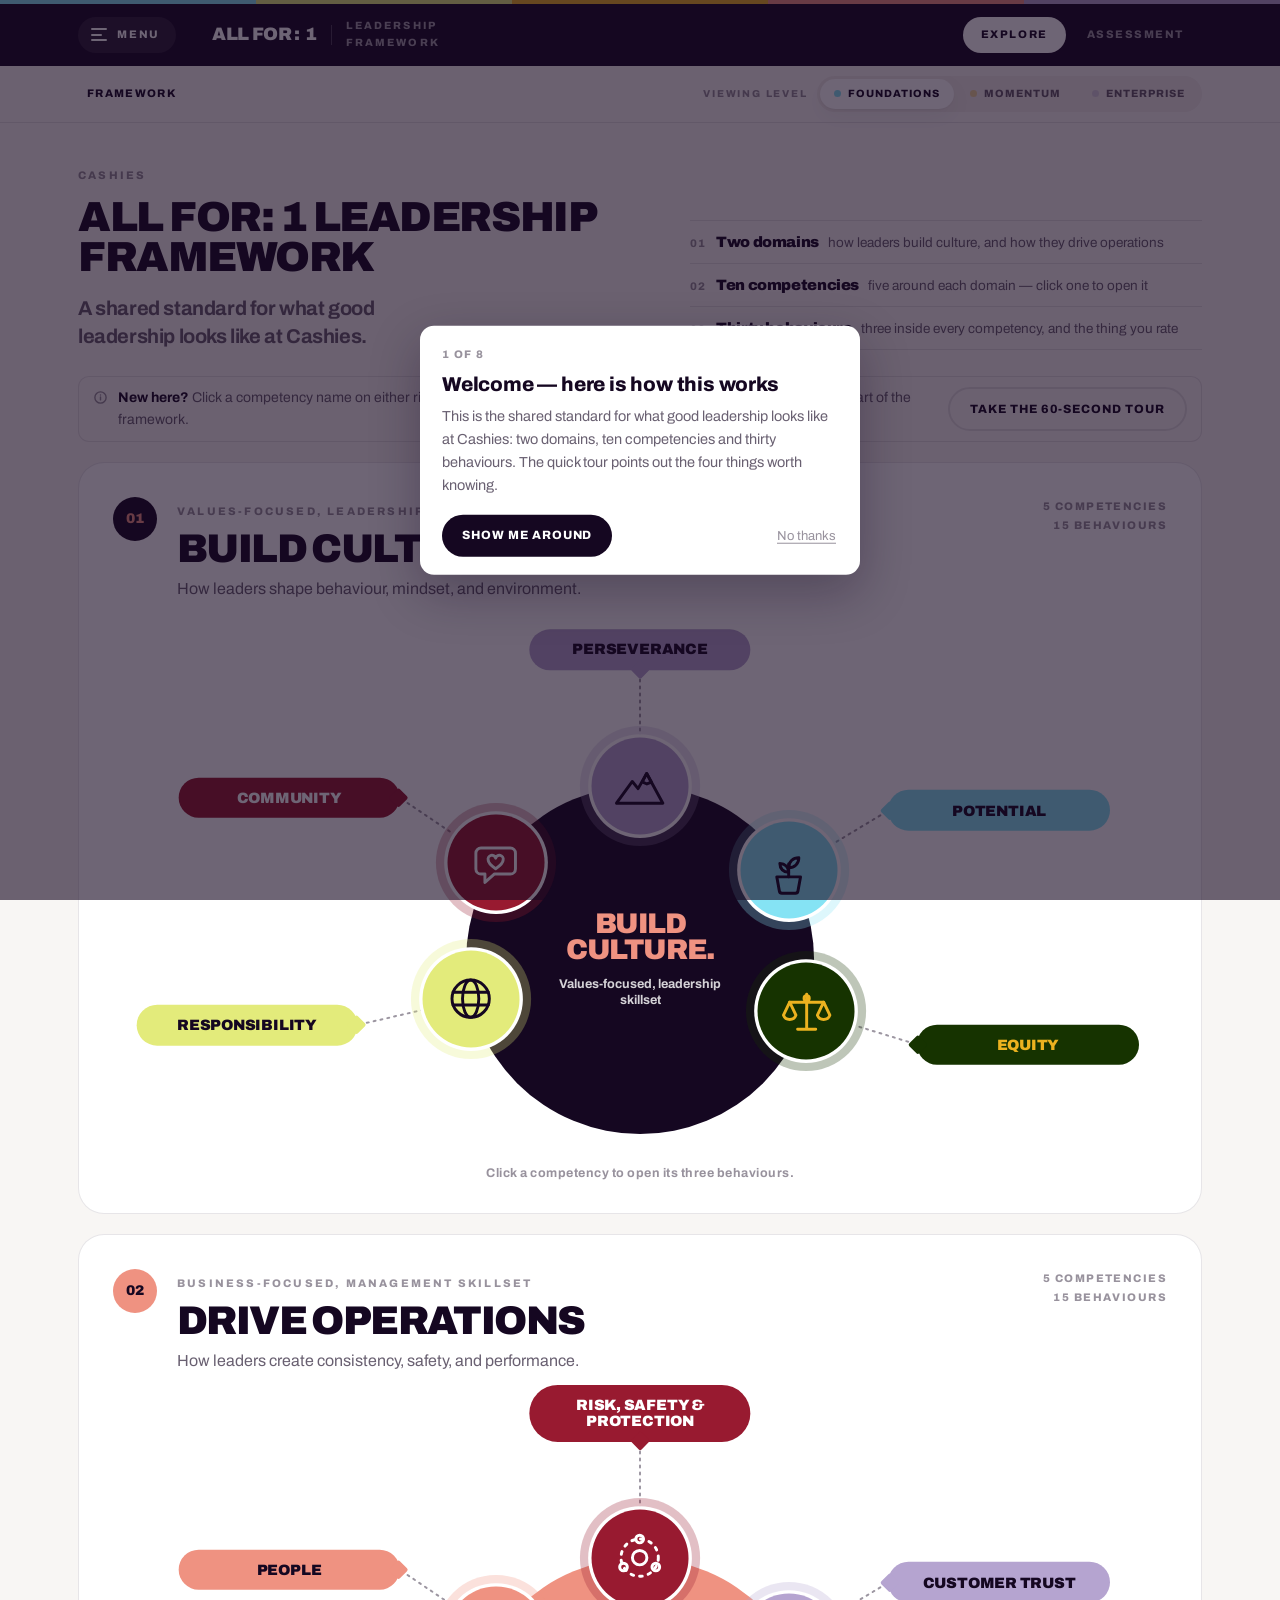
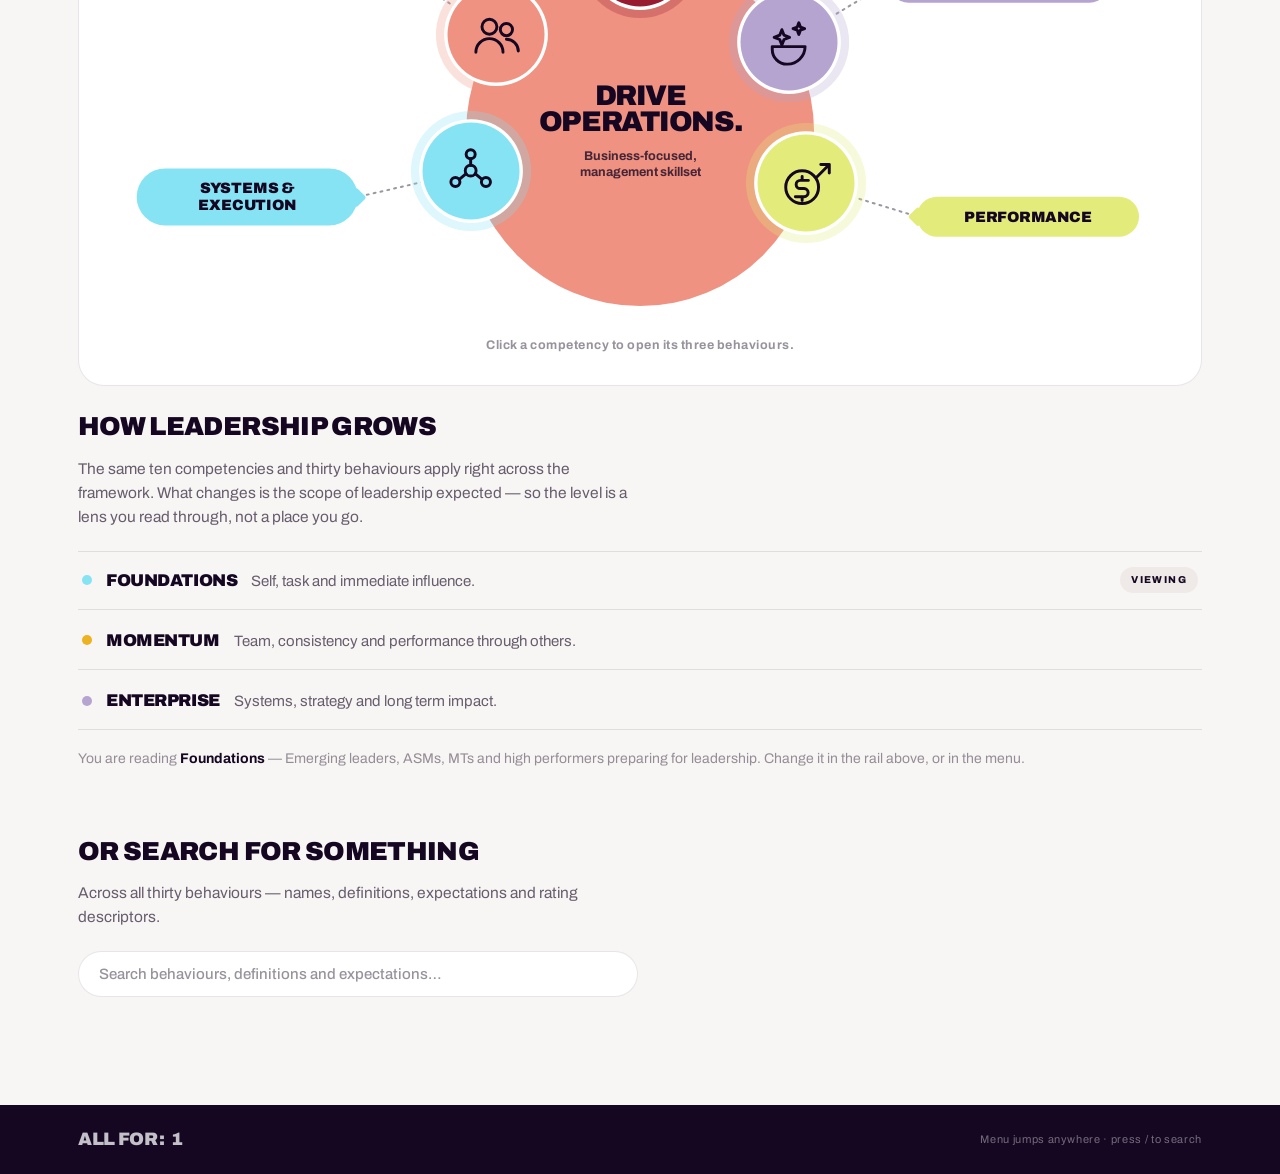
==== commit edd1613f: "Add a guided tour and a how-to line on every screen The tour is eight stops that drive the app thems" ====
--- a/index.html
+++ b/index.html
@@ -754,6 +754,152 @@
 }
 @keyframes fadeIn { from { opacity: 0; } }
 @keyframes slideIn { from { transform: translateX(-100%); } }
+
+/* ---------- How-to line ----------------------------------------------------
+   The same shape on every screen: a quiet, one-sentence "what do I do here".
+   ------------------------------------------------------------------------- */
+
+.howto {
+  display: flex;
+  flex-wrap: wrap;
+  gap: 10px;
+  align-items: center;
+  margin: 0 0 20px;
+  padding: 10px 14px;
+  border: 1px solid var(--rule);
+  border-radius: 11px;
+  background: var(--wash);
+  font-size: 14px;
+  line-height: 1.55;
+  color: var(--ink-mid);
+}
+.howto svg {
+  flex: none;
+  margin-top: 2px;
+  color: var(--ink-soft);
+  align-self: flex-start;
+  margin-top: 3px;
+}
+.howto > span {
+  flex: 1 1 340px;
+}
+.howto b {
+  color: var(--ink);
+  font-weight: 700;
+}
+.howto-cta {
+  flex: none;
+  margin-left: auto;
+}
+
+/* ---------- The tour -------------------------------------------------------
+   A blocker to stop stray clicks, a spotlight that dims everything but the
+   target, and a card that flips above or below depending on the room.
+   ------------------------------------------------------------------------- */
+
+.tour-block {
+  position: fixed;
+  inset: 0;
+  z-index: 300;
+}
+.tour-block[data-dim='true'] {
+  background: rgba(21, 7, 33, 0.62);
+}
+.tour-spot {
+  position: fixed;
+  z-index: 301;
+  border-radius: 14px;
+  pointer-events: none;
+  box-shadow: 0 0 0 9999px rgba(21, 7, 33, 0.62);
+  outline: 2px solid rgba(255, 255, 255, 0.92);
+}
+.tour-spot[hidden] { display: none; }
+
+.tour-card {
+  position: fixed;
+  z-index: 302;
+  width: min(370px, calc(100vw - 24px));
+  padding: 20px 22px 18px;
+  border-radius: 14px;
+  background: var(--paper);
+  box-shadow: 0 18px 50px rgba(21, 7, 33, 0.3);
+  animation: fadeIn 200ms ease both;
+}
+.tour-card[data-center='true'] {
+  left: 50%;
+  top: 50%;
+  transform: translate(-50%, -50%);
+  width: min(440px, calc(100vw - 24px));
+}
+.tc-count {
+  display: block;
+  font-size: 11px;
+  font-weight: 800;
+  letter-spacing: 0.12em;
+  text-transform: uppercase;
+  color: var(--ink-soft);
+}
+.tour-card h2 {
+  margin: 8px 0 8px;
+  font-size: 20px;
+  font-weight: 800;
+  line-height: 1.25;
+  letter-spacing: -0.01em;
+}
+.tour-card p {
+  margin: 0 0 18px;
+  font-size: 14.5px;
+  line-height: 1.6;
+  color: var(--ink-mid);
+}
+.tc-nav {
+  display: flex;
+  align-items: center;
+  gap: 10px;
+}
+.tc-skip {
+  margin-left: auto;
+  border: 0;
+  background: none;
+  padding: 6px 2px;
+  font: inherit;
+  font-size: 13px;
+  color: var(--ink-soft);
+  cursor: pointer;
+  text-decoration: underline;
+  text-underline-offset: 3px;
+}
+.tc-skip:hover { color: var(--ink); }
+
+.confirm-backdrop {
+  position: fixed;
+  inset: 0;
+  z-index: 200;
+  background: rgba(21, 7, 33, 0.5);
+  display: flex;
+  align-items: center;
+  justify-content: center;
+  animation: fadeIn 150ms ease both;
+}
+.confirm-box {
+  background: #fff;
+  border-radius: 14px;
+  padding: 28px 30px 22px;
+  max-width: 380px;
+  width: 90%;
+  box-shadow: 0 12px 40px rgba(0, 0, 0, 0.18);
+}
+.confirm-box p {
+  margin: 0 0 20px;
+  font-size: 15px;
+  line-height: 1.55;
+  color: #1c1332;
+}
+.confirm-btns {
+  display: flex;
+  gap: 10px;
+  justify-content: flex-end;
+}
 
 .drawer {
   position: fixed;
@@ -1422,7 +1568,7 @@
 @media (prefers-reduced-motion: reduce) {
   .layer[data-motion], .rating-card, .q-block, .orbit-node, .orbit-chip, .orbit-core { animation: none !important; }
   .orbit-leads line, .gauge .g-fill, .sr-fill { animation: none !important; }
-  .drawer, .dw-backdrop { animation: none !important; }
+  .drawer, .dw-backdrop, .tour-card { animation: none !important; }
   * { transition-duration: 1ms !important; }
 }
 
@@ -1432,7 +1578,8 @@
   @page { size: A4 portrait; margin: 12mm; }
 
   body { background: #fff !important; font-size: 10.5pt; }
-  .spectrum, .topbar, .rail, .footer, .rpt-actions, .toast, .print-hide { display: none !important; }
+  .spectrum, .topbar, .rail, .footer, .rpt-actions, .toast, .print-hide, .confirm-backdrop,
+  .tour-block, .tour-spot, .tour-card { display: none !important; }
 
   .layer { max-width: none; padding: 0; animation: none !important; }
 
@@ -1698,7 +1845,7 @@
    Brand tokens, drivers, icons and the wordmark live in brand.js.
    ========================================================================= */
 
-const FRAMEWORK = {"source":"All_For_1_Competency_Matrix_KF_Aligned.xlsx","competencies":[{"id":"responsibility","name":"Responsibility","behaviours":[{"id":"shows-up-consistently","name":"Shows up consistently","definition":"Delivers reliably and models commitment, especially when it counts.","levels":{"foundations":{"expectation":"Does what’s asked, shows dependability, and follows through.","ratings":{"needs-work":"Commitments are missed or completed inconsistently. Requires reminders, communicates late, or becomes unreliable when pressure increases.","great":"Does what’s asked, shows dependability, and follows through. Communicates early when a commitment is at risk.","smashing-it":"Anticipates commitments, plans ahead, and follows through without prompting. Helps others deliver reliably and strengthens confidence in the team."}},"momentum":{"expectation":"Leads by example and keeps standards high, even under pressure.","ratings":{"needs-work":"Personal standards fluctuate and the team sees inconsistent follow through. Pressure leads to lowered expectations, avoidable delays, or unhelpful shortcuts.","great":"Leads by example and keeps standards high, even under pressure. Reinforces reliable delivery across the team.","smashing-it":"Creates practical routines that improve team reliability, addresses slippage early, and maintains high standards without creating unnecessary pressure or dependency."}},"enterprise":{"expectation":"Designs systems, rhythms, and expectations that create consistent performance and reliability at scale.","ratings":{"needs-work":"Reliability depends on individual effort or heroics. Expectations and operating rhythms vary across teams, creating inconsistent outcomes.","great":"Designs systems, rhythms, and expectations that create consistent performance and reliability at scale.","smashing-it":"Uses data and feedback to strengthen reliability across the business, removes recurring points of failure, and reduces variation without creating excessive bureaucracy."}}}},{"id":"owns-the-outcome","name":"Owns the outcome","definition":"Takes responsibility for results and stays accountable through consequences.","levels":{"foundations":{"expectation":"Steps up to own results and fix what isn’t working.","ratings":{"needs-work":"Waits for others to solve problems, focuses on blame, or stops once their immediate task is complete. Issues remain unresolved.","great":"Steps up to own results and fix what isn’t working. Follows the issue through to a clear outcome.","smashing-it":"Takes ownership early, identifies the underlying cause, fixes the issue, and shares the learning so the same problem is less likely to recur."}},"momentum":{"expectation":"Holds self and others to commitments and sees things through.","ratings":{"needs-work":"Accountability is inconsistent. Avoids difficult follow up, accepts incomplete delivery, or does not address missed commitments within the team.","great":"Holds self and others to commitments and sees things through. Makes ownership and follow up clear.","smashing-it":"Creates strong accountability without blame, removes barriers to delivery, and uses missed commitments to improve expectations, capability, and team systems."}},"enterprise":{"expectation":"Owns complex, long term outcomes and makes deliberate trade offs that protect customer trust and business integrity.","ratings":{"needs-work":"Focuses on local or short term results while avoiding difficult enterprise trade offs. Consequences for customers, risk, or integrity are addressed too late.","great":"Owns complex, long term outcomes and makes deliberate trade offs that protect customer trust and business integrity.","smashing-it":"Anticipates second order consequences, communicates trade offs transparently, and embeds learning into strategy, governance, and future decisions."}}}},{"id":"sets-shared-expectations","name":"Sets shared expectations","definition":"Connects purpose, priorities, roles, and standards so people understand what good looks like and how to deliver it.","levels":{"foundations":{"expectation":"Asks thoughtful questions and checks for shared understanding before moving forward.","ratings":{"needs-work":"Assumes others understand, leaves roles or outcomes unclear, or begins work without confirming expectations. Rework and confusion result.","great":"Asks thoughtful questions and checks for shared understanding before moving forward.","smashing-it":"Clarifies outcomes, roles, timeframes, and constraints, then checks understanding and adjusts the approach before confusion becomes a problem."}},"momentum":{"expectation":"Defines what success looks like and aligns the team around clear priorities and standards.","ratings":{"needs-work":"Priorities or standards are vague, conflicting, or frequently changed without explanation. Team members interpret success differently.","great":"Defines what success looks like and aligns the team around clear priorities and standards.","smashing-it":"Translates priorities into practical measures, ownership, and operating rhythms, and resolves ambiguity or competing expectations early."}},"enterprise":{"expectation":"Connects purpose and strategy to clear, non negotiable expectations, systems, and leadership behaviour so people understand the direction and act consistently.","ratings":{"needs-work":"Purpose and strategy are not translated into consistent expectations. Standards vary across functions, messages conflict, or people cannot see how their work connects to direction.","great":"Connects purpose and strategy to clear, non negotiable expectations, systems, and leadership behaviour so people understand the direction and act consistently.","smashing-it":"Builds a compelling line of sight from purpose and strategy to measures, governance, systems, and leadership practice, tests understanding, and corrects drift early."}}}}]},{"id":"community","name":"Community","behaviours":[{"id":"communicates-with-clarity","name":"Communicates with clarity","definition":"Shares information clearly and appropriately so people stay aligned, informed, and able to act.","levels":{"foundations":{"expectation":"Explains ideas clearly and checks understanding in everyday interactions.","ratings":{"needs-work":"Information is unclear, incomplete, late, or overly complicated. Does not check whether others understand what is required.","great":"Explains ideas clearly and checks understanding in everyday interactions.","smashing-it":"Communicates concisely, confirms actions and ownership, and adapts the level of detail so others can act confidently."}},"momentum":{"expectation":"Adjusts message and style to suit the audience, keeping teams aligned and informed.","ratings":{"needs-work":"Uses the same message for every audience or communicates in a way that creates unnecessary confusion, overload, or misalignment.","great":"Adjusts message and style to suit the audience, keeping teams aligned and informed.","smashing-it":"Anticipates information needs, makes complex issues easy to understand, and uses the right channel and timing to maintain alignment."}},"enterprise":{"expectation":"Shapes communication across teams and functions, creating a clear and consistent narrative that supports strategic alignment and action.","ratings":{"needs-work":"Communication is fragmented or overly tactical. Different groups receive competing messages, trade offs are obscured, or people cannot translate the message into coordinated action.","great":"Shapes communication across teams and functions, creating a clear and consistent narrative that supports strategic alignment and action.","smashing-it":"Creates a coherent organisational narrative, surfaces trade offs clearly, equips leaders to carry the message consistently, and establishes communication rhythms that support fast, aligned decisions."}}}},{"id":"resolves-conflict","name":"Resolves conflict","definition":"Addresses tension constructively to maintain trust, progress, and productive working relationships.","levels":{"foundations":{"expectation":"Listens with empathy, raises issues early, and seeks support to resolve them.","ratings":{"needs-work":"Avoids tension, lets issues build, reacts emotionally, or discusses the problem with others rather than addressing it appropriately.","great":"Listens with empathy, raises issues early, and seeks support to resolve them.","smashing-it":"Raises concerns respectfully, listens for the underlying issue, contributes to a fair resolution, and follows up to confirm the relationship and work are back on track."}},"momentum":{"expectation":"Addresses conflict directly and fairly, balancing honesty with respect to keep teams aligned and productive.","ratings":{"needs-work":"Delays difficult conversations, takes sides, or handles similar conflicts inconsistently. The issue continues to affect performance or trust.","great":"Addresses conflict directly and fairly, balancing honesty with respect to keep teams aligned and productive.","smashing-it":"Facilitates productive challenge, addresses root causes rather than symptoms, and restores clarity, accountability, and trust after conflict."}},"enterprise":{"expectation":"Creates conditions where healthy challenge is expected, conflict is addressed early, and trust is maintained across teams or functions.","ratings":{"needs-work":"Cross functional tension is tolerated, politicised, or repeatedly escalated without resolution. Structural causes are left unchanged.","great":"Creates conditions where healthy challenge is expected, conflict is addressed early, and trust is maintained across teams or functions.","smashing-it":"Builds organisational capability and mechanisms for constructive disagreement, identifies recurring conflict patterns, and changes systems that create avoidable friction."}}}},{"id":"strengthens-team-culture","name":"Strengthens team culture","definition":"Builds relationships and environments where people feel connected, supported, and able to do their best work.","levels":{"foundations":{"expectation":"Contributes positively to team relationships and ways of working.","ratings":{"needs-work":"Is passive or negative about team culture, excludes others, or behaves in ways that reduce trust, cooperation, or psychological safety.","great":"Contributes positively to team relationships and ways of working.","smashing-it":"Models inclusion, supports colleagues, reinforces useful team norms, and helps create an environment where people can contribute confidently."}},"momentum":{"expectation":"Builds trust within the team and addresses behaviours that undermine performance or inclusion.","ratings":{"needs-work":"Ignores behaviours that damage trust or inclusion, relies on informal goodwill, or allows standards to vary across the team.","great":"Builds trust within the team and addresses behaviours that undermine performance or inclusion.","smashing-it":"Deliberately shapes team rituals, standards, and feedback, and builds shared ownership for a healthy, accountable culture."}},"enterprise":{"expectation":"Builds relationships and uses organisational influence across functions to align stakeholders, resolve barriers, and deliberately shape a collaborative, high performing culture at scale.","ratings":{"needs-work":"Culture is treated as messaging, relationships are narrow, stakeholder dynamics are ignored, and cross functional barriers or political friction repeatedly undermine outcomes.","great":"Builds relationships and uses organisational influence across functions to align stakeholders, resolve barriers, and deliberately shape a collaborative, high performing culture at scale.","smashing-it":"Builds influential networks, aligns incentives and leadership systems, measures culture drivers, and mobilises stakeholders across boundaries around shared outcomes."}}}}]},{"id":"perseverance","name":"Perseverance","behaviours":[{"id":"keeps-going","name":"Keeps going","definition":"Pushes through challenges and keeps things moving, even when the next step isn’t obvious.","levels":{"foundations":{"expectation":"Pushes through setbacks and follows things through to the end.","ratings":{"needs-work":"Gives up too quickly, loses focus after setbacks, or leaves work unfinished when the path becomes difficult or unclear.","great":"Pushes through setbacks and follows things through to the end.","smashing-it":"Stays steady, adjusts the plan when needed, seeks help early, and closes the loop even when the work becomes difficult."}},"momentum":{"expectation":"Balances focus with flexibility when priorities shift.","ratings":{"needs-work":"Becomes rigid or reactive when priorities change. The team experiences confusion, unnecessary churn, or loss of momentum.","great":"Balances focus with flexibility when priorities shift.","smashing-it":"Helps the team reprioritise calmly, protects essential outcomes, and adapts the plan without losing accountability or creating avoidable disruption."}},"enterprise":{"expectation":"Sustains momentum through prolonged complexity or uncertainty and prevents disruption to performance at scale.","ratings":{"needs-work":"Prolonged complexity creates strategic drift, reactive decisions, or sustained overload. Performance depends on repeated crisis responses.","great":"Sustains momentum through prolonged complexity or uncertainty and prevents disruption to performance at scale.","smashing-it":"Anticipates pressure points, sequences decisions deliberately, protects organisational capacity, and preserves strategic focus through extended uncertainty."}}}},{"id":"lifts-others","name":"Lifts others","definition":"Provides steadiness and confidence to others, especially during pressure or uncertainty.","levels":{"foundations":{"expectation":"Stays positive and encourages teammates.","ratings":{"needs-work":"Passes stress to others, focuses mainly on what is going wrong, or withdraws support when pressure increases.","great":"Stays positive and encourages teammates.","smashing-it":"Notices when others are struggling, offers practical support, and recognises progress without minimising genuine challenges."}},"momentum":{"expectation":"Builds belief in others and celebrates progress.","ratings":{"needs-work":"Motivation is inconsistent or relies on generic encouragement. Pressure reduces confidence, ownership, or energy across the team.","great":"Builds belief in others and celebrates progress.","smashing-it":"Builds confidence through clear context, coaching, recognition, and meaningful ownership, especially when results are difficult."}},"enterprise":{"expectation":"Creates stability and focus through visible leadership during sustained pressure or change.","ratings":{"needs-work":"Leadership is invisible or inconsistent during major change. Messages lack credibility or fail to create confidence and focus.","great":"Creates stability and focus through visible leadership during sustained pressure or change.","smashing-it":"Sustains confidence across the business through transparent communication, visible decisions, practical support systems, and consistent leadership behaviour."}}}},{"id":"finds-a-way","name":"Finds a way","definition":"Removes obstacles and adapts approaches to keep progress moving.","levels":{"foundations":{"expectation":"Looks for ways around small roadblocks.","ratings":{"needs-work":"Waits for someone else to solve routine obstacles, repeats an approach that is not working, or stops without escalating appropriately.","great":"Looks for ways around small roadblocks.","smashing-it":"Tests practical alternatives, uses available resources, escalates with useful context, and shares solutions that may help others."}},"momentum":{"expectation":"Removes obstacles so the team can keep moving.","ratings":{"needs-work":"Accepts barriers as fixed, removes only immediate symptoms, or allows recurring obstacles to consume team time and energy.","great":"Removes obstacles so the team can keep moving.","smashing-it":"Coordinates resources, addresses root causes, and improves processes so the same barrier is less likely to recur."}},"enterprise":{"expectation":"Anticipates systemic barriers and reshapes conditions so progress can continue across teams, functions, or markets.","ratings":{"needs-work":"Systemic barriers remain in place while teams rely on local workarounds. Constraints are shifted between functions rather than resolved.","great":"Anticipates systemic barriers and reshapes conditions so progress can continue across teams, functions, or markets.","smashing-it":"Redesigns structures, policies, or investment decisions to remove systemic constraints and tracks whether progress improves without creating new barriers elsewhere."}}}}]},{"id":"potential","name":"Potential","behaviours":[{"id":"asks-and-explores","name":"Asks and explores","definition":"Uses curiosity, questions, insight, and external perspective to understand the bigger picture and explore what is possible.","levels":{"foundations":{"expectation":"Seeks to understand by asking questions and testing ideas.","ratings":{"needs-work":"Makes assumptions, asks only surface questions, or accepts the first answer without testing whether it is accurate or useful.","great":"Seeks to understand by asking questions and testing ideas.","smashing-it":"Asks thoughtful questions, runs small tests, and connects learning to customer, team, or business impact."}},"momentum":{"expectation":"Shares insights and connects dots to improve work.","ratings":{"needs-work":"Works within a narrow view, shares observations without turning them into action, or overlooks useful links between information and operational issues.","great":"Shares insights and connects dots to improve work.","smashing-it":"Synthesises data, experience, and stakeholder input to identify patterns and convert insight into practical improvements."}},"enterprise":{"expectation":"Scans customer, market, regulatory, technology, and emerging business trends to identify future risks and opportunities and inform strategic choices.","ratings":{"needs-work":"Focuses mainly on internal historical information. Customer, market, regulatory, technology, or competitor shifts are noticed too late.","great":"Scans customer, market, regulatory, technology, and emerging business trends to identify future risks and opportunities and inform strategic choices.","smashing-it":"Creates systematic horizon scanning and experimentation, challenges strategic assumptions, and converts weak signals into clear choices, scenarios, and investment decisions."}}}},{"id":"challenges-the-norm","name":"Challenges the norm","definition":"Questions assumptions and existing practices to find better ways forward.","levels":{"foundations":{"expectation":"Brings fresh thinking and voices ideas that could make things better.","ratings":{"needs-work":"Accepts inefficient practices without question, or raises complaints without offering a constructive idea or evidence.","great":"Brings fresh thinking and voices ideas that could make things better.","smashing-it":"Offers evidence based improvements, tests ideas safely, and uses feedback to refine the approach rather than defending the first solution."}},"momentum":{"expectation":"Tests assumptions and takes smart risks to spark progress.","ratings":{"needs-work":"Challenges inconsistently, takes unnecessary risks, or introduces change without a clear hypothesis, stakeholder support, or learning plan.","great":"Tests assumptions and takes smart risks to spark progress.","smashing-it":"Frames clear hypotheses, builds support, runs controlled tests, and scales or stops ideas based on evidence."}},"enterprise":{"expectation":"Challenges entrenched thinking and redirects effort or investment to improve future outcomes at scale.","ratings":{"needs-work":"Protects the status quo despite evidence, or drives large change without sufficient analysis of value, risk, and organisational capacity.","great":"Challenges entrenched thinking and redirects effort or investment to improve future outcomes at scale.","smashing-it":"Builds a disciplined portfolio of change, stops low value work, reallocates resources decisively, and measures whether strategic outcomes improve."}}}},{"id":"learns-and-adapts","name":"Learns and adapts","definition":"Uses feedback, reflection, experimentation, and learning to understand their impact and adapt how they work.","levels":{"foundations":{"expectation":"Seeks feedback, recognises strengths and development gaps, and applies learning to improve.","ratings":{"needs-work":"Avoids or dismisses feedback, has limited awareness of their impact, or repeats the same approach despite evidence it is not working.","great":"Seeks feedback, recognises strengths and development gaps, and applies learning to improve. Reflects on outcomes and adjusts behaviour.","smashing-it":"Actively seeks varied feedback, tests new approaches, tracks their impact, and shares learning that helps peers adapt."}},"momentum":{"expectation":"Reflects on their impact, adapts their leadership approach, and models continuous learning for the team.","ratings":{"needs-work":"Defends their usual approach, reacts poorly to feedback, or expects the team to adapt while their own behaviour remains unchanged.","great":"Reflects on their impact, adapts their leadership approach, and models continuous learning for the team.","smashing-it":"Creates regular reflection and feedback loops, adapts style to people and context, and normalises experimentation and learning from mistakes."}},"enterprise":{"expectation":"Builds an adaptive learning culture, tests strategic assumptions, and evolves leadership practices as conditions change.","ratings":{"needs-work":"Leadership practices remain fixed despite changing conditions, feedback is filtered, or failed assumptions are defended rather than examined.","great":"Builds an adaptive learning culture, tests strategic assumptions, and evolves leadership practices as conditions change.","smashing-it":"Builds enterprise feedback and learning loops, changes course early when evidence shifts, and models visible unlearning that increases organisational adaptability."}}}}]},{"id":"equity","name":"Equity","behaviours":[{"id":"values-differences","name":"Values differences","definition":"Respects diverse backgrounds, experiences, and perspectives to create inclusive teams where everyone can contribute.","levels":{"foundations":{"expectation":"Is respectful of others’ views, even when different from their own.","ratings":{"needs-work":"Dismisses, interrupts, or excludes different perspectives, or becomes defensive when others challenge their view.","great":"Is respectful of others’ views, even when different from their own.","smashing-it":"Actively seeks different perspectives, changes their view when evidence supports it, and helps others contribute safely and confidently."}},"momentum":{"expectation":"Invites different perspectives to broaden thinking and decisions.","ratings":{"needs-work":"Consults the same voices, treats inclusion as a formality, or gathers input without allowing it to influence the decision.","great":"Invites different perspectives to broaden thinking and decisions.","smashing-it":"Designs inclusive decision processes, addresses bias or unequal participation, and shows how diverse input improved the outcome."}},"enterprise":{"expectation":"Builds environments where diverse perspectives are actively used to improve decision quality and reduce bias at scale.","ratings":{"needs-work":"Diversity is treated symbolically rather than embedded in governance, talent, strategy, or decision processes.","great":"Builds environments where diverse perspectives are actively used to improve decision quality and reduce bias at scale.","smashing-it":"Embeds diverse input into governance, data, workforce, and strategic decisions, and measures whether decision quality and equity outcomes improve."}}}},{"id":"makes-ethical-decisions","name":"Makes ethical decisions","definition":"Uses integrity and sound judgement to do what is right, even when choices are complex or uncomfortable.","levels":{"foundations":{"expectation":"Acts with integrity and checks decisions align with our standards.","ratings":{"needs-work":"Ignores standards, hides concerns, takes convenient shortcuts, or proceeds despite uncertainty without checking what is right.","great":"Acts with integrity and checks decisions align with our standards.","smashing-it":"Identifies conflicts early, seeks appropriate advice, documents the rationale, and speaks up when a decision may not meet the organisation’s standards."}},"momentum":{"expectation":"Navigates grey areas using judgement, facts, and values.","ratings":{"needs-work":"Applies values inconsistently in grey areas or allows delivery pressure, relationships, or personal preference to override sound judgement.","great":"Navigates grey areas using judgement, facts, and values.","smashing-it":"Creates a transparent decision process, balances evidence and values, and helps others make principled decisions without avoiding accountability."}},"enterprise":{"expectation":"Sets ethical boundaries for the business and supports leaders to make principled decisions under pressure and uncertainty.","ratings":{"needs-work":"Ethical boundaries and escalation paths are unclear, or exceptions are normalised when pressure increases.","great":"Sets ethical boundaries for the business and supports leaders to make principled decisions under pressure and uncertainty.","smashing-it":"Embeds ethical governance, tests the broader consequences of decisions, learns from near misses, and maintains integrity when the commercial pressure is highest."}}}},{"id":"shows-empathy","name":"Shows empathy","definition":"Considers the human impact of decisions and leads with care and respect.","levels":{"foundations":{"expectation":"Shows empathy, listens without judgement, and includes others in daily interactions.","ratings":{"needs-work":"Interrupts, judges, overlooks personal impact, or responds in a way that makes others less willing to speak openly.","great":"Shows empathy, listens without judgement, and includes others in daily interactions.","smashing-it":"Listens for what is said and unsaid, adapts support to the person, and checks whether the interaction led to a respectful and useful outcome."}},"momentum":{"expectation":"Adapts behaviour to meet people where they are, ensuring diverse perspectives shape team decisions.","ratings":{"needs-work":"Uses a one size fits all approach, or shows empathy without maintaining clear standards, accountability, and fair treatment.","great":"Adapts behaviour to meet people where they are, ensuring diverse perspectives shape team decisions.","smashing-it":"Balances care, clarity, and accountability, and ensures team decisions reflect the genuine needs and perspectives of affected people."}},"enterprise":{"expectation":"Balances empathy with accountability, ensuring decisions are fair, humane, and sustainable across teams or communities.","ratings":{"needs-work":"Major decisions are detached from human impact or produce uneven consequences that are identified only after implementation.","great":"Balances empathy with accountability, ensuring decisions are fair, humane, and sustainable across teams or communities.","smashing-it":"Uses impact assessment and stakeholder feedback to design humane, sustainable decisions, and acts early where outcomes are unfair or disproportionately harmful."}}}}]},{"id":"people","name":"People","behaviours":[{"id":"leads-the-employee-lifecycle","name":"Leads the employee lifecycle","definition":"Brings people into the business, supports them to succeed, and manages transitions well.","levels":{"foundations":{"expectation":"Understands the stages of the lifecycle and supports basic processes where directed.","ratings":{"needs-work":"Has limited awareness of lifecycle requirements, misses process steps, or provides poor handovers during onboarding, development, or transition activities.","great":"Understands the stages of the lifecycle and supports basic processes where directed.","smashing-it":"Prepares well, completes lifecycle tasks accurately and on time, and helps people understand what to expect during key transitions."}},"momentum":{"expectation":"Manages hiring, onboarding, development, and exits to maintain team stability and capability.","ratings":{"needs-work":"Hiring, onboarding, development, or exit practices are inconsistent and create avoidable capability, experience, or compliance gaps.","great":"Manages hiring, onboarding, development, and exits to maintain team stability and capability.","smashing-it":"Uses feedback and people data to improve lifecycle quality, addresses recurring experience or capability gaps, and plans transitions before they become disruptive."}},"enterprise":{"expectation":"Designs and improves people practices and workforce planning to support sustainable capability across the business.","ratings":{"needs-work":"Workforce planning is reactive and people practices are fragmented across the business. Future capability needs are not translated into action.","great":"Designs and improves people practices and workforce planning to support sustainable capability across the business.","smashing-it":"Anticipates future skills and workforce shifts, integrates talent and workforce planning, and measures whether people practices improve capability, mobility, and sustainability."}}}},{"id":"builds-capability","name":"Builds capability","definition":"Develops the skills and confidence people need to perform now and into the future.","levels":{"foundations":{"expectation":"Shares knowledge, gives useful feedback, and supports others to build confidence in core skills.","ratings":{"needs-work":"Holds knowledge, gives vague or unhelpful feedback, or takes over tasks rather than supporting others to learn.","great":"Shares knowledge, gives useful feedback, and supports others to build confidence in core skills.","smashing-it":"Explains and demonstrates skills clearly, creates safe practice, checks understanding, and helps colleagues become more independent."}},"momentum":{"expectation":"Coaches others, gives clear feedback, and builds capability within the team.","ratings":{"needs-work":"Provides limited coaching, unclear feedback, or relies on personally fixing problems rather than building team capability.","great":"Coaches others, gives clear feedback, and builds capability within the team.","smashing-it":"Tailors coaching to individual needs, creates deliberate practice, tracks development over time, and increases independent performance across the team."}},"enterprise":{"expectation":"Builds long term capability through succession planning, role design, and development pathways at scale.","ratings":{"needs-work":"Capability planning is disconnected from strategy, succession depth is weak, and key roles depend on individual incumbents.","great":"Builds long term capability through succession planning, role design, and development pathways at scale.","smashing-it":"Links capability investment to strategic priorities, builds measurable readiness and mobility, and creates succession depth for critical future roles."}}}},{"id":"drives-engagement","name":"Drives engagement","definition":"Creates conditions where people are motivated, accountable, and committed to their work.","levels":{"foundations":{"expectation":"Contributes positively to the team and takes responsibility for own engagement.","ratings":{"needs-work":"Is consistently disengaged, cynical, or passive and places full responsibility for motivation on other people.","great":"Contributes positively to the team and takes responsibility for own engagement.","smashing-it":"Raises concerns constructively, supports team participation, and contributes energy and ownership even when conditions are not ideal."}},"momentum":{"expectation":"Builds trust, addresses disengagement, and creates a team environment where people want to perform.","ratings":{"needs-work":"Avoids signs of disengagement or relies mainly on messages, activities, or incentives without addressing the actual causes.","great":"Builds trust, addresses disengagement, and creates a team environment where people want to perform.","smashing-it":"Diagnoses engagement drivers, acts on what can be changed, follows up transparently, and strengthens both belonging and accountability."}},"enterprise":{"expectation":"Shapes leadership practices, expectations, and systems that sustain engagement across teams or functions.","ratings":{"needs-work":"Engagement is treated as an occasional survey or communication activity rather than an outcome of leadership, workload, systems, and decisions.","great":"Shapes leadership practices, expectations, and systems that sustain engagement across teams or functions.","smashing-it":"Aligns leadership routines, workload, recognition, employee voice, and systems, then uses evidence to sustain engagement through changing business conditions."}}}}]},{"id":"systems-execution","name":"Systems & Execution","behaviours":[{"id":"runs-daily-operations","name":"Runs daily operations","definition":"Ensures day to day work is planned, organised, and delivered reliably.","levels":{"foundations":{"expectation":"Follows established processes and completes operational tasks as required.","ratings":{"needs-work":"Processes are followed inconsistently, operational tasks are late or incomplete, or routine dependencies are overlooked.","great":"Follows established processes and completes operational tasks as required.","smashing-it":"Plans ahead, identifies routine dependencies, closes issues promptly, and suggests practical improvements to everyday work."}},"momentum":{"expectation":"Plans and coordinates work so the team delivers reliably and issues are addressed quickly.","ratings":{"needs-work":"Work is managed reactively, ownership is unclear, and recurring operational failures or bottlenecks are not addressed.","great":"Plans and coordinates work so the team delivers reliably and issues are addressed quickly.","smashing-it":"Creates clear operating rhythms, contingency plans, and continuous improvement routines that increase reliability and reduce avoidable escalation."}},"enterprise":{"expectation":"Designs operating rhythms and structures that enable consistent execution across teams or locations.","ratings":{"needs-work":"The operating model is fragmented and execution depends on local heroics. Similar teams or locations use incompatible rhythms and structures.","great":"Designs operating rhythms and structures that enable consistent execution across teams or locations.","smashing-it":"Simplifies and strengthens the operating model, standardises where it adds value, preserves necessary local flexibility, and measures execution reliability."}}}},{"id":"uses-systems-and-data","name":"Uses systems and data","definition":"Uses data, digital tools, systems, and information to support sound decisions and performance.","levels":{"foundations":{"expectation":"Uses required systems correctly, keeps information accurate, and uses basic data to support decisions.","ratings":{"needs-work":"Uses required systems incorrectly or inconsistently, keeps unreliable information, or ignores available data when making routine decisions.","great":"Uses required systems correctly, keeps information accurate, and uses basic data to support decisions.","smashing-it":"Maintains high data quality, uses available information to identify issues, and helps others use systems safely and correctly."}},"momentum":{"expectation":"Uses data and systems to track performance, test decisions, and improve how work is done.","ratings":{"needs-work":"Produces reports without useful interpretation, relies mainly on intuition, or changes work without tracking whether the change helped.","great":"Uses data and systems to track performance, test decisions, and improve how work is done.","smashing-it":"Combines data with operational context, tests likely causes, uses digital tools appropriately, and tracks whether changes improve performance."}},"enterprise":{"expectation":"Builds data and digital capability, adopts useful technology, and creates system discipline so decisions and performance are informed, comparable, and scalable.","ratings":{"needs-work":"Data definitions, digital practices, and system adoption vary across functions. Decisions are unreliable and technology is added without clear value or adoption.","great":"Builds data and digital capability, adopts useful technology, and creates system discipline so decisions and performance are informed, comparable, and scalable.","smashing-it":"Establishes strong data governance and decision rhythms, improves adoption, and selectively scales technology that measurably improves judgement, customer outcomes, or productivity."}}}},{"id":"prioritises-for-impact","name":"Prioritises for impact","definition":"Focuses effort on what will make the biggest difference.","levels":{"foundations":{"expectation":"Manages time and tasks to meet priorities.","ratings":{"needs-work":"Spends time on lower value activity, misses key deadlines, or does not raise conflicting priorities until delivery is already affected.","great":"Manages time and tasks to meet priorities.","smashing-it":"Clarifies what matters most, sequences work effectively, renegotiates early, and protects the outcomes with the greatest value or risk."}},"momentum":{"expectation":"Balances competing demands and reallocates effort to what matters most.","ratings":{"needs-work":"Spreads effort too thinly, changes priorities without clear trade offs, or keeps low value work active while critical outcomes slip.","great":"Balances competing demands and reallocates effort to what matters most.","smashing-it":"Uses impact, risk, and dependencies to allocate effort, stops or defers low value work, and communicates trade offs clearly."}},"enterprise":{"expectation":"Sets clear priorities and trade offs so resources are focused on the highest impact outcomes.","ratings":{"needs-work":"Strategic priorities proliferate, resources remain misaligned, and the organisation lacks the capacity to execute what has been committed.","great":"Sets clear priorities and trade offs so resources are focused on the highest impact outcomes.","smashing-it":"Links portfolio and resource decisions to strategy, revisits trade offs as conditions change, and actively stops work that no longer justifies its cost."}}}}]},{"id":"risk-safety-protection","name":"Risk, Safety & Protection","behaviours":[{"id":"follows-safety-and-compliance-standards","name":"Follows safety and compliance standards","definition":"Ensures required rules, policies, and practices are followed consistently.","levels":{"foundations":{"expectation":"Follows safety and compliance requirements in daily work.","ratings":{"needs-work":"Takes shortcuts, is unaware of required standards, or does not report uncertainty, incidents, or non compliance promptly.","great":"Follows safety and compliance requirements in daily work.","smashing-it":"Models the standards, checks when unsure, raises concerns early, and helps others understand the safe and compliant way to work."}},"momentum":{"expectation":"Monitors compliance and addresses issues to keep the team operating safely.","ratings":{"needs-work":"Monitoring is inconsistent, compliance is treated as administration, or identified gaps are corrected temporarily without addressing the cause.","great":"Monitors compliance and addresses issues to keep the team operating safely.","smashing-it":"Builds routine checks, investigates recurring gaps, corrects root causes, and verifies that actions have genuinely improved safety and compliance."}},"enterprise":{"expectation":"Sets clear expectations and systems that embed safety and compliance across the business.","ratings":{"needs-work":"Policies, controls, and accountability are unclear or disconnected from how work is actually performed across the business.","great":"Sets clear expectations and systems that embed safety and compliance across the business.","smashing-it":"Integrates compliance into operating design, governance, assurance, and leadership accountability, and tests whether controls are effective in practice."}}}},{"id":"identifies-and-addresses-risk-early","name":"Identifies and addresses risk early","definition":"Anticipates potential issues and acts before they escalate.","levels":{"foundations":{"expectation":"Raises risks or concerns when they are identified.","ratings":{"needs-work":"Misses, withholds, or delays raising a risk, or reports it without enough information for others to act.","great":"Raises risks or concerns when they are identified.","smashing-it":"Notices early warning signs, records and escalates the risk with useful context, and suggests sensible immediate controls."}},"momentum":{"expectation":"Assesses risk and takes action to reduce impact or prevent recurrence.","ratings":{"needs-work":"Responds mainly after incidents, uses superficial assessments, or implements actions without checking whether risk has reduced.","great":"Assesses risk and takes action to reduce impact or prevent recurrence.","smashing-it":"Assesses likelihood and consequence, implements proportionate controls, assigns ownership, and reviews whether recurrence has been prevented."}},"enterprise":{"expectation":"Builds risk awareness and controls so emerging risks are identified and managed at scale.","ratings":{"needs-work":"Risk insight is fragmented, emerging risks lack ownership, and controls are added without a coherent view of enterprise exposure.","great":"Builds risk awareness and controls so emerging risks are identified and managed at scale.","smashing-it":"Creates horizon scanning, clear ownership, aggregated risk insight, and resilience testing so the business can act before emerging threats become material."}}}},{"id":"prevents-harm-to-people-and-customers","name":"Prevents harm to people and customers","definition":"Takes action to protect people, customers, and the business from harm.","levels":{"foundations":{"expectation":"Acts safely and supports others to do the same.","ratings":{"needs-work":"Acts unsafely, stays silent when others are at risk, or assumes someone else will intervene.","great":"Acts safely and supports others to do the same.","smashing-it":"Intervenes respectfully, secures the immediate situation, reports what occurred, and follows through until the risk is controlled."}},"momentum":{"expectation":"Intervenes when safety or customer protection is at risk.","ratings":{"needs-work":"Delays intervention because of delivery pressure, applies protection standards inconsistently, or addresses the incident without removing the cause.","great":"Intervenes when safety or customer protection is at risk.","smashing-it":"Empowers immediate action, coordinates an effective response, removes root causes, and turns incidents or near misses into team learning."}},"enterprise":{"expectation":"Designs safeguards and decision frameworks that prevent harm across teams, locations, or markets.","ratings":{"needs-work":"Safeguards are designed mainly after harm occurs and vary across the business. Decisions rely on individual judgement without sufficient protection.","great":"Designs safeguards and decision frameworks that prevent harm across teams, locations, or markets.","smashing-it":"Builds layered controls, stress tests safeguards, monitors leading indicators, and adapts the operating model before changing conditions create harm."}}}}]},{"id":"customer-trust","name":"Customer Trust","behaviours":[{"id":"understands-customer-needs","name":"Understands customer needs","definition":"Seeks to understand what customers need and what fairness looks like in practice.","levels":{"foundations":{"expectation":"Listens to customers and follows customer focused practices.","ratings":{"needs-work":"Assumes what the customer needs, does not listen carefully, or applies a process without understanding the customer’s situation.","great":"Listens to customers and follows customer focused practices.","smashing-it":"Asks useful questions, clarifies the need, explains realistic options, and captures feedback that could improve the experience."}},"momentum":{"expectation":"Uses customer insight to guide decisions and improve how the team operates.","ratings":{"needs-work":"Treats customer feedback as isolated anecdotes or makes decisions mainly from an internal operational perspective.","great":"Uses customer insight to guide decisions and improve how the team operates.","smashing-it":"Synthesises customer feedback and performance evidence, identifies patterns or segments, changes team practices, and checks whether the experience improves."}},"enterprise":{"expectation":"Builds customer insight into strategy, systems, and decision making across the business.","ratings":{"needs-work":"Customer insight is ad hoc, delayed, or absent from strategy, investment, and governance decisions.","great":"Builds customer insight into strategy, systems, and decision making across the business.","smashing-it":"Creates reliable customer insight loops, embeds them into planning and investment, and tracks whether strategic choices strengthen trust and customer outcomes."}}}},{"id":"delivers-fair-consistent-experiences","name":"Delivers fair, consistent experiences","definition":"Ensures customers experience the business in a reliable and fair way.","levels":{"foundations":{"expectation":"Follows processes so customers are treated consistently.","ratings":{"needs-work":"Applies processes inconsistently, takes shortcuts, or treats similar customers differently without a sound reason.","great":"Follows processes so customers are treated consistently.","smashing-it":"Identifies ambiguity, explains decisions clearly, escalates potentially unfair processes, and helps maintain consistent treatment."}},"momentum":{"expectation":"Addresses inconsistencies and reinforces fair treatment across the team.","ratings":{"needs-work":"Accepts avoidable variation, bias, or inconsistent judgement across the team and does not calibrate expectations or decisions.","great":"Addresses inconsistencies and reinforces fair treatment across the team.","smashing-it":"Uses case reviews, feedback, and calibration to identify recurring inconsistency and fixes the team practices or process causing it."}},"enterprise":{"expectation":"Designs standards and operating models that deliver consistent customer experiences at scale.","ratings":{"needs-work":"Standards vary across channels or locations and exceptions are unmanaged, producing inconsistent or unfair customer outcomes.","great":"Designs standards and operating models that deliver consistent customer experiences at scale.","smashing-it":"Builds principles, controls, and quality measures that maintain fairness and consistency while preserving justified professional judgement."}}}},{"id":"builds-lasting-trust","name":"Builds lasting trust","definition":"Acts in ways that strengthen long term customer confidence in the business.","levels":{"foundations":{"expectation":"Acts honestly and follows through on commitments to customers.","ratings":{"needs-work":"Overpromises, avoids difficult information, fails to follow up, or does not take ownership when the customer experience goes wrong.","great":"Acts honestly and follows through on commitments to customers.","smashing-it":"Sets realistic expectations, communicates changes early, owns service recovery, and leaves the customer clear about what will happen next."}},"momentum":{"expectation":"Balances customer needs with business outcomes to maintain trust.","ratings":{"needs-work":"Optimises short term operational or commercial results at the expense of fairness, transparency, or long term customer confidence.","great":"Balances customer needs with business outcomes to maintain trust.","smashing-it":"Makes transparent trade offs, coaches the team to protect trust, and uses complaints or recovery situations to strengthen future practice."}},"enterprise":{"expectation":"Makes trade offs that protect customer trust and the reputation of the business over time.","ratings":{"needs-work":"Customer reputation is considered too late, or incentives and decisions encourage short term outcomes that weaken trust.","great":"Makes trade offs that protect customer trust and the reputation of the business over time.","smashing-it":"Embeds trust into strategy, risk, incentives, and measures, and acts early when decisions or emerging issues could damage long term confidence."}}}}]},{"id":"performance","name":"Performance","behaviours":[{"id":"sets-clear-performance-goals","name":"Sets clear performance goals","definition":"Defines what success looks like and how it will be measured.","levels":{"foundations":{"expectation":"Works to agreed goals and understands performance expectations.","ratings":{"needs-work":"Does not understand or work consistently towards agreed expectations, and progress or delivery risks are not raised early.","great":"Works to agreed goals and understands performance expectations.","smashing-it":"Clarifies measures, milestones, and dependencies, tracks progress, and raises risks early enough for action to be taken."}},"momentum":{"expectation":"Sets clear goals for the team and tracks progress against them.","ratings":{"needs-work":"Team goals are vague, activity based, misaligned, or not reviewed often enough to guide performance.","great":"Sets clear goals for the team and tracks progress against them.","smashing-it":"Sets outcome based goals, aligns ownership and resources, reviews progress frequently, and resets the plan when evidence changes."}},"enterprise":{"expectation":"Establishes performance priorities and measures that align strategy, effort, and outcomes across the business.","ratings":{"needs-work":"Measures are excessive, conflicting, or disconnected from strategy, creating competing incentives and unclear organisational focus.","great":"Establishes performance priorities and measures that align strategy, effort, and outcomes across the business.","smashing-it":"Creates a coherent performance architecture, links leading and lagging measures, and removes metrics or incentives that drive the wrong behaviour."}}}},{"id":"uses-insight-and-judgement","name":"Uses insight and judgement","definition":"Uses evidence, commercial understanding, and sound judgement to make decisions and improve performance over time.","levels":{"foundations":{"expectation":"Uses basic operational, customer, and financial information to make sound decisions and adjust own work.","ratings":{"needs-work":"Ignores available operational, customer, or financial information, repeats avoidable mistakes, or makes decisions without checking likely impact.","great":"Uses basic operational, customer, and financial information to make sound decisions and adjust own work.","smashing-it":"Looks for patterns, checks assumptions, explains the decision rationale, tests a practical change, and applies the learning to future work."}},"momentum":{"expectation":"Reviews operational, customer, people, risk, and financial results to identify patterns, make decisions, and improve team performance.","ratings":{"needs-work":"Reports results without diagnosing causes, relies on a single measure, or makes decisions without considering customer, people, risk, and financial consequences.","great":"Reviews operational, customer, people, risk, and financial results to identify patterns, make decisions, and improve team performance.","smashing-it":"Combines data and stakeholder input, tests likely causes, makes transparent trade offs, and tracks whether decisions improve the intended outcomes."}},"enterprise":{"expectation":"Uses commercial, market, customer, risk, and financial insight to guide strategy, investment, and performance at scale.","ratings":{"needs-work":"Strategic decisions rely mainly on opinion or siloed data. Commercial, market, customer, risk, or financial implications are not integrated.","great":"Uses commercial, market, customer, risk, and financial insight to guide strategy, investment, and performance at scale.","smashing-it":"Builds enterprise insight loops, separates signal from noise, tests scenarios and assumptions, and reallocates investment or effort based on evidence and post decision learning."}}}},{"id":"delivers-sustainable-outcomes","name":"Delivers sustainable outcomes","definition":"Balances short term delivery with long term commercial health, customer trust, risk, quality, and capability.","levels":{"foundations":{"expectation":"Meets targets while following required standards and using resources responsibly.","ratings":{"needs-work":"Meets targets through shortcuts, excessive effort, poor resource use, or reduced quality, or misses results because work is not planned sustainably.","great":"Meets targets while following required standards and using resources responsibly.","smashing-it":"Plans workload, protects standards, uses resources responsibly, flags trade offs early, and finds repeatable ways to deliver rather than relying on one off effort."}},"momentum":{"expectation":"Balances delivery pressures with quality, risk, customer outcomes, and team capability.","ratings":{"needs-work":"Sacrifices quality, risk, customer outcomes, or team capability for short term delivery, or avoids necessary trade offs and allows all outcomes to deteriorate.","great":"Balances delivery pressures with quality, risk, customer outcomes, and team capability.","smashing-it":"Makes explicit trade offs, protects customer trust and team capacity, builds repeatable delivery, and monitors second order effects rather than only immediate results."}},"enterprise":{"expectation":"Makes deliberate trade offs across growth, financial performance, customer trust, risk, quality, and capability to deliver sustainable long term outcomes.","ratings":{"needs-work":"Short term targets dominate decisions while hidden costs, customer harm, risk, capability erosion, or weak returns accumulate.","great":"Makes deliberate trade offs across growth, financial performance, customer trust, risk, quality, and capability to deliver sustainable long term outcomes.","smashing-it":"Optimises the portfolio across growth, financial value, customer trust, risk, quality, and capability, uses leading indicators, and corrects course before short term pressure undermines long term performance."}}}}]}]};
+const FRAMEWORK = {"source":"All_For_1_Competency_Matrix_KF_Aligned.xlsx","competencies":[{"id":"responsibility","name":"Responsibility","behaviours":[{"id":"shows-up-consistently","name":"Shows up consistently","definition":"Delivers reliably and models commitment, especially when it counts.","levels":{"foundations":{"expectation":"Does what’s asked, shows dependability, and follows through.","ratings":{"needs-work":"Commitments are missed or completed inconsistently. Requires reminders, communicates late, or becomes unreliable when pressure increases.","great":"Does what’s asked, shows dependability, and follows through. Communicates early when a commitment is at risk.","smashing-it":"Anticipates commitments, plans ahead, and follows through without prompting. Helps others deliver reliably and strengthens confidence in the team."}},"momentum":{"expectation":"Leads by example and keeps standards high, even under pressure.","ratings":{"needs-work":"Personal standards fluctuate and the team sees inconsistent follow through. Pressure leads to lowered expectations, avoidable delays, or unhelpful shortcuts.","great":"Leads by example and keeps standards high, even under pressure. Reinforces reliable delivery across the team.","smashing-it":"Creates practical routines that improve team reliability, addresses slippage early, and maintains high standards without creating unnecessary pressure or dependency."}},"enterprise":{"expectation":"Designs systems, rhythms, and expectations that create consistent performance and reliability at scale.","ratings":{"needs-work":"Reliability depends on individual effort or heroics. Expectations and operating rhythms vary across teams, creating inconsistent outcomes.","great":"Designs systems, rhythms, and expectations that create consistent performance and reliability at scale.","smashing-it":"Uses data and feedback to strengthen reliability across the business, removes recurring points of failure, and reduces variation without creating excessive bureaucracy."}}}},{"id":"owns-the-outcome","name":"Owns the outcome","definition":"Takes responsibility for results and stays accountable through consequences.","levels":{"foundations":{"expectation":"Steps up to own results and fix what isn’t working.","ratings":{"needs-work":"Waits for others to solve problems, focuses on blame, or stops once their immediate task is complete. Issues remain unresolved.","great":"Steps up to own results and fix what isn’t working. Follows the issue through to a clear outcome.","smashing-it":"Takes ownership early, identifies the underlying cause, fixes the issue, and shares the learning so the same problem is less likely to recur."}},"momentum":{"expectation":"Holds self and others to commitments and sees things through.","ratings":{"needs-work":"Accountability is inconsistent. Avoids difficult follow up, accepts incomplete delivery, or does not address missed commitments within the team.","great":"Holds self and others to commitments and sees things through. Makes ownership and follow up clear.","smashing-it":"Creates strong accountability without blame, removes barriers to delivery, and uses missed commitments to improve expectations, capability, and team systems."}},"enterprise":{"expectation":"Owns complex, long term outcomes and makes deliberate trade offs that protect customer trust and business integrity.","ratings":{"needs-work":"Focuses on local or short term results while avoiding difficult enterprise trade offs. Consequences for customers, risk, or integrity are addressed too late.","great":"Owns complex, long term outcomes and makes deliberate trade offs that protect customer trust and business integrity.","smashing-it":"Anticipates second order consequences, communicates trade offs transparently, and embeds learning into strategy, governance, and future decisions."}}}},{"id":"sets-shared-expectations","name":"Sets shared expectations","definition":"Connects purpose, priorities, roles, and standards so people understand what good looks like and how to deliver it.","levels":{"foundations":{"expectation":"Asks thoughtful questions and checks for shared understanding before moving forward.","ratings":{"needs-work":"Assumes others understand, leaves roles or outcomes unclear, or begins work without confirming expectations. Rework and confusion result.","great":"Asks thoughtful questions and checks for shared understanding before moving forward.","smashing-it":"Clarifies outcomes, roles, timeframes, and constraints, then checks understanding and adjusts the approach before confusion becomes a problem."}},"momentum":{"expectation":"Defines what success looks like and aligns the team around clear priorities and standards.","ratings":{"needs-work":"Priorities or standards are vague, conflicting, or frequently changed without explanation. Team members interpret success differently.","great":"Defines what success looks like and aligns the team around clear priorities and standards.","smashing-it":"Translates priorities into practical measures, ownership, and operating rhythms, and resolves ambiguity or competing expectations early."}},"enterprise":{"expectation":"Connects purpose and strategy to clear, non negotiable expectations, systems, and leadership behaviour so people understand the direction and act consistently.","ratings":{"needs-work":"Purpose and strategy are not translated into consistent expectations. Standards vary across functions, messages conflict, or people cannot see how their work connects to direction.","great":"Connects purpose and strategy to clear, non negotiable expectations, systems, and leadership behaviour so people understand the direction and act consistently.","smashing-it":"Builds a compelling line of sight from purpose and strategy to measures, governance, systems, and leadership practice, tests understanding, and corrects drift early."}}}}]},{"id":"community","name":"Community","behaviours":[{"id":"communicates-with-clarity","name":"Communicates with clarity","definition":"Shares information clearly and appropriately so people stay aligned, informed, and able to act.","levels":{"foundations":{"expectation":"Explains ideas clearly and checks understanding in everyday interactions.","ratings":{"needs-work":"Information is unclear, incomplete, late, or overly complicated. Does not check whether others understand what is required.","great":"Explains ideas clearly and checks understanding in everyday interactions.","smashing-it":"Communicates concisely, confirms actions and ownership, and adapts the level of detail so others can act confidently."}},"momentum":{"expectation":"Adjusts message and style to suit the audience, keeping teams aligned and informed.","ratings":{"needs-work":"Uses the same message for every audience or communicates in a way that creates unnecessary confusion, overload, or misalignment.","great":"Adjusts message and style to suit the audience, keeping teams aligned and informed.","smashing-it":"Anticipates information needs, makes complex issues easy to understand, and uses the right channel and timing to maintain alignment."}},"enterprise":{"expectation":"Shapes communication across teams and functions, creating a clear and consistent narrative that supports strategic alignment and action.","ratings":{"needs-work":"Communication is fragmented or overly tactical. Different groups receive competing messages, trade offs are obscured, or people cannot translate the message into coordinated action.","great":"Shapes communication across teams and functions, creating a clear and consistent narrative that supports strategic alignment and action.","smashing-it":"Creates a coherent organisational narrative, surfaces trade offs clearly, equips leaders to carry the message consistently, and establishes communication rhythms that support fast, aligned decisions."}}}},{"id":"resolves-conflict","name":"Resolves conflict","definition":"Addresses tension constructively to maintain trust, progress, and productive working relationships.","levels":{"foundations":{"expectation":"Listens with empathy, raises issues early, and seeks support to resolve them.","ratings":{"needs-work":"Avoids tension, lets issues build, reacts emotionally, or discusses the problem with others rather than addressing it appropriately.","great":"Listens with empathy, raises issues early, and seeks support to resolve them.","smashing-it":"Raises concerns respectfully, listens for the underlying issue, contributes to a fair resolution, and follows up to confirm the relationship and work are back on track."}},"momentum":{"expectation":"Addresses conflict directly and fairly, balancing honesty with respect to keep teams aligned and productive.","ratings":{"needs-work":"Delays difficult conversations, takes sides, or handles similar conflicts inconsistently. The issue continues to affect performance or trust.","great":"Addresses conflict directly and fairly, balancing honesty with respect to keep teams aligned and productive.","smashing-it":"Facilitates productive challenge, addresses root causes rather than symptoms, and restores clarity, accountability, and trust after conflict."}},"enterprise":{"expectation":"Creates conditions where healthy challenge is expected, conflict is addressed early, and trust is maintained across teams or functions.","ratings":{"needs-work":"Cross functional tension is tolerated, politicised, or repeatedly escalated without resolution. Structural causes are left unchanged.","great":"Creates conditions where healthy challenge is expected, conflict is addressed early, and trust is maintained across teams or functions.","smashing-it":"Builds organisational capability and mechanisms for constructive disagreement, identifies recurring conflict patterns, and changes systems that create avoidable friction."}}}},{"id":"strengthens-team-culture","name":"Strengthens team culture","definition":"Builds relationships and environments where people feel connected, supported, and able to do their best work.","levels":{"foundations":{"expectation":"Contributes positively to team relationships and ways of working.","ratings":{"needs-work":"Is passive or negative about team culture, excludes others, or behaves in ways that reduce trust, cooperation, or psychological safety.","great":"Contributes positively to team relationships and ways of working.","smashing-it":"Models inclusion, supports colleagues, reinforces useful team norms, and helps create an environment where people can contribute confidently."}},"momentum":{"expectation":"Builds trust within the team and addresses behaviours that undermine performance or inclusion.","ratings":{"needs-work":"Ignores behaviours that damage trust or inclusion, relies on informal goodwill, or allows standards to vary across the team.","great":"Builds trust within the team and addresses behaviours that undermine performance or inclusion.","smashing-it":"Deliberately shapes team rituals, standards, and feedback, and builds shared ownership for a healthy, accountable culture."}},"enterprise":{"expectation":"Builds relationships and uses organisational influence across functions to align stakeholders, resolve barriers, and deliberately shape a collaborative, high performing culture at scale.","ratings":{"needs-work":"Culture is treated as messaging, relationships are narrow, stakeholder dynamics are ignored, and cross functional barriers or political friction repeatedly undermine outcomes.","great":"Builds relationships and uses organisational influence across functions to align stakeholders, resolve barriers, and deliberately shape a collaborative, high performing culture at scale.","smashing-it":"Builds influential networks, aligns incentives and leadership systems, measures culture drivers, and mobilises stakeholders across boundaries around shared outcomes."}}}}]},{"id":"perseverance","name":"Perseverance","behaviours":[{"id":"keeps-going","name":"Keeps going","definition":"Pushes through challenges and keeps things moving, even when the next step isn’t obvious.","levels":{"foundations":{"expectation":"Pushes through setbacks and follows things through to the end.","ratings":{"needs-work":"Gives up too quickly, loses focus after setbacks, or leaves work unfinished when the path becomes difficult or unclear.","great":"Pushes through setbacks and follows things through to the end.","smashing-it":"Stays steady, adjusts the plan when needed, seeks help early, and closes the loop even when the work becomes difficult."}},"momentum":{"expectation":"Balances focus with flexibility when priorities shift.","ratings":{"needs-work":"Becomes rigid or reactive when priorities change. The team experiences confusion, unnecessary churn, or loss of momentum.","great":"Balances focus with flexibility when priorities shift.","smashing-it":"Helps the team reprioritise calmly, protects essential outcomes, and adapts the plan without losing accountability or creating avoidable disruption."}},"enterprise":{"expectation":"Sustains momentum through prolonged complexity or uncertainty and prevents disruption to performance at scale.","ratings":{"needs-work":"Prolonged complexity creates strategic drift, reactive decisions, or sustained overload. Performance depends on repeated crisis responses.","great":"Sustains momentum through prolonged complexity or uncertainty and prevents disruption to performance at scale.","smashing-it":"Anticipates pressure points, sequences decisions deliberately, protects organisational capacity, and preserves strategic focus through extended uncertainty."}}}},{"id":"lifts-others","name":"Lifts others","definition":"Provides steadiness and confidence to others, especially during pressure or uncertainty.","levels":{"foundations":{"expectation":"Stays positive and encourages teammates.","ratings":{"needs-work":"Passes stress to others, focuses mainly on what is going wrong, or withdraws support when pressure increases.","great":"Stays positive and encourages teammates.","smashing-it":"Notices when others are struggling, offers practical support, and recognises progress without minimising genuine challenges."}},"momentum":{"expectation":"Builds belief in others and celebrates progress.","ratings":{"needs-work":"Motivation is inconsistent or relies on generic encouragement. Pressure reduces confidence, ownership, or energy across the team.","great":"Builds belief in others and celebrates progress.","smashing-it":"Builds confidence through clear context, coaching, recognition, and meaningful ownership, especially when results are difficult."}},"enterprise":{"expectation":"Creates stability and focus through visible leadership during sustained pressure or change.","ratings":{"needs-work":"Leadership is invisible or inconsistent during major change. Messages lack credibility or fail to create confidence and focus.","great":"Creates stability and focus through visible leadership during sustained pressure or change.","smashing-it":"Sustains confidence across the business through transparent communication, visible decisions, practical support systems, and consistent leadership behaviour."}}}},{"id":"finds-a-way","name":"Finds a way","definition":"Removes obstacles and adapts approaches to keep progress moving.","levels":{"foundations":{"expectation":"Looks for ways around small roadblocks.","ratings":{"needs-work":"Waits for someone else to solve routine obstacles, repeats an approach that is not working, or stops without escalating appropriately.","great":"Looks for ways around small roadblocks.","smashing-it":"Tests practical alternatives, uses available resources, escalates with useful context, and shares solutions that may help others."}},"momentum":{"expectation":"Removes obstacles so the team can keep moving.","ratings":{"needs-work":"Accepts barriers as fixed, removes only immediate symptoms, or allows recurring obstacles to consume team time and energy.","great":"Removes obstacles so the team can keep moving.","smashing-it":"Coordinates resources, addresses root causes, and improves processes so the same barrier is less likely to recur."}},"enterprise":{"expectation":"Anticipates systemic barriers and reshapes conditions so progress can continue across teams, functions, or markets.","ratings":{"needs-work":"Systemic barriers remain in place while teams rely on local workarounds. Constraints are shifted between functions rather than resolved.","great":"Anticipates systemic barriers and reshapes conditions so progress can continue across teams, functions, or markets.","smashing-it":"Redesigns structures, policies, or investment decisions to remove systemic constraints and tracks whether progress improves without creating new barriers elsewhere."}}}}]},{"id":"potential","name":"Potential","behaviours":[{"id":"asks-and-explores","name":"Asks and explores","definition":"Uses curiosity, questions, insight, and external perspective to understand the bigger picture and explore what is possible.","levels":{"foundations":{"expectation":"Seeks to understand by asking questions and testing ideas.","ratings":{"needs-work":"Assumes, relies on the first answer, or asks questions without using the information.","great":"Seeks relevant perspectives and tests assumptions before acting.","smashing-it":"Identifies emerging patterns, connects insight across areas and creates better questions for others."}},"momentum":{"expectation":"Shares insights and connects dots to improve work.","ratings":{"needs-work":"Assumes, relies on the first answer, or asks questions without using the information.","great":"Seeks relevant perspectives and tests assumptions before acting.","smashing-it":"Identifies emerging patterns, connects insight across areas and creates better questions for others."}},"enterprise":{"expectation":"Scans customer, market, regulatory, technology, and emerging business trends to identify future risks and opportunities and inform strategic choices.","ratings":{"needs-work":"Assumes, relies on the first answer, or asks questions without using the information.","great":"Seeks relevant perspectives and tests assumptions before acting.","smashing-it":"Identifies emerging patterns, connects insight across areas and creates better questions for others."}}}},{"id":"challenges-the-norm","name":"Challenges the norm","definition":"Questions assumptions and existing practices to find better ways forward.","levels":{"foundations":{"expectation":"Brings fresh thinking and voices ideas that could make things better.","ratings":{"needs-work":"Accepts inefficient practice, complains without proposing a solution, or avoids raising concerns.","great":"Constructively questions processes and suggests practical improvements.","smashing-it":"Leads thoughtful challenge to entrenched practices and helps others test better ways of working."}},"momentum":{"expectation":"Tests assumptions and takes smart risks to spark progress.","ratings":{"needs-work":"Accepts inefficient practice, complains without proposing a solution, or avoids raising concerns.","great":"Constructively questions processes and suggests practical improvements.","smashing-it":"Leads thoughtful challenge to entrenched practices and helps others test better ways of working."}},"enterprise":{"expectation":"Challenges entrenched thinking and redirects effort or investment to improve future outcomes at scale.","ratings":{"needs-work":"Accepts inefficient practice, complains without proposing a solution, or avoids raising concerns.","great":"Constructively questions processes and suggests practical improvements.","smashing-it":"Leads thoughtful challenge to entrenched practices and helps others test better ways of working."}}}},{"id":"learns-and-adapts","name":"Learns and adapts","definition":"Uses feedback, reflection, experimentation, and learning to understand their impact and adapt how they work.","levels":{"foundations":{"expectation":"Seeks feedback, recognises strengths and development gaps, and applies learning to improve.","ratings":{"needs-work":"Repeats ineffective approaches, resists feedback or treats setbacks as someone else's issue.","great":"Seeks feedback, applies learning and changes approach when evidence requires it.","smashing-it":"Builds learning loops for others and adapts direction early in response to new information."}},"momentum":{"expectation":"Reflects on their impact, adapts their leadership approach, and models continuous learning for the team.","ratings":{"needs-work":"Repeats ineffective approaches, resists feedback or treats setbacks as someone else's issue.","great":"Seeks feedback, applies learning and changes approach when evidence requires it.","smashing-it":"Builds learning loops for others and adapts direction early in response to new information."}},"enterprise":{"expectation":"Builds an adaptive learning culture, tests strategic assumptions, and evolves leadership practices as conditions change.","ratings":{"needs-work":"Repeats ineffective approaches, resists feedback or treats setbacks as someone else's issue.","great":"Seeks feedback, applies learning and changes approach when evidence requires it.","smashing-it":"Builds learning loops for others and adapts direction early in response to new information."}}}}]},{"id":"equity","name":"Equity","behaviours":[{"id":"values-differences","name":"Values differences","definition":"Respects diverse backgrounds, experiences, and perspectives to create inclusive teams where everyone can contribute.","levels":{"foundations":{"expectation":"Is respectful of others’ views, even when different from their own.","ratings":{"needs-work":"Dismisses, interrupts, or excludes different perspectives, or becomes defensive when others challenge their view.","great":"Is respectful of others’ views, even when different from their own.","smashing-it":"Actively seeks different perspectives, changes their view when evidence supports it, and helps others contribute safely and confidently."}},"momentum":{"expectation":"Invites different perspectives to broaden thinking and decisions.","ratings":{"needs-work":"Consults the same voices, treats inclusion as a formality, or gathers input without allowing it to influence the decision.","great":"Invites different perspectives to broaden thinking and decisions.","smashing-it":"Designs inclusive decision processes, addresses bias or unequal participation, and shows how diverse input improved the outcome."}},"enterprise":{"expectation":"Builds environments where diverse perspectives are actively used to improve decision quality and reduce bias at scale.","ratings":{"needs-work":"Diversity is treated symbolically rather than embedded in governance, talent, strategy, or decision processes.","great":"Builds environments where diverse perspectives are actively used to improve decision quality and reduce bias at scale.","smashing-it":"Embeds diverse input into governance, data, workforce, and strategic decisions, and measures whether decision quality and equity outcomes improve."}}}},{"id":"makes-ethical-decisions","name":"Makes ethical decisions","definition":"Uses integrity and sound judgement to do what is right, even when choices are complex or uncomfortable.","levels":{"foundations":{"expectation":"Acts with integrity and checks decisions align with our standards.","ratings":{"needs-work":"Ignores standards, hides concerns, takes convenient shortcuts, or proceeds despite uncertainty without checking what is right.","great":"Acts with integrity and checks decisions align with our standards.","smashing-it":"Identifies conflicts early, seeks appropriate advice, documents the rationale, and speaks up when a decision may not meet the organisation’s standards."}},"momentum":{"expectation":"Navigates grey areas using judgement, facts, and values.","ratings":{"needs-work":"Applies values inconsistently in grey areas or allows delivery pressure, relationships, or personal preference to override sound judgement.","great":"Navigates grey areas using judgement, facts, and values.","smashing-it":"Creates a transparent decision process, balances evidence and values, and helps others make principled decisions without avoiding accountability."}},"enterprise":{"expectation":"Sets ethical boundaries for the business and supports leaders to make principled decisions under pressure and uncertainty.","ratings":{"needs-work":"Ethical boundaries and escalation paths are unclear, or exceptions are normalised when pressure increases.","great":"Sets ethical boundaries for the business and supports leaders to make principled decisions under pressure and uncertainty.","smashing-it":"Embeds ethical governance, tests the broader consequences of decisions, learns from near misses, and maintains integrity when the commercial pressure is highest."}}}},{"id":"shows-empathy","name":"Shows empathy","definition":"Considers the human impact of decisions and leads with care and respect.","levels":{"foundations":{"expectation":"Shows empathy, listens without judgement, and includes others in daily interactions.","ratings":{"needs-work":"Interrupts, judges, overlooks personal impact, or responds in a way that makes others less willing to speak openly.","great":"Shows empathy, listens without judgement, and includes others in daily interactions.","smashing-it":"Listens for what is said and unsaid, adapts support to the person, and checks whether the interaction led to a respectful and useful outcome."}},"momentum":{"expectation":"Adapts behaviour to meet people where they are, ensuring diverse perspectives shape team decisions.","ratings":{"needs-work":"Uses a one size fits all approach, or shows empathy without maintaining clear standards, accountability, and fair treatment.","great":"Adapts behaviour to meet people where they are, ensuring diverse perspectives shape team decisions.","smashing-it":"Balances care, clarity, and accountability, and ensures team decisions reflect the genuine needs and perspectives of affected people."}},"enterprise":{"expectation":"Balances empathy with accountability, ensuring decisions are fair, humane, and sustainable across teams or communities.","ratings":{"needs-work":"Major decisions are detached from human impact or produce uneven consequences that are identified only after implementation.","great":"Balances empathy with accountability, ensuring decisions are fair, humane, and sustainable across teams or communities.","smashing-it":"Uses impact assessment and stakeholder feedback to design humane, sustainable decisions, and acts early where outcomes are unfair or disproportionately harmful."}}}}]},{"id":"people","name":"People","behaviours":[{"id":"leads-the-employee-lifecycle","name":"Leads the employee lifecycle","definition":"Brings people into the business, supports them to succeed, and manages transitions well.","levels":{"foundations":{"expectation":"Understands the stages of the lifecycle and supports basic processes where directed.","ratings":{"needs-work":"Has limited awareness of lifecycle requirements, misses process steps, or provides poor handovers during onboarding, development, or transition activities.","great":"Understands the stages of the lifecycle and supports basic processes where directed.","smashing-it":"Prepares well, completes lifecycle tasks accurately and on time, and helps people understand what to expect during key transitions."}},"momentum":{"expectation":"Manages hiring, onboarding, development, and exits to maintain team stability and capability.","ratings":{"needs-work":"Hiring, onboarding, development, or exit practices are inconsistent and create avoidable capability, experience, or compliance gaps.","great":"Manages hiring, onboarding, development, and exits to maintain team stability and capability.","smashing-it":"Uses feedback and people data to improve lifecycle quality, addresses recurring experience or capability gaps, and plans transitions before they become disruptive."}},"enterprise":{"expectation":"Designs and improves people practices and workforce planning to support sustainable capability across the business.","ratings":{"needs-work":"Workforce planning is reactive and people practices are fragmented across the business. Future capability needs are not translated into action.","great":"Designs and improves people practices and workforce planning to support sustainable capability across the business.","smashing-it":"Anticipates future skills and workforce shifts, integrates talent and workforce planning, and measures whether people practices improve capability, mobility, and sustainability."}}}},{"id":"builds-capability","name":"Builds capability","definition":"Develops the skills and confidence people need to perform now and into the future.","levels":{"foundations":{"expectation":"Shares knowledge, gives useful feedback, and supports others to build confidence in core skills.","ratings":{"needs-work":"Holds knowledge, gives vague or unhelpful feedback, or takes over tasks rather than supporting others to learn.","great":"Shares knowledge, gives useful feedback, and supports others to build confidence in core skills.","smashing-it":"Explains and demonstrates skills clearly, creates safe practice, checks understanding, and helps colleagues become more independent."}},"momentum":{"expectation":"Coaches others, gives clear feedback, and builds capability within the team.","ratings":{"needs-work":"Provides limited coaching, unclear feedback, or relies on personally fixing problems rather than building team capability.","great":"Coaches others, gives clear feedback, and builds capability within the team.","smashing-it":"Tailors coaching to individual needs, creates deliberate practice, tracks development over time, and increases independent performance across the team."}},"enterprise":{"expectation":"Builds long term capability through succession planning, role design, and development pathways at scale.","ratings":{"needs-work":"Capability planning is disconnected from strategy, succession depth is weak, and key roles depend on individual incumbents.","great":"Builds long term capability through succession planning, role design, and development pathways at scale.","smashing-it":"Links capability investment to strategic priorities, builds measurable readiness and mobility, and creates succession depth for critical future roles."}}}},{"id":"drives-engagement","name":"Drives engagement","definition":"Creates conditions where people are motivated, accountable, and committed to their work.","levels":{"foundations":{"expectation":"Contributes positively to the team and takes responsibility for own engagement.","ratings":{"needs-work":"Is consistently disengaged, cynical, or passive and places full responsibility for motivation on other people.","great":"Contributes positively to the team and takes responsibility for own engagement.","smashing-it":"Raises concerns constructively, supports team participation, and contributes energy and ownership even when conditions are not ideal."}},"momentum":{"expectation":"Builds trust, addresses disengagement, and creates a team environment where people want to perform.","ratings":{"needs-work":"Avoids signs of disengagement or relies mainly on messages, activities, or incentives without addressing the actual causes.","great":"Builds trust, addresses disengagement, and creates a team environment where people want to perform.","smashing-it":"Diagnoses engagement drivers, acts on what can be changed, follows up transparently, and strengthens both belonging and accountability."}},"enterprise":{"expectation":"Shapes leadership practices, expectations, and systems that sustain engagement across teams or functions.","ratings":{"needs-work":"Engagement is treated as an occasional survey or communication activity rather than an outcome of leadership, workload, systems, and decisions.","great":"Shapes leadership practices, expectations, and systems that sustain engagement across teams or functions.","smashing-it":"Aligns leadership routines, workload, recognition, employee voice, and systems, then uses evidence to sustain engagement through changing business conditions."}}}}]},{"id":"systems-execution","name":"Systems & Execution","behaviours":[{"id":"runs-daily-operations","name":"Runs daily operations","definition":"Ensures day to day work is planned, organised, and delivered reliably.","levels":{"foundations":{"expectation":"Follows established processes and completes operational tasks as required.","ratings":{"needs-work":"Processes are followed inconsistently, operational tasks are late or incomplete, or routine dependencies are overlooked.","great":"Follows established processes and completes operational tasks as required.","smashing-it":"Plans ahead, identifies routine dependencies, closes issues promptly, and suggests practical improvements to everyday work."}},"momentum":{"expectation":"Plans and coordinates work so the team delivers reliably and issues are addressed quickly.","ratings":{"needs-work":"Work is managed reactively, ownership is unclear, and recurring operational failures or bottlenecks are not addressed.","great":"Plans and coordinates work so the team delivers reliably and issues are addressed quickly.","smashing-it":"Creates clear operating rhythms, contingency plans, and continuous improvement routines that increase reliability and reduce avoidable escalation."}},"enterprise":{"expectation":"Designs operating rhythms and structures that enable consistent execution across teams or locations.","ratings":{"needs-work":"The operating model is fragmented and execution depends on local heroics. Similar teams or locations use incompatible rhythms and structures.","great":"Designs operating rhythms and structures that enable consistent execution across teams or locations.","smashing-it":"Simplifies and strengthens the operating model, standardises where it adds value, preserves necessary local flexibility, and measures execution reliability."}}}},{"id":"uses-systems-and-data","name":"Uses systems and data","definition":"Uses data, digital tools, systems, and information to support sound decisions and performance.","levels":{"foundations":{"expectation":"Uses required systems correctly, keeps information accurate, and uses basic data to support decisions.","ratings":{"needs-work":"Uses required systems incorrectly or inconsistently, keeps unreliable information, or ignores available data when making routine decisions.","great":"Uses required systems correctly, keeps information accurate, and uses basic data to support decisions.","smashing-it":"Maintains high data quality, uses available information to identify issues, and helps others use systems safely and correctly."}},"momentum":{"expectation":"Uses data and systems to track performance, test decisions, and improve how work is done.","ratings":{"needs-work":"Produces reports without useful interpretation, relies mainly on intuition, or changes work without tracking whether the change helped.","great":"Uses data and systems to track performance, test decisions, and improve how work is done.","smashing-it":"Combines data with operational context, tests likely causes, uses digital tools appropriately, and tracks whether changes improve performance."}},"enterprise":{"expectation":"Builds data and digital capability, adopts useful technology, and creates system discipline so decisions and performance are informed, comparable, and scalable.","ratings":{"needs-work":"Data definitions, digital practices, and system adoption vary across functions. Decisions are unreliable and technology is added without clear value or adoption.","great":"Builds data and digital capability, adopts useful technology, and creates system discipline so decisions and performance are informed, comparable, and scalable.","smashing-it":"Establishes strong data governance and decision rhythms, improves adoption, and selectively scales technology that measurably improves judgement, customer outcomes, or productivity."}}}},{"id":"prioritises-for-impact","name":"Prioritises for impact","definition":"Focuses effort on what will make the biggest difference.","levels":{"foundations":{"expectation":"Manages time and tasks to meet priorities.","ratings":{"needs-work":"Spends time on lower value activity, misses key deadlines, or does not raise conflicting priorities until delivery is already affected.","great":"Manages time and tasks to meet priorities.","smashing-it":"Clarifies what matters most, sequences work effectively, renegotiates early, and protects the outcomes with the greatest value or risk."}},"momentum":{"expectation":"Balances competing demands and reallocates effort to what matters most.","ratings":{"needs-work":"Spreads effort too thinly, changes priorities without clear trade offs, or keeps low value work active while critical outcomes slip.","great":"Balances competing demands and reallocates effort to what matters most.","smashing-it":"Uses impact, risk, and dependencies to allocate effort, stops or defers low value work, and communicates trade offs clearly."}},"enterprise":{"expectation":"Sets clear priorities and trade offs so resources are focused on the highest impact outcomes.","ratings":{"needs-work":"Strategic priorities proliferate, resources remain misaligned, and the organisation lacks the capacity to execute what has been committed.","great":"Sets clear priorities and trade offs so resources are focused on the highest impact outcomes.","smashing-it":"Links portfolio and resource decisions to strategy, revisits trade offs as conditions change, and actively stops work that no longer justifies its cost."}}}}]},{"id":"risk-safety-protection","name":"Risk, Safety & Protection","behaviours":[{"id":"follows-safety-and-compliance-standards","name":"Follows safety and compliance standards","definition":"Ensures required rules, policies, and practices are followed consistently.","levels":{"foundations":{"expectation":"Follows safety and compliance requirements in daily work.","ratings":{"needs-work":"Takes shortcuts, is unaware of required standards, or does not report uncertainty, incidents, or non compliance promptly.","great":"Follows safety and compliance requirements in daily work.","smashing-it":"Models the standards, checks when unsure, raises concerns early, and helps others understand the safe and compliant way to work."}},"momentum":{"expectation":"Monitors compliance and addresses issues to keep the team operating safely.","ratings":{"needs-work":"Monitoring is inconsistent, compliance is treated as administration, or identified gaps are corrected temporarily without addressing the cause.","great":"Monitors compliance and addresses issues to keep the team operating safely.","smashing-it":"Builds routine checks, investigates recurring gaps, corrects root causes, and verifies that actions have genuinely improved safety and compliance."}},"enterprise":{"expectation":"Sets clear expectations and systems that embed safety and compliance across the business.","ratings":{"needs-work":"Policies, controls, and accountability are unclear or disconnected from how work is actually performed across the business.","great":"Sets clear expectations and systems that embed safety and compliance across the business.","smashing-it":"Integrates compliance into operating design, governance, assurance, and leadership accountability, and tests whether controls are effective in practice."}}}},{"id":"identifies-and-addresses-risk-early","name":"Identifies and addresses risk early","definition":"Anticipates potential issues and acts before they escalate.","levels":{"foundations":{"expectation":"Raises risks or concerns when they are identified.","ratings":{"needs-work":"Misses, withholds, or delays raising a risk, or reports it without enough information for others to act.","great":"Raises risks or concerns when they are identified.","smashing-it":"Notices early warning signs, records and escalates the risk with useful context, and suggests sensible immediate controls."}},"momentum":{"expectation":"Assesses risk and takes action to reduce impact or prevent recurrence.","ratings":{"needs-work":"Responds mainly after incidents, uses superficial assessments, or implements actions without checking whether risk has reduced.","great":"Assesses risk and takes action to reduce impact or prevent recurrence.","smashing-it":"Assesses likelihood and consequence, implements proportionate controls, assigns ownership, and reviews whether recurrence has been prevented."}},"enterprise":{"expectation":"Builds risk awareness and controls so emerging risks are identified and managed at scale.","ratings":{"needs-work":"Risk insight is fragmented, emerging risks lack ownership, and controls are added without a coherent view of enterprise exposure.","great":"Builds risk awareness and controls so emerging risks are identified and managed at scale.","smashing-it":"Creates horizon scanning, clear ownership, aggregated risk insight, and resilience testing so the business can act before emerging threats become material."}}}},{"id":"prevents-harm-to-people-and-customers","name":"Prevents harm to people and customers","definition":"Takes action to protect people, customers, and the business from harm.","levels":{"foundations":{"expectation":"Acts safely and supports others to do the same.","ratings":{"needs-work":"Acts unsafely, stays silent when others are at risk, or assumes someone else will intervene.","great":"Acts safely and supports others to do the same.","smashing-it":"Intervenes respectfully, secures the immediate situation, reports what occurred, and follows through until the risk is controlled."}},"momentum":{"expectation":"Intervenes when safety or customer protection is at risk.","ratings":{"needs-work":"Delays intervention because of delivery pressure, applies protection standards inconsistently, or addresses the incident without removing the cause.","great":"Intervenes when safety or customer protection is at risk.","smashing-it":"Empowers immediate action, coordinates an effective response, removes root causes, and turns incidents or near misses into team learning."}},"enterprise":{"expectation":"Designs safeguards and decision frameworks that prevent harm across teams, locations, or markets.","ratings":{"needs-work":"Safeguards are designed mainly after harm occurs and vary across the business. Decisions rely on individual judgement without sufficient protection.","great":"Designs safeguards and decision frameworks that prevent harm across teams, locations, or markets.","smashing-it":"Builds layered controls, stress tests safeguards, monitors leading indicators, and adapts the operating model before changing conditions create harm."}}}}]},{"id":"customer-trust","name":"Customer Trust","behaviours":[{"id":"understands-customer-needs","name":"Understands customer needs","definition":"Seeks to understand what customers need and what fairness looks like in practice.","levels":{"foundations":{"expectation":"Listens to customers and follows customer focused practices.","ratings":{"needs-work":"Assumes what the customer needs, does not listen carefully, or applies a process without understanding the customer’s situation.","great":"Listens to customers and follows customer focused practices.","smashing-it":"Asks useful questions, clarifies the need, explains realistic options, and captures feedback that could improve the experience."}},"momentum":{"expectation":"Uses customer insight to guide decisions and improve how the team operates.","ratings":{"needs-work":"Treats customer feedback as isolated anecdotes or makes decisions mainly from an internal operational perspective.","great":"Uses customer insight to guide decisions and improve how the team operates.","smashing-it":"Synthesises customer feedback and performance evidence, identifies patterns or segments, changes team practices, and checks whether the experience improves."}},"enterprise":{"expectation":"Builds customer insight into strategy, systems, and decision making across the business.","ratings":{"needs-work":"Customer insight is ad hoc, delayed, or absent from strategy, investment, and governance decisions.","great":"Builds customer insight into strategy, systems, and decision making across the business.","smashing-it":"Creates reliable customer insight loops, embeds them into planning and investment, and tracks whether strategic choices strengthen trust and customer outcomes."}}}},{"id":"delivers-fair-consistent-experiences","name":"Delivers fair, consistent experiences","definition":"Ensures customers experience the business in a reliable and fair way.","levels":{"foundations":{"expectation":"Follows processes so customers are treated consistently.","ratings":{"needs-work":"Applies processes inconsistently, takes shortcuts, or treats similar customers differently without a sound reason.","great":"Follows processes so customers are treated consistently.","smashing-it":"Identifies ambiguity, explains decisions clearly, escalates potentially unfair processes, and helps maintain consistent treatment."}},"momentum":{"expectation":"Addresses inconsistencies and reinforces fair treatment across the team.","ratings":{"needs-work":"Accepts avoidable variation, bias, or inconsistent judgement across the team and does not calibrate expectations or decisions.","great":"Addresses inconsistencies and reinforces fair treatment across the team.","smashing-it":"Uses case reviews, feedback, and calibration to identify recurring inconsistency and fixes the team practices or process causing it."}},"enterprise":{"expectation":"Designs standards and operating models that deliver consistent customer experiences at scale.","ratings":{"needs-work":"Standards vary across channels or locations and exceptions are unmanaged, producing inconsistent or unfair customer outcomes.","great":"Designs standards and operating models that deliver consistent customer experiences at scale.","smashing-it":"Builds principles, controls, and quality measures that maintain fairness and consistency while preserving justified professional judgement."}}}},{"id":"builds-lasting-trust","name":"Builds lasting trust","definition":"Acts in ways that strengthen long term customer confidence in the business.","levels":{"foundations":{"expectation":"Acts honestly and follows through on commitments to customers.","ratings":{"needs-work":"Overpromises, avoids difficult information, fails to follow up, or does not take ownership when the customer experience goes wrong.","great":"Acts honestly and follows through on commitments to customers.","smashing-it":"Sets realistic expectations, communicates changes early, owns service recovery, and leaves the customer clear about what will happen next."}},"momentum":{"expectation":"Balances customer needs with business outcomes to maintain trust.","ratings":{"needs-work":"Optimises short term operational or commercial results at the expense of fairness, transparency, or long term customer confidence.","great":"Balances customer needs with business outcomes to maintain trust.","smashing-it":"Makes transparent trade offs, coaches the team to protect trust, and uses complaints or recovery situations to strengthen future practice."}},"enterprise":{"expectation":"Makes trade offs that protect customer trust and the reputation of the business over time.","ratings":{"needs-work":"Customer reputation is considered too late, or incentives and decisions encourage short term outcomes that weaken trust.","great":"Makes trade offs that protect customer trust and the reputation of the business over time.","smashing-it":"Embeds trust into strategy, risk, incentives, and measures, and acts early when decisions or emerging issues could damage long term confidence."}}}}]},{"id":"performance","name":"Performance","behaviours":[{"id":"sets-clear-performance-goals","name":"Sets clear performance goals","definition":"Defines what success looks like and how it will be measured.","levels":{"foundations":{"expectation":"Works to agreed goals and understands performance expectations.","ratings":{"needs-work":"Does not understand or work consistently towards agreed expectations, and progress or delivery risks are not raised early.","great":"Works to agreed goals and understands performance expectations.","smashing-it":"Clarifies measures, milestones, and dependencies, tracks progress, and raises risks early enough for action to be taken."}},"momentum":{"expectation":"Sets clear goals for the team and tracks progress against them.","ratings":{"needs-work":"Team goals are vague, activity based, misaligned, or not reviewed often enough to guide performance.","great":"Sets clear goals for the team and tracks progress against them.","smashing-it":"Sets outcome based goals, aligns ownership and resources, reviews progress frequently, and resets the plan when evidence changes."}},"enterprise":{"expectation":"Establishes performance priorities and measures that align strategy, effort, and outcomes across the business.","ratings":{"needs-work":"Measures are excessive, conflicting, or disconnected from strategy, creating competing incentives and unclear organisational focus.","great":"Establishes performance priorities and measures that align strategy, effort, and outcomes across the business.","smashing-it":"Creates a coherent performance architecture, links leading and lagging measures, and removes metrics or incentives that drive the wrong behaviour."}}}},{"id":"uses-insight-and-judgement","name":"Uses insight and judgement","definition":"Uses evidence, commercial understanding, and sound judgement to make decisions and improve performance over time.","levels":{"foundations":{"expectation":"Uses basic operational, customer, and financial information to make sound decisions and adjust own work.","ratings":{"needs-work":"Ignores available operational, customer, or financial information, repeats avoidable mistakes, or makes decisions without checking likely impact.","great":"Uses basic operational, customer, and financial information to make sound decisions and adjust own work.","smashing-it":"Looks for patterns, checks assumptions, explains the decision rationale, tests a practical change, and applies the learning to future work."}},"momentum":{"expectation":"Reviews operational, customer, people, risk, and financial results to identify patterns, make decisions, and improve team performance.","ratings":{"needs-work":"Reports results without diagnosing causes, relies on a single measure, or makes decisions without considering customer, people, risk, and financial consequences.","great":"Reviews operational, customer, people, risk, and financial results to identify patterns, make decisions, and improve team performance.","smashing-it":"Combines data and stakeholder input, tests likely causes, makes transparent trade offs, and tracks whether decisions improve the intended outcomes."}},"enterprise":{"expectation":"Uses commercial, market, customer, risk, and financial insight to guide strategy, investment, and performance at scale.","ratings":{"needs-work":"Strategic decisions rely mainly on opinion or siloed data. Commercial, market, customer, risk, or financial implications are not integrated.","great":"Uses commercial, market, customer, risk, and financial insight to guide strategy, investment, and performance at scale.","smashing-it":"Builds enterprise insight loops, separates signal from noise, tests scenarios and assumptions, and reallocates investment or effort based on evidence and post decision learning."}}}},{"id":"delivers-sustainable-outcomes","name":"Delivers sustainable outcomes","definition":"Balances short term delivery with long term commercial health, customer trust, risk, quality, and capability.","levels":{"foundations":{"expectation":"Meets targets while following required standards and using resources responsibly.","ratings":{"needs-work":"Meets targets through shortcuts, excessive effort, poor resource use, or reduced quality, or misses results because work is not planned sustainably.","great":"Meets targets while following required standards and using resources responsibly.","smashing-it":"Plans workload, protects standards, uses resources responsibly, flags trade offs early, and finds repeatable ways to deliver rather than relying on one off effort."}},"momentum":{"expectation":"Balances delivery pressures with quality, risk, customer outcomes, and team capability.","ratings":{"needs-work":"Sacrifices quality, risk, customer outcomes, or team capability for short term delivery, or avoids necessary trade offs and allows all outcomes to deteriorate.","great":"Balances delivery pressures with quality, risk, customer outcomes, and team capability.","smashing-it":"Makes explicit trade offs, protects customer trust and team capacity, builds repeatable delivery, and monitors second order effects rather than only immediate results."}},"enterprise":{"expectation":"Makes deliberate trade offs across growth, financial performance, customer trust, risk, quality, and capability to deliver sustainable long term outcomes.","ratings":{"needs-work":"Short term targets dominate decisions while hidden costs, customer harm, risk, capability erosion, or weak returns accumulate.","great":"Makes deliberate trade offs across growth, financial performance, customer trust, risk, quality, and capability to deliver sustainable long term outcomes.","smashing-it":"Optimises the portfolio across growth, financial value, customer trust, risk, quality, and capability, uses leading indicators, and corrects course before short term pressure undermines long term performance."}}}}]}]};
 
 /* ---------- Framework meta ------------------------------------------------
    Behaviour copy comes from the workbook. The level identities, audiences and
@@ -1812,10 +1959,15 @@
 };
 
 let lastZoom = 0;
+let pendingConfirm = null;
+/* The tour is deliberately not part of S: it is a layer over whatever screen
+   you are on, and it must never end up in the saved draft. */
+let tourStep = null;
+let seenTour = false;
 
 function save() {
   try {
-    localStorage.setItem(STORE_KEY, JSON.stringify({ a: S.a, lens: S.lens }));
+    localStorage.setItem(STORE_KEY, JSON.stringify({ a: S.a, lens: S.lens, seenTour: seenTour }));
   } catch (e) {
     /* Private browsing or a full quota — the app still works, it just forgets. */
   }
@@ -1828,6 +1980,7 @@
     const saved = JSON.parse(raw);
     if (saved && saved.a && typeof saved.a === 'object') S.a = Object.assign(blankAssessment(), saved.a);
     if (saved && LEVELS.some((l) => l.id === saved.lens)) S.lens = saved.lens;
+    if (saved && saved.seenTour === true) seenTour = true;
   } catch (e) {
     /* Corrupt or unreadable draft — start clean rather than crash. */
   }
@@ -1993,6 +2146,8 @@
     '<div class="dw-lenses">' + lensRow + '</div></div>' +
     '<div class="dw-sec"><span class="dw-label">Assessment</span>' +
     '<button class="dw-link" data-act="mode" data-mode="assess">Rate yourself or a team member</button></div>' +
+    '<div class="dw-sec"><span class="dw-label">New here?</span>' +
+    '<button class="dw-link" data-act="tour-start">Take the guided tour</button></div>' +
     '</div></aside>'
   );
 }
@@ -2039,8 +2194,20 @@
 
 const driverVars = (d) =>
   '--core:' + d.core + ';--core-ink:' + d.coreInk + ';--core-sub:' + d.coreSub +
-  ';--core-rule:' + (d.id === 'building-culture' ? 'rgba(255,255,255,0.2)' : 'rgba(21,7,33,0.2)') +
+  ';--core-rule:' + (d.id === 'build-culture' ? 'rgba(255,255,255,0.2)' : 'rgba(21,7,33,0.2)') +
   ';--tint:' + d.tint;
+
+/* A one-line "what do I do here" for every screen. Plain language, no jargon,
+   and always the same shape so it reads as furniture rather than a warning. */
+const howto = (html, opts) => {
+  const o = opts || {};
+  return (
+    '<div class="howto' + (o.cls ? ' ' + o.cls : '') + '">' +
+    '<svg viewBox="0 0 24 24" width="15" height="15" fill="none" stroke="currentColor" stroke-width="2.2" ' +
+    'stroke-linecap="round" aria-hidden="true"><circle cx="12" cy="12" r="9"/><path d="M12 11.2v4.6M12 7.7v.3"/></svg>' +
+    '<span>' + html + '</span>' + (o.action || '') + '</div>'
+  );
+};
 
 function searchBar(placeholder) {
   return (
@@ -2274,6 +2441,12 @@
     '<ol class="steps">' + steps + '</ol>' +
     '</div>' +
 
+    howto(
+      '<b>New here?</b> Click a competency name on either ring below to open it, or use <b>Menu</b> at the ' +
+        'top left to jump straight to any part of the framework.',
+      { action: '<button class="btn ghost small howto-cta" data-act="tour-start">Take the 60-second tour</button>' }
+    ) +
+
     '<div data-hideable>' + DRIVERS.map(domainSection).join('') + '</div>' +
 
     '<section data-hideable class="grow" aria-labelledby="s-grow">' +
@@ -2343,6 +2516,11 @@
     '<span><b>Reading at ' + esc(lens.name) + '.</b> Every behaviour below is written out at all three ' +
     'levels so you can see how the expectation grows — the level you are viewing is marked.</span></div>' +
 
+    howto(
+      '<b>Click any level row below</b> to open that behaviour in full, with the Needs Work, Great and ' +
+        'Smashing It wording used in the assessment.'
+    ) +
+
     '<div class="xbs">' + blocks + '</div>' +
 
     '<section class="more"><div class="sec-head"><h2>More in ' + esc(c.driver.name) + '</h2></div>' +
@@ -2383,6 +2561,10 @@
     '<div class="expectation"><span class="eyebrow">' + esc(l.name) + ' expectation</span>' +
     '<p>' + esc(cell.expectation) + '</p></div>' +
     '<div class="note" style="margin-bottom:20px"><span class="flag"></span><span>' + esc(STANDARD_NOTE) + '</span></div>' +
+    howto(
+      '<b>These three descriptions are exactly what the assessment rates against.</b> Change the level in ' +
+        'the rail above to see the same behaviour at a wider scope, or use the arrows at the bottom to keep reading.'
+    ) +
     '<div class="rating-grid">' +
     RATINGS.map(
       (r) =>
@@ -2419,6 +2601,10 @@
     '<p class="prose lede">Thirty behaviours across both drivers, rated against one level. It takes about fifteen minutes. ' +
     'Nothing is sent anywhere — the draft is saved in this browser only, and you download the finished assessment as a PDF.</p>' +
     '</div>' +
+    howto(
+      '<b>Fill in the details, then rate.</b> Ten screens, three behaviours on each. Your answers save ' +
+        'automatically as you go, so you can stop and come back to it.'
+    ) +
     (hasDraft
       ? '<div class="note" style="margin-bottom:26px"><span class="flag"></span><span>' +
         'You have a draft in progress — <b>' + ratedCount() + ' of 30</b> behaviours rated. ' +
@@ -2505,6 +2691,10 @@
     '<span class="micro">Competency ' + (a.step + 1) + ' of 10 &middot; ' + done + '/30 rated</span>' +
     '</div>' +
     '<div class="track"><div class="fill" style="width:' + Math.max((done / 30) * 100, 2) + '%"></div></div>' +
+    howto(
+      '<b>Pick one rating for each of the three behaviours below.</b> Nothing is locked in — the coloured ' +
+        'dots at the bottom jump between competencies, and you can change any answer before you finish.'
+    ) +
     blocks +
     '<div class="q-block">' +
     '<div class="field" style="margin:0"><label for="f-notes">Evidence or notes on ' + esc(c.name) +
@@ -2642,6 +2832,11 @@
     '<button class="btn ghost small" data-act="edit-answers">Edit answers</button>' +
     '<button class="btn ghost small" data-act="reset">Start a new assessment</button>' +
     '</div>' +
+    howto(
+      '<b>Download as PDF to keep or share this.</b> It lives in this browser only — clearing site data or ' +
+        'switching device loses it. <b>Edit answers</b> takes you back without losing anything.',
+      { cls: 'print-hide' }
+    ) +
     '<div class="print-brand print-only"><span>Cashies &middot; All For: 1 Leadership Framework</span>' +
     '<span>' + esc(formatDate(a.date)) + '</span></div>' +
 
@@ -2720,6 +2915,226 @@
   return { html: viewFramework(), hint: 'Menu jumps anywhere · press / to search' };
 }
 
+/* ---------- The tour -------------------------------------------------------
+   Seven stops that drive the app themselves — each one sets the state it needs
+   before pointing at something real on the screen, so the reader watches the
+   interface work rather than reading a description of it.
+   ------------------------------------------------------------------------- */
+
+const TOUR = [
+  {
+    title: 'Welcome — here is how this works',
+    body:
+      'This is the shared standard for what good leadership looks like at Cashies: two domains, ' +
+      'ten competencies and thirty behaviours. The quick tour points out the four things worth knowing.',
+    next: 'Show me around',
+    skip: 'No thanks',
+    state: { mode: 'explore', zoom: 0, comp: null, beh: null, menu: false, query: '' },
+  },
+  {
+    target: '#domain-build-culture .orbit',
+    alt: '#domain-build-culture .page-list',
+    title: 'Two domains, ten competencies',
+    body:
+      'Every competency name you can see is a button — click one to open its three behaviours. Build Culture ' +
+      'is the first domain, and Drive Operations sits just below it with five more.',
+    state: { mode: 'explore', zoom: 0, comp: null, beh: null, menu: false, query: '' },
+  },
+  {
+    target: '.xb',
+    title: 'Three behaviours inside every competency',
+    body:
+      'Behaviours are the things actually observed and rated. Each one is written out at all three levels ' +
+      'so you can see how the expectation grows — click any level row to read the full wording.',
+    state: { mode: 'explore', zoom: 1, comp: 'potential', beh: null, menu: false, query: '' },
+  },
+  {
+    target: '.lens',
+    title: 'Level is a lens, not a label',
+    body:
+      'Switch between Foundations, Momentum and Enterprise whenever you like. The page you are on re-reads ' +
+      'at that level — it changes what good looks like, not what is being measured.',
+    pad: 8,
+  },
+  {
+    target: '.menu-btn',
+    title: 'Menu jumps you anywhere',
+    body:
+      'Every domain, all ten competencies and the three levels sit in the menu, so changing subject never ' +
+      'means retracing your steps back up the diagram.',
+    pad: 8,
+  },
+  {
+    target: '.search-sec',
+    title: 'Or just search for a word',
+    body:
+      'Searches all thirty behaviours at once — names, definitions, expectations and the rating wording. ' +
+      'Press the / key from this screen to jump straight into it.',
+    state: { mode: 'explore', zoom: 0, comp: null, beh: null, menu: false, query: '' },
+  },
+  {
+    target: '.modes',
+    title: 'When you are ready, assess',
+    body:
+      'Rate yourself or someone in your team against the same thirty behaviours. It takes about fifteen ' +
+      'minutes, saves as you go, and downloads as a PDF at the end.',
+    pad: 7,
+  },
+  {
+    title: 'That is the whole thing',
+    body:
+      'Start anywhere — click a competency, or open the menu. You can run this tour again at any time from ' +
+      'the bottom of the menu.',
+    next: 'Start exploring',
+    state: { mode: 'explore', zoom: 0, comp: null, beh: null, menu: false, query: '' },
+  },
+];
+
+function tourLayer() {
+  const s = TOUR[tourStep];
+  const last = tourStep === TOUR.length - 1;
+  return (
+    '<div class="tour-block" data-dim="' + (s.target ? 'false' : 'true') + '"></div>' +
+    '<div class="tour-spot" aria-hidden="true"' + (s.target ? '' : ' hidden') + '></div>' +
+    '<div class="tour-card" role="dialog" aria-modal="true" aria-label="Guided tour" ' +
+    'data-center="' + (s.target ? 'false' : 'true') + '">' +
+    '<span class="tc-count">' + (tourStep + 1) + ' of ' + TOUR.length + '</span>' +
+    '<h2>' + esc(s.title) + '</h2><p>' + esc(s.body) + '</p>' +
+    '<div class="tc-nav">' +
+    (tourStep > 0 ? '<button class="btn ghost small" data-act="tour-back">Back</button>' : '') +
+    '<button class="btn small" data-act="tour-next">' + esc(s.next || (last ? 'Done' : 'Next')) + '</button>' +
+    (last ? '' : '<button class="tc-skip" data-act="tour-end">' + esc(s.skip || 'Skip tour') + '</button>') +
+    '</div></div>'
+  );
+}
+
+/* Resolve a step to something actually on screen. Several targets swap out at
+   narrow widths — the five-point rings become lists below 1010px — so each
+   step may name a fallback, and anything zero-sized is treated as absent. */
+function tourTarget(s) {
+  for (const q of [s.target, s.alt]) {
+    if (!q) continue;
+    const el = document.querySelector(q);
+    if (!el) continue;
+    const r = el.getBoundingClientRect();
+    if (r.width > 8 && r.height > 8) return el;
+  }
+  return null;
+}
+
+/* Measure after paint: the layer is written by render(), so the target only
+   exists once the new screen is in the document. */
+function tourPlace() {
+  if (tourStep === null) return;
+  const s = TOUR[tourStep];
+  const card = document.querySelector('.tour-card');
+  const spot = document.querySelector('.tour-spot');
+  const block = document.querySelector('.tour-block');
+  if (!card || !spot) return;
+
+  const el = tourTarget(s);
+  if (block) block.dataset.dim = el ? 'false' : 'true';
+  if (!el) {
+    card.style.left = '';
+    card.style.top = '';
+    card.dataset.center = 'true';
+    spot.hidden = true;
+    return;
+  }
+
+  spot.hidden = false;
+  card.dataset.center = 'false';
+
+  const vw = window.innerWidth;
+  const vh = window.innerHeight;
+  const m = 8;
+  const gap = 14;
+  const pad = s.pad == null ? 12 : s.pad;
+
+  // Clamped to the viewport: a target taller than the screen gets its visible
+  // slice lit rather than a spotlight running off both edges.
+  const r = el.getBoundingClientRect();
+  const x = Math.max(m, r.left - pad);
+  const y = Math.max(m, r.top - pad);
+  const w = Math.max(28, Math.min(vw - m, r.right + pad) - x);
+  const h = Math.max(28, Math.min(vh - m, r.bottom + pad) - y);
+  spot.style.left = x + 'px';
+  spot.style.top = y + 'px';
+  spot.style.width = w + 'px';
+  spot.style.height = h + 'px';
+
+  const cw = card.offsetWidth;
+  const ch = card.offsetHeight;
+  const midX = Math.min(Math.max(m + 2, x + w / 2 - cw / 2), Math.max(m + 2, vw - cw - m - 2));
+  const midY = Math.min(Math.max(m + 2, y + h / 2 - ch / 2), Math.max(m + 2, vh - ch - m - 2));
+  let top;
+  let left;
+
+  if (y + h + gap + ch <= vh - m) {
+    top = y + h + gap;
+    left = midX;
+  } else if (y - gap - ch >= m) {
+    top = y - gap - ch;
+    left = midX;
+  } else if (x + w + gap + cw <= vw - m) {
+    top = midY;
+    left = x + w + gap;
+  } else if (x - gap - cw >= m) {
+    top = midY;
+    left = x - gap - cw;
+  } else {
+    // The target fills the screen — sit in the corner rather than off it.
+    top = vh - ch - 14;
+    left = vw - cw - 14;
+  }
+
+  card.style.top = Math.round(top) + 'px';
+  card.style.left = Math.round(left) + 'px';
+}
+
+/* Bring the target somewhere comfortable before pointing at it. */
+function tourScroll() {
+  if (tourStep === null) return;
+  const el = tourTarget(TOUR[tourStep]);
+  if (!el) return;
+  const r = el.getBoundingClientRect();
+  if (r.top >= 90 && r.bottom <= window.innerHeight - 90) return;
+  const to = window.scrollY + r.top - Math.max(96, (window.innerHeight - r.height) / 2);
+  window.scrollTo({ top: Math.max(0, to), behavior: 'smooth' });
+}
+
+function tourGo(i) {
+  if (i < 0) return;
+  if (i >= TOUR.length) return tourEnd();
+  tourStep = i;
+  const s = TOUR[i];
+  if (s.state) Object.assign(S, s.state);
+  render({ keepScroll: true });
+  tourScroll();
+}
+
+function tourEnd() {
+  tourStep = null;
+  seenTour = true;
+  save();
+  go({ mode: 'explore', zoom: 0, comp: null, beh: null, menu: false, query: '' });
+}
+
+window.addEventListener('resize', tourPlace);
+window.addEventListener('scroll', tourPlace, { passive: true });
+
+function confirmDialog() {
+  return (
+    '<div class="confirm-backdrop">' +
+    '<div class="confirm-box">' +
+    '<p>' + esc(pendingConfirm.message) + '</p>' +
+    '<div class="confirm-btns">' +
+    '<button class="btn small" data-act="confirm-yes">' + esc(pendingConfirm.ok || 'OK') + '</button>' +
+    '<button class="btn ghost small" data-act="confirm-no">Cancel</button>' +
+    '</div></div></div>'
+  );
+}
+
 function render(opts) {
   const view = currentView();
   document.getElementById('app').innerHTML =
@@ -2730,9 +3145,11 @@
     '<main>' + view.html + '</main>' +
     footer(view.hint) +
     '</div>' +
-    (S.menu ? drawer() : '');
-
-  document.body.style.overflow = S.menu ? 'hidden' : '';
+    (S.menu ? drawer() : '') +
+    (pendingConfirm ? confirmDialog() : '') +
+    (tourStep !== null ? tourLayer() : '');
+
+  document.body.style.overflow = (S.menu || pendingConfirm) ? 'hidden' : '';
   if (S.menu) {
     const first = document.querySelector('.dw-close');
     if (first) first.focus();
@@ -2740,6 +3157,7 @@
 
   lastZoom = S.zoom;
   if (!opts || !opts.keepScroll) window.scrollTo({ top: 0, behavior: 'auto' });
+  if (tourStep !== null) requestAnimationFrame(tourPlace);
 }
 
 /* ---------- Events -------------------------------------------------------- */
@@ -2789,20 +3207,23 @@
   'set-alevel': (el) => {
     const next = el.dataset.level;
     const rated = ratedCount();
-    // Each rating was judged against one level's descriptors. Switching level
-    // silently reinterprets them, so make that the assessor's call.
     if (rated > 0 && S.a.level && S.a.level !== next) {
       const from = levelById(S.a.level).name;
       const to = levelById(next).name;
-      const clear = confirm(
-        rated + ' behaviour' + (rated === 1 ? ' was' : 's were') + ' rated against ' + from + '. ' + to +
-          ' describes the same behaviours at a different scope, so those ratings may no longer hold.\n\n' +
-          'OK to clear them and rate again against ' + to + '. Cancel to keep them.'
-      );
-      if (clear) {
-        S.a.ratings = {};
-        S.a.step = 0;
-      }
+      pendingConfirm = {
+        message: rated + ' behaviour' + (rated === 1 ? ' was' : 's were') + ' rated against ' + from + '. ' + to +
+          ' describes the same behaviours at a different scope, so those ratings may no longer hold. Clear them and rate again against ' + to + '?',
+        ok: 'Clear ratings',
+        onConfirm: () => {
+          S.a.ratings = {};
+          S.a.step = 0;
+          S.a.level = next;
+          save();
+          render({ keepScroll: true });
+        },
+      };
+      render({ keepScroll: true });
+      return;
     }
     S.a.level = next;
     save();
@@ -2871,15 +3292,42 @@
   print: () => window.print(),
 
   reset: () => {
-    if (!confirm('Clear this assessment and start again? This cannot be undone.')) return;
-    S.a = blankAssessment();
-    save();
-    go({ mode: 'assess' });
-    toast('Assessment cleared');
+    pendingConfirm = {
+      message: 'Clear this assessment and start again? This cannot be undone.',
+      ok: 'Clear',
+      onConfirm: () => {
+        S.a = blankAssessment();
+        save();
+        go({ mode: 'assess' });
+        toast('Assessment cleared');
+      },
+    };
+    render({ keepScroll: true });
   },
+
+  'confirm-yes': () => {
+    const fn = pendingConfirm && pendingConfirm.onConfirm;
+    pendingConfirm = null;
+    if (fn) fn();
+  },
+
+  'confirm-no': () => {
+    pendingConfirm = null;
+    render({ keepScroll: true });
+  },
+
+  'tour-start': () => tourGo(0),
+  'tour-next': () => tourGo(tourStep + 1),
+  'tour-back': () => tourGo(tourStep - 1),
+  'tour-end': () => tourEnd(),
 };
 
 document.addEventListener('click', (e) => {
+  if (pendingConfirm && e.target.classList.contains('confirm-backdrop')) {
+    pendingConfirm = null;
+    render({ keepScroll: true });
+    return;
+  }
   const el = e.target.closest('[data-act]');
   if (!el || el.disabled) return;
   const fn = ACTIONS[el.dataset.act];
@@ -2939,6 +3387,16 @@
 document.addEventListener('keydown', (e) => {
   const typing = /^(INPUT|TEXTAREA|SELECT)$/.test(e.target.tagName);
 
+  // The tour owns the keyboard while it is up.
+  if (tourStep !== null) {
+    if (e.key === 'Escape') tourEnd();
+    else if (e.key === 'ArrowRight' || e.key === 'Enter') tourGo(tourStep + 1);
+    else if (e.key === 'ArrowLeft') tourGo(tourStep - 1);
+    else return;
+    e.preventDefault();
+    return;
+  }
+
   if (e.key === 'Escape') {
     if (S.menu) {
       go({ menu: false }, { keepScroll: true });
@@ -2962,6 +3420,9 @@
 /* ---------- Boot ---------------------------------------------------------- */
 
 restore();
+// First visit gets the tour offered rather than imposed — step one is a card
+// with "No thanks" on it, and the choice is remembered either way.
+if (!seenTour) tourStep = 0;
 render();
 
 </script>
